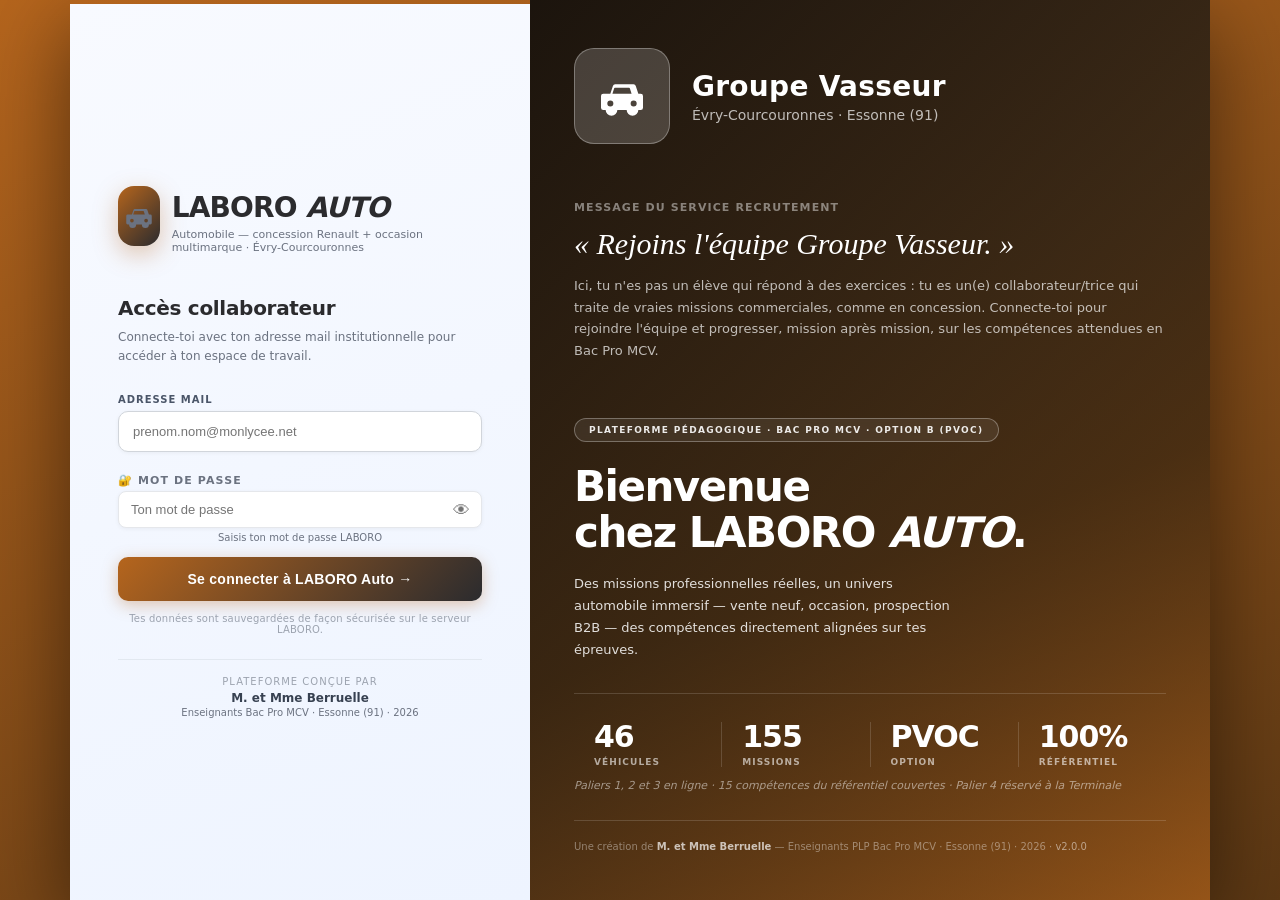
==== index.html @ 10ad429e "Add files via upload" ====
<!DOCTYPE html>
<html lang="fr">
<head>
<meta charset="UTF-8">
<meta name="viewport" content="width=device-width, initial-scale=1.0">
<title>Plateforme interne — Espace collaborateur</title>
<link rel="stylesheet" href="style.css?v=20260929">
<link rel="stylesheet" href="moteur.css?v=20260929">
<link rel="stylesheet" href="moteur-animations.css?v=20261014c">
<link rel="stylesheet" href="espace-prof.css?v=20261015">
<!-- Réglages de l'univers (moteur commun) : DOIT rester le premier script -->
<script src="data/univers.js?v=20261015codes"></script>
<script src="js/univers-config.js?v=20260927b"></script>





</head>
<body>
<!-- LOGIN -->
<div id="login" class="scr on">
<div class="lw">
  <div class="ll">
    <div class="lz">
      <div style="display:flex;align-items:center;gap:12px;margin-bottom:4px">
        <div class="lc"><svg viewBox="0 0 24 24" width="34" height="34" fill="currentColor"><path d="M7 11l1.1-3.3a1 1 0 0 1 .95-.7h7.9a1 1 0 0 1 .95.7L19 11h1a1 1 0 0 1 1 1v5a1 1 0 0 1-1 1h-1a2.5 2.5 0 0 1-5 0H10a2.5 2.5 0 0 1-5 0H4a1 1 0 0 1-1-1v-5a1 1 0 0 1 1-1h3zm1.65-2.3L7.9 11h8.2l-.75-2.3a.3.3 0 0 0-.3-.2H8.95a.3.3 0 0 0-.3.2zM7 16.5a1.3 1.3 0 1 0 0-2.6 1.3 1.3 0 0 0 0 2.6zm10 0a1.3 1.3 0 1 0 0-2.6 1.3 1.3 0 0 0 0 2.6z"/></svg></div>
        <div>
          <div class="ln" id="cfg-nom-plateforme">LABORO</div>
          <div class="lv cfg-pending" id="cfg-lv">—</div>
        </div>
      </div>
    </div>
    <div class="lt">Accès collaborateur</div>
    <div class="ls">Connecte-toi avec ton adresse mail institutionnelle pour accéder à ton espace de travail.</div>
    <div class="fg"><label>Adresse mail</label><input type="email" id="inp-mail" placeholder="prenom.nom@monlycee.net"/></div>
    <!-- Liste classe retirée : la classe est désormais fournie par le serveur au login.
         Champ caché conservé pour compatibilité avec d'anciennes fonctions (doLogin/ana de test). -->
    <input type="hidden" id="inp-classe" value="">
    <div class="fg" id="fg-poste" style="display:none">
      <label>Poste chez LABORO</label>
      <select id="inp-poste">
        <option value="Conseiller de vente — Showroom &amp; E-commerce">Conseiller de vente — Showroom</option>
        <option value="Commercial terrain — Prospection &amp; Vente B2B">Commercial terrain — B2B</option>
        <option value="Découverte de la famille des métiers MCV">Découverte de la famille des métiers MCV</option>
      </select>
      <div class="ph" id="poste-hint"></div>
    </div>
    <div class="fg" id="fg-mdp" style="display:block">
      <label>🔐 Mot de passe</label>
      <input type="password" id="inp-mdp" placeholder="Ton mot de passe" onkeydown="if(event.key==='Enter')doLoginServeur()"/>
      <div class="mdp-hint">Saisis ton mot de passe LABORO</div>
    </div>
    <button class="btn-li" onclick="doLoginServeur()">Se connecter à LABORO →</button>
    <p class="ln2">Tes données sont sauvegardées de façon sécurisée sur le serveur LABORO.</p>
    <div style="margin-top:24px;padding-top:16px;border-top:1px solid #E2E8F0;text-align:center">
      <div style="font-size:10px;color:#9CA3AF;text-transform:uppercase;letter-spacing:.1em;margin-bottom:4px">Plateforme conçue par</div>
      <div style="font-size:12px;font-weight:700;color:#374151">M. et Mme Berruelle</div>
      <div style="font-size:10px;color:#6B7280;margin-top:2px">Enseignants Bac Pro MCV · Essonne (91) · 2026</div>
    </div>
  </div>
  <div class="lr">
    <img src="https://images.unsplash.com/photo-1552519507-da3b142c6e3d?w=1200&q=80" alt="" onerror="this.style.display='none'"/>
    <div class="lr-ov"></div>
    <div class="lr-ct">
      <div class="lr-top">
        <div class="lr-logo-big"><svg viewBox="0 0 24 24" width="56" height="56" fill="currentColor"><path d="M7 11l1.1-3.3a1 1 0 0 1 .95-.7h7.9a1 1 0 0 1 .95.7L19 11h1a1 1 0 0 1 1 1v5a1 1 0 0 1-1 1h-1a2.5 2.5 0 0 1-5 0H10a2.5 2.5 0 0 1-5 0H4a1 1 0 0 1-1-1v-5a1 1 0 0 1 1-1h3zm1.65-2.3L7.9 11h8.2l-.75-2.3a.3.3 0 0 0-.3-.2H8.95a.3.3 0 0 0-.3.2zM7 16.5a1.3 1.3 0 1 0 0-2.6 1.3 1.3 0 0 0 0 2.6zm10 0a1.3 1.3 0 1 0 0-2.6 1.3 1.3 0 0 0 0 2.6z"/></svg></div>
        <div>
          <div class="lr-brand cfg-pending" id="cfg-brand">LABORO</div>
          <div class="lr-brand-sub" id="cfg-brand-sub">Évry-Courcouronnes · Essonne (91)</div>
        </div>
      </div>
      <div style="max-width:620px">
        <div style="font-size:11px;font-weight:700;text-transform:uppercase;letter-spacing:.1em;color:rgba(255,255,255,.45);margin-bottom:10px">Message du service recrutement</div>
        <div style="font-family:'Brush Script MT','Segoe Script',cursive;font-style:italic;font-size:30px;color:#fff;line-height:1.3;margin-bottom:12px">« Rejoins l'équipe Groupe Vasseur. »</div>
        <div style="font-size:13px;color:rgba(255,255,255,.7);line-height:1.65">Ici, tu n'es pas un élève qui répond à des exercices : tu es un(e) collaborateur/trice qui traite de vraies missions commerciales, comme en concession. Connecte-toi pour rejoindre l'équipe et progresser, mission après mission, sur les compétences attendues en Bac Pro MCV.</div>
      </div>
      <div>
        <div class="r-tag">Plateforme pédagogique · Bac Pro MCV · Option B (PVOC)</div>
        <div class="r-t">Bienvenue<br>chez LABORO <i style="font-style:italic;text-transform:uppercase">Auto</i>.</div>
        <div class="r-s">Des missions professionnelles réelles, un univers automobile immersif — vente neuf, occasion, prospection B2B — des compétences directement alignées sur tes épreuves.</div>
        <div class="r-st">
          <div class="r-st-item"><div class="r-st-n">46</div><div class="r-st-l">Véhicules</div></div>
          <div class="r-st-item"><div class="r-st-n">155</div><div class="r-st-l">Missions</div></div>
          <div class="r-st-item"><div class="r-st-n">PVOC</div><div class="r-st-l">Option</div></div>
          <div class="r-st-item"><div class="r-st-n">100%</div><div class="r-st-l">Référentiel</div></div>
        </div>
        <div style="font-size:11px;color:rgba(255,255,255,.5);margin-top:12px;font-style:italic">Paliers 1, 2 et 3 en ligne · 15 compétences du référentiel couvertes · Palier 4 réservé à la Terminale</div>
        <div style="margin-top:28px;padding-top:20px;border-top:.5px solid rgba(255,255,255,.15);font-size:10px;color:rgba(255,255,255,.4)">
          Une création de <strong style="color:rgba(255,255,255,.7)">M. et Mme Berruelle</strong> — Enseignants PLP Bac Pro MCV · Essonne (91) · 2026 · <span id="app-version" style="color:rgba(255,255,255,.5)">v1.0.0</span>
          <div style="margin-top:16px;display:none">
            <button onclick="showVitrine()" style="background:rgba(255,255,255,.1);border:1.5px solid rgba(255,255,255,.3);color:#fff;padding:10px 22px;border-radius:10px;font-size:11px;cursor:pointer;font-weight:700;letter-spacing:.05em;backdrop-filter:blur(4px);transition:all .2s">
              ✦ Découvrir LABORO — Espace prescripteurs
            </button>
          </div>
        </div>
      </div>
    </div>
  </div>
</div>
</div>

<!-- ÉCRAN DE BLOCAGE — restriction horaire d'accès élèves -->
<div id="blocage" class="scr">
  <div class="lw">
    <div class="ll" style="justify-content:center;align-items:center;text-align:center">
      <div class="lz" style="align-self:center">
        <div style="display:flex;align-items:center;gap:12px;margin-bottom:4px;justify-content:center">
          <div class="lc"><svg viewBox="0 0 24 24" width="34" height="34" fill="currentColor"><path d="M7 11l1.1-3.3a1 1 0 0 1 .95-.7h7.9a1 1 0 0 1 .95.7L19 11h1a1 1 0 0 1 1 1v5a1 1 0 0 1-1 1h-1a2.5 2.5 0 0 1-5 0H10a2.5 2.5 0 0 1-5 0H4a1 1 0 0 1-1-1v-5a1 1 0 0 1 1-1h3zm1.65-2.3L7.9 11h8.2l-.75-2.3a.3.3 0 0 0-.3-.2H8.95a.3.3 0 0 0-.3.2zM7 16.5a1.3 1.3 0 1 0 0-2.6 1.3 1.3 0 0 0 0 2.6zm10 0a1.3 1.3 0 1 0 0-2.6 1.3 1.3 0 0 0 0 2.6z"/></svg></div>
          <div>
            <div class="ln">LABORO <i style="font-style:italic;text-transform:uppercase">Auto</i></div>
            <div class="lv">Groupe Vasseur · Évry-Courcouronnes (91)</div>
          </div>
        </div>
      </div>
      <div style="font-size:40px;margin:20px 0 8px">🌙</div>
      <div class="lt">Accès hors horaires scolaires</div>
      <div class="ls" id="blocage-msg" style="margin-bottom:20px">La plateforme LABORO n'est pas accessible pour le moment.</div>
      <button class="btn-li" onclick="location.reload()" style="max-width:280px">Réessayer →</button>
    </div>
  </div>
</div>

<!-- VITRINE PRESCRIPTEURS -->
<div id="vitrine" class="scr" style="display:none;background:#F3F4F6;overflow-y:auto">
  <div style="max-width:900px;margin:0 auto;padding:40px 24px 80px">
    <div style="display:flex;justify-content:space-between;align-items:center;margin-bottom:48px">
      <div style="display:flex;align-items:center;gap:14px">
        <div style="width:44px;height:44px;background:linear-gradient(135deg,#7A4614,#B5651D);border-radius:10px;display:flex;align-items:center;justify-content:center;font-size:20px;font-weight:900;color:#fff">L</div>
        <div>
          <div style="font-size:20px;font-weight:900;color:#1F2937;letter-spacing:-.5px" id="cfg-nom-plateforme-2">LABORO</div>
          <div style="font-size:11px;color:#6B7280">Plateforme pédagogique · Bac Pro MCV</div>
        </div>
      </div>
      <div style="display:flex;gap:10px">
        <button onclick="startDemo()" style="background:#7A4614;color:#fff;border:none;padding:10px 20px;border-radius:8px;font-size:13px;font-weight:700;cursor:pointer">▶ Mode démo</button>
        <button onclick="hideVitrine()" style="background:#fff;color:#4B5563;border:1px solid #E5E7EB;padding:10px 20px;border-radius:8px;font-size:13px;cursor:pointer">← Connexion</button>
      </div>
    </div>
    <div style="display:flex;gap:8px;flex-wrap:wrap;margin-bottom:32px;padding:12px 16px;background:#fff;border-radius:12px;box-shadow:0 1px 3px rgba(0,0,0,.06)">
      <span style="font-size:11px;font-weight:700;color:#9CA3AF;text-transform:uppercase;letter-spacing:.08em;margin-right:4px;line-height:32px">Aller à :</span>
      <a href="#vitrine-concept" style="padding:6px 14px;background:#F3F4F6;color:#374151;border-radius:8px;font-size:12px;font-weight:600;text-decoration:none;transition:background .2s" onmouseover="this.style.background='#E5E7EB'" onmouseout="this.style.background='#F3F4F6'">🎯 Le concept</a>
      <a href="#vitrine-parcours" style="padding:6px 14px;background:#F3F4F6;color:#374151;border-radius:8px;font-size:12px;font-weight:600;text-decoration:none" onmouseover="this.style.background='#E5E7EB'" onmouseout="this.style.background='#F3F4F6'">📚 Parcours élève</a>
      <a href="#vitrine-ccf" style="padding:6px 14px;background:#F3F4F6;color:#374151;border-radius:8px;font-size:12px;font-weight:600;text-decoration:none" onmouseover="this.style.background='#E5E7EB'" onmouseout="this.style.background='#F3F4F6'">📋 Alignement CCF</a>
      <a href="#vitrine-revolution" style="padding:6px 14px;background:#F3F4F6;color:#374151;border-radius:8px;font-size:12px;font-weight:600;text-decoration:none" onmouseover="this.style.background='#E5E7EB'" onmouseout="this.style.background='#F3F4F6'">⚡ La révolution</a>
      <a href="#vitrine-demo" style="padding:6px 14px;background:#7A4614;color:#fff;border-radius:8px;font-size:12px;font-weight:700;text-decoration:none" onmouseover="this.style.background='#8A4E14'" onmouseout="this.style.background='#7A4614'">▶ Mode démo</a>
    </div>
    <div id="vitrine-concept" style="background:linear-gradient(135deg,#2B2B2E 0%,#7A4614 60%,#B5651D 100%);border-radius:20px;padding:48px 40px;margin-bottom:32px;color:#fff;position:relative;overflow:hidden">
      <div style="position:absolute;right:-30px;bottom:-50px;font-size:200px;font-weight:900;color:rgba(255,255,255,.04);line-height:1">L</div>
      <div style="position:relative;z-index:1">
        <div style="font-size:11px;font-weight:700;text-transform:uppercase;letter-spacing:.12em;color:rgba(255,255,255,.6);margin-bottom:12px">Plateforme pédagogique immersive</div>
        <div style="font-size:32px;font-weight:900;line-height:1.2;margin-bottom:16px;letter-spacing:-.5px">L'entreprise simulation<br>pour le Bac Pro MCV</div>
        <div style="font-size:15px;color:rgba(255,255,255,.8);line-height:1.7;max-width:560px;margin-bottom:28px">LABORO Auto plonge les élèves dans une entreprise fictive crédible — Groupe Vasseur, concession Renault et occasion multimarque basée à Évry-Courcouronnes. Chaque mission correspond à une situation professionnelle réelle, alignée sur le référentiel du Bac Pro MCV (option B) et ses épreuves professionnelles.</div>
        <div style="display:flex;gap:24px;flex-wrap:wrap">
          <div style="text-align:center"><div style="font-size:28px;font-weight:900">155</div><div style="font-size:10px;opacity:.6;text-transform:uppercase;letter-spacing:.08em">Missions</div></div>
          <div style="text-align:center"><div style="font-size:28px;font-weight:900">1ère</div><div style="font-size:10px;opacity:.6;text-transform:uppercase;letter-spacing:.08em">Niveau</div></div>
          <div style="text-align:center"><div style="font-size:28px;font-weight:900">B</div><div style="font-size:10px;opacity:.6;text-transform:uppercase;letter-spacing:.08em">Option (PVOC)</div></div>
          <div style="text-align:center"><div style="font-size:28px;font-weight:900">100%</div><div style="font-size:10px;opacity:.6;text-transform:uppercase;letter-spacing:.08em">Référentiel</div></div>
          <div style="text-align:center"><div style="font-size:28px;font-weight:900">E2 · E3</div><div style="font-size:10px;opacity:.6;text-transform:uppercase;letter-spacing:.08em">Épreuves préparées</div></div>
        </div>
      </div>
    </div>
    <div style="display:grid;grid-template-columns:repeat(3,1fr);gap:16px;margin-bottom:32px">
      <div style="background:#fff;border-radius:14px;padding:24px;box-shadow:0 1px 3px rgba(0,0,0,.06)">
        <div style="font-size:24px;margin-bottom:12px">🎯</div>
        <div style="font-size:15px;font-weight:700;color:#1F2937;margin-bottom:8px">Immersion totale</div>
        <div style="font-size:13px;color:#6B7280;line-height:1.6">Les élèves ne font pas des exercices — ils travaillent dans une entreprise. Ils ont un poste, des collègues, des clients, des objectifs.</div>
      </div>
      <div style="background:#fff;border-radius:14px;padding:24px;box-shadow:0 1px 3px rgba(0,0,0,.06)">
        <div style="font-size:24px;margin-bottom:12px">📋</div>
        <div style="font-size:15px;font-weight:700;color:#1F2937;margin-bottom:8px">Aligné référentiel</div>
        <div style="font-size:13px;color:#6B7280;line-height:1.6">Chaque mission est rattachée à une compétence du référentiel (C1.1 à C4B.5, intitulés officiels), à un palier de progression et à une épreuve (E31, E32, E33 ou E2). Avant chaque mission, une fiche méthode adaptée au palier.</div>
      </div>
      <div style="background:#fff;border-radius:14px;padding:24px;box-shadow:0 1px 3px rgba(0,0,0,.06)">
        <div style="font-size:24px;margin-bottom:12px">📊</div>
        <div style="font-size:15px;font-weight:700;color:#1F2937;margin-bottom:8px">Pilotage enseignant</div>
        <div style="font-size:13px;color:#6B7280;line-height:1.6">Correction immédiate proposée par l'IA, décision finale de l'enseignant sur chaque note. Tableau de bord par classe, demi-groupes, relevé de notes exportable, analyse de classe, portfolio en 1 clic, génération de nouvelles missions.</div>
      </div>
    </div>
    <div id="vitrine-parcours" style="background:#fff;border-radius:14px;padding:28px;box-shadow:0 1px 3px rgba(0,0,0,.06);margin-bottom:32px">
      <div style="font-size:13px;font-weight:700;text-transform:uppercase;letter-spacing:.08em;color:#B5651D;margin-bottom:16px">Parcours élève — 1ère MCV Option B (PVOC)</div>
      <div style="display:grid;grid-template-columns:repeat(3,1fr);gap:16px">
        <div style="border-left:3px solid #B5651D;padding-left:14px">
          <div style="font-size:14px;font-weight:700;color:#1F2937;margin-bottom:6px">Palier 1 — Découverte</div>
          <div style="font-size:12px;color:#6B7280;line-height:1.6">Questions guidées, dossiers cadrés. L'élève observe et identifie avant de produire. 54 missions, en ligne.</div>
        </div>
        <div style="border-left:3px solid #7A4614;padding-left:14px">
          <div style="font-size:14px;font-weight:700;color:#1F2937;margin-bottom:6px">Palier 2 — Approfondissement</div>
          <div style="font-size:12px;color:#6B7280;line-height:1.6">Production plus autonome, contextes B2B/B2C, négociation, suivi et réclamations. 54 missions, en ligne.</div>
        </div>
        <div style="border-left:3px solid #2B2B2E;padding-left:14px">
          <div style="font-size:14px;font-weight:700;color:#1F2937;margin-bottom:6px">Palier 3 — Professionnel compétent</div>
          <div style="font-size:12px;color:#6B7280;line-height:1.6">Situations complexes, données à arbitrer, réflexivité systématique. 47 missions, en ligne.</div>
        </div>
      </div>
      <div style="font-size:11px;color:#9CA3AF;margin-top:16px;font-style:italic">Palier 4 (expertise) réservé à la Terminale — non couvert cette première année de déploiement.</div>
    </div>
    <div id="vitrine-ccf" style="background:#F5E6D8;border-radius:14px;padding:28px;margin-bottom:32px">
      <div style="font-size:13px;font-weight:700;text-transform:uppercase;letter-spacing:.08em;color:#7A4614;margin-bottom:16px">Alignement sur les épreuves du Bac Pro MCV</div>
      <div style="display:grid;grid-template-columns:repeat(3,1fr);gap:12px">
        <div style="background:#fff;border-radius:10px;padding:16px">
          <div style="font-size:11px;font-weight:700;color:#7A4614;margin-bottom:6px">E31 — CCF · Coeff. 3</div>
          <div style="font-size:13px;font-weight:600;color:#1F2937;margin-bottom:8px">Conseiller et vendre</div>
          <div style="font-size:11px;color:#6B7280;line-height:1.5">C1.1 Veille commerciale<br>C1.2 Vente omnicanale<br>C1.3 Exécution de la vente<br>+ Communication</div>
        </div>
        <div style="background:#fff;border-radius:10px;padding:16px">
          <div style="font-size:11px;font-weight:700;color:#7A4614;margin-bottom:6px">E32 — CCF · Coeff. 2</div>
          <div style="font-size:13px;font-weight:600;color:#1F2937;margin-bottom:8px">Suivre les ventes</div>
          <div style="font-size:11px;color:#6B7280;line-height:1.5">C2.1 Suivi de la commande<br>C2.2 Services associés<br>C2.3 Réclamations client<br>C2.4 Satisfaction client</div>
        </div>
        <div style="background:#fff;border-radius:10px;padding:16px">
          <div style="font-size:11px;font-weight:700;color:#7A4614;margin-bottom:6px">E33 — CCF · Coeff. 3</div>
          <div style="font-size:13px;font-weight:600;color:#1F2937;margin-bottom:8px">Développer la relation client</div>
          <div style="font-size:11px;color:#6B7280;line-height:1.5">C3.1 Information et contact client<br>C3.2 Actions de fidélisation<br>C3.3 Évaluation de la fidélisation</div>
        </div>
      </div>
      <div style="margin-top:12px;background:#fff;border-radius:10px;padding:14px 16px;font-size:12px;color:#374151;line-height:1.6"><strong style="color:#7A4614">E2 — Épreuve écrite · Coeff. 4 :</strong> l'option B est évaluée à l'écrit — bloc 4B « Prospecter et valoriser l'offre commerciale » (C4B.1 à C4B.5). LABORO Auto propose des missions sur chacune de ces cinq compétences, à chaque palier.</div>
      <div style="margin-top:12px;font-size:11px;color:#B5651D;font-style:italic">Le portfolio LABORO présente la progression de l'élève compétence par compétence, épreuve par épreuve, à partir des missions validées.</div>
    </div>
    <div id="vitrine-revolution" style="background:#fff;border-radius:14px;padding:28px;box-shadow:0 1px 3px rgba(0,0,0,.06);margin-bottom:32px;border-left:4px solid #D97706">
      <div style="font-size:13px;font-weight:700;text-transform:uppercase;letter-spacing:.08em;color:#D97706;margin-bottom:14px">⚡ La révolution CCF — ce que LABORO change concrètement</div>
      <p style="font-size:13px;color:#374151;line-height:1.8;margin-bottom:16px">Aujourd'hui, le positionnement CCF en fin de Terminale est un exercice complexe : les enseignants ne sont pas toujours les mêmes de la Seconde à la Terminale, les traces de progression sont dispersées sur 3 ans, et reconstituer un parcours complet prend du temps. LABORO apporte la traçabilité qui manque.</p>
      <div style="display:grid;grid-template-columns:1fr 1fr;gap:14px;margin-bottom:16px">
        <div style="background:#FEF3C7;border-radius:10px;padding:16px">
          <div style="font-size:12px;font-weight:700;color:#92400E;margin-bottom:8px">😔 Sans LABORO</div>
          <ul style="font-size:12px;color:#78350F;line-height:1.8;padding-left:16px">
            <li>Suivi des compétences difficile à maintenir sur 3 ans</li>
            <li>Traces de progression dispersées et difficiles à centraliser</li>
            <li>Positionnement CCF complexe à étayer sans traces objectives</li>
            <li>Positionnement reconstitué en fin de parcours, faute de traçabilité continue</li>
          </ul>
        </div>
        <div style="background:#ECFDF5;border-radius:10px;padding:16px">
          <div style="font-size:12px;font-weight:700;color:#065F46;margin-bottom:8px">✅ Avec LABORO</div>
          <ul style="font-size:12px;color:#064E3B;line-height:1.8;padding-left:16px">
            <li>Chaque mission = trace objective datée et notée</li>
            <li>Portfolio auto-généré sur 3 ans de progression</li>
            <li>Positionnement 1-2-3-4 calculé automatiquement</li>
            <li>Appréciation motivée pré-rédigée en 1 clic</li>
          </ul>
        </div>
      </div>
      <div style="background:#F5E6D8;border-radius:8px;padding:12px 16px;font-size:12px;color:#7A4614;line-height:1.7">
        <strong>Résultat :</strong> L'enseignant ouvre le portfolio LABORO d'un élève, vérifie que le positionnement lui semble juste, copie l'appréciation dans son dossier académique. <strong>5 minutes au lieu de 30. Sur la base de 3 ans de preuves réelles.</strong>
      </div>

      <!-- ── Aperçu portfolio LABORO ── -->
      <div style="margin-top:20px">
        <div style="font-size:11px;font-weight:700;text-transform:uppercase;letter-spacing:.08em;color:#D97706;margin-bottom:12px">📄 Aperçu — Portfolio CCF généré par LABORO</div>
        <div style="border:1.5px solid #E5E7EB;border-radius:12px;overflow:hidden;box-shadow:0 2px 8px rgba(0,0,0,.06)">

          <!-- En-tête portfolio -->
          <div style="background:linear-gradient(135deg,#2B2B2E,#7A4614);padding:16px 20px;color:#fff;display:flex;justify-content:space-between;align-items:center">
            <div>
              <div style="font-size:10px;font-weight:700;color:rgba(255,255,255,.6);text-transform:uppercase;letter-spacing:.1em;margin-bottom:3px">Portfolio d'activités professionnelles</div>
              <div style="font-size:16px;font-weight:800">MARTIN Léa</div>
              <div style="font-size:11px;color:rgba(255,255,255,.75);margin-top:2px">1ère Bac Pro MCV · Option B (PVOC) · Groupe Vasseur</div>
            </div>
            <div style="text-align:right">
              <div style="font-size:10px;color:rgba(255,255,255,.5);margin-bottom:4px">Score LABORO</div>
              <div style="font-size:28px;font-weight:900;color:#E8C9A0">78<span style="font-size:13px;opacity:.6">/100</span></div>
            </div>
          </div>

          <!-- Grille compétences -->
          <div style="padding:16px 20px;background:#F9FAFB;border-bottom:1px solid #E5E7EB">
            <div style="font-size:10px;font-weight:700;color:#6B7280;text-transform:uppercase;letter-spacing:.08em;margin-bottom:10px">Positionnement par compétence</div>
            <div style="display:grid;grid-template-columns:repeat(3,1fr);gap:8px">
              <div style="background:#fff;border-radius:8px;padding:10px 12px;border:1px solid #E5E7EB">
                <div style="font-size:9px;font-weight:700;color:#B5651D;margin-bottom:3px">C1 — Conseiller &amp; vendre</div>
                <div style="display:flex;gap:3px;margin-bottom:4px">
                  <div style="width:18px;height:6px;border-radius:3px;background:#B5651D"></div>
                  <div style="width:18px;height:6px;border-radius:3px;background:#B5651D"></div>
                  <div style="width:18px;height:6px;border-radius:3px;background:#B5651D"></div>
                  <div style="width:18px;height:6px;border-radius:3px;background:#E5E7EB"></div>
                </div>
                <div style="font-size:9px;color:#B5651D;font-weight:700">Niveau 3 — Acquis</div>
              </div>
              <div style="background:#fff;border-radius:8px;padding:10px 12px;border:1px solid #E5E7EB">
                <div style="font-size:9px;font-weight:700;color:#E87722;margin-bottom:3px">C2 — Suivre la commande</div>
                <div style="display:flex;gap:3px;margin-bottom:4px">
                  <div style="width:18px;height:6px;border-radius:3px;background:#E87722"></div>
                  <div style="width:18px;height:6px;border-radius:3px;background:#E87722"></div>
                  <div style="width:18px;height:6px;border-radius:3px;background:#E5E7EB"></div>
                  <div style="width:18px;height:6px;border-radius:3px;background:#E5E7EB"></div>
                </div>
                <div style="font-size:9px;color:#E87722;font-weight:700">Niveau 2 — En progression</div>
              </div>
              <div style="background:#fff;border-radius:8px;padding:10px 12px;border:1px solid #E5E7EB">
                <div style="font-size:9px;font-weight:700;color:#0096C7;margin-bottom:3px">C3 — Fidéliser</div>
                <div style="display:flex;gap:3px;margin-bottom:4px">
                  <div style="width:18px;height:6px;border-radius:3px;background:#0096C7"></div>
                  <div style="width:18px;height:6px;border-radius:3px;background:#0096C7"></div>
                  <div style="width:18px;height:6px;border-radius:3px;background:#0096C7"></div>
                  <div style="width:18px;height:6px;border-radius:3px;background:#E5E7EB"></div>
                </div>
                <div style="font-size:9px;color:#0096C7;font-weight:700">Niveau 3 — Acquis</div>
              </div>
              <div style="background:#fff;border-radius:8px;padding:10px 12px;border:1px solid #E5E7EB">
                <div style="font-size:9px;font-weight:700;color:#7A4614;margin-bottom:3px">B4 — Prospecter et valoriser</div>
                <div style="display:flex;gap:3px;margin-bottom:4px">
                  <div style="width:18px;height:6px;border-radius:3px;background:#7A4614"></div>
                  <div style="width:18px;height:6px;border-radius:3px;background:#7A4614"></div>
                  <div style="width:18px;height:6px;border-radius:3px;background:#7A4614"></div>
                  <div style="width:18px;height:6px;border-radius:3px;background:#E5E7EB"></div>
                </div>
                <div style="font-size:9px;color:#7A4614;font-weight:700">Niveau 3 — Acquis</div>
              </div>
              <div style="background:#fff;border-radius:8px;padding:10px 12px;border:1px solid #E5E7EB;grid-column:span 2">
                <div style="font-size:9px;font-weight:700;color:#6B7280;margin-bottom:6px">Missions validées · 3 dernières</div>
                <div style="display:flex;flex-direction:column;gap:4px">
                  <div style="display:flex;justify-content:space-between;font-size:10px"><span style="color:#374151">Qualifier un prospect professionnel entrant</span><span style="font-weight:700;color:#B5651D">16/20</span></div>
                  <div style="display:flex;justify-content:space-between;font-size:10px"><span style="color:#374151">Traiter une réclamation sur un défaut de livraison</span><span style="font-weight:700;color:#B5651D">15/20</span></div>
                  <div style="display:flex;justify-content:space-between;font-size:10px"><span style="color:#374151">Analyser un résultat NPS et proposer une action</span><span style="font-weight:700;color:#B5651D">17/20</span></div>
                </div>
              </div>
            </div>
          </div>

          <!-- Appréciation pré-rédigée -->
          <div style="padding:14px 20px;background:#fff">
            <div style="font-size:10px;font-weight:700;color:#6B7280;text-transform:uppercase;letter-spacing:.08em;margin-bottom:8px">Appréciation motivée — générée automatiquement</div>
            <div style="background:#F0F4FF;border-left:3px solid #7A4614;border-radius:0 8px 8px 0;padding:10px 14px;font-size:11px;color:#2B2B2E;line-height:1.7;font-style:italic">
              "Léa MARTIN a acquis les bases de la prospection et de la valorisation de l'offre (B4, niveau 3) et du conseil client (C1, niveau 3). Elle sait qualifier un prospect professionnel et construire une argumentation adaptée. Le suivi des ventes (C2) est en cours d'acquisition : des progrès nets sont observés sur le traitement des réclamations. Positionnement global : Professionnel compétent."
            </div>
            <div style="display:flex;justify-content:flex-end;margin-top:10px">
              <div style="font-size:10px;color:#9CA3AF;font-style:italic">Généré par LABORO · 20 missions validées · 1re PVOC, paliers 1 et 2</div>
            </div>
          </div>

        </div>
        <div style="font-size:10px;color:#9CA3AF;text-align:center;margin-top:8px;font-style:italic">Exemple fictif à titre illustratif — le portfolio réel est généré depuis l'espace enseignant</div>
      </div>
    </div>
    <div style="background:linear-gradient(135deg,#2B2B2E,#7A4614);border-radius:14px;padding:28px;color:#fff;margin-bottom:32px">
      <div style="font-size:14px;line-height:1.8;color:rgba(255,255,255,.9);font-style:italic;margin-bottom:16px">"LABORO n'est pas un outil numérique de plus. C'est une salle de classe augmentée où l'élève est acteur d'une entreprise réelle — et où l'enseignant pilote la progression compétence par compétence, en lien direct avec les exigences des CCF."</div>
      <div style="font-size:12px;color:rgba(255,255,255,.6)">M. et Mme Berruelle — Enseignants PLP Bac Pro MCV, Essonne (91)</div>
    </div>
    <div id="vitrine-demo" style="text-align:center;padding:32px;background:#fff;border-radius:14px;box-shadow:0 1px 3px rgba(0,0,0,.06)">
      <div style="font-size:20px;font-weight:700;color:#1F2937;margin-bottom:8px">Prêt à explorer LABORO ?</div>
      <div style="font-size:13px;color:#6B7280;margin-bottom:24px">Lancez le mode démo pour voir la plateforme en action — aucune installation, aucun compte requis.</div>
      <div style="display:flex;gap:12px;justify-content:center;flex-wrap:wrap">
        <button onclick="startDemo()" style="background:#7A4614;color:#fff;border:none;padding:14px 32px;border-radius:10px;font-size:14px;font-weight:700;cursor:pointer;box-shadow:0 4px 12px rgba(122,70,20,.3)">▶ Lancer la démo — élève de 1re PVOC</button>
        <button onclick="hideVitrine()" style="background:#F3F4F6;color:#4B5563;border:1px solid #E5E7EB;padding:14px 32px;border-radius:10px;font-size:14px;cursor:pointer">Se connecter →</button>
      </div>
      <div style="margin-top:20px;font-size:11px;color:#9CA3AF">Contact : pascal.berruelle@ac-versailles.fr · Pour tout renseignement sur le déploiement de LABORO dans votre établissement</div>
    </div>
  </div>
</div>

<!-- ONBOARDING -->
<div id="onboarding" class="scr">
<div class="ob-w">
  <div class="ob-pg"><div class="obs cur" id="obs0"></div><div class="obs" id="obs1"></div><div class="obs" id="obs2"></div><div class="obs" id="obs3"></div><div class="obs" id="obs4"></div></div>
  <div class="obp on" id="ob0">
    <div class="lettre">
      <div class="lb-entete">
        <div>
          <div class="lb-entete-logo" id="cfg-nom-plateforme-3">LABORO</div>
          <div class="lb-entete-sub cfg-pending" id="cfg-entreprise-sub">—</div>
        </div>
        <div class="lb-entete-date">Évry-Courcouronnes, le 6 mai 2026<br><span style="font-size:10px;color:#F0DFC8;margin-top:2px;display:block">Lettre de bienvenue — Confidentiel</span></div>
      </div>
      <div class="lb-b">
        <p>Bonjour <strong id="ob-prenom"></strong>,</p>
        <p>C'est avec un réel plaisir que je vous accueille au sein du <strong>Groupe Vasseur</strong>. Notre entreprise, implantée à Évry-Courcouronnes depuis plusieurs années, est spécialisée dans la vente de véhicules neufs (Renault) et d'occasion multimarque en Essonne.</p>
        <p>Vous rejoignez une équipe engagée et professionnelle. Dès aujourd'hui, vous êtes un collaborateur à part entière — avec un poste, des responsabilités et des clients à accompagner. Chaque mission que vous réaliserez ici correspond à de vraies situations professionnelles que vous rencontrerez dans votre carrière.</p>
        <p>Lisez attentivement chaque ressource avant d'agir. Observez, posez des questions, progressez. C'est ainsi que l'on devient un professionnel du commerce.</p>
        <p>Bienvenue dans l'équipe Groupe Vasseur. Nous comptons sur vous.</p>
      </div>
      <div class="lb-s">
        <div class="lb-sig">Michel Vasseur</div>
        <div class="lb-sig-nom">Michel Vasseur — Fondateur et dirigeant du groupe</div>
        <div style="font-size:10px;color:#9CA3AF;margin-top:4px">Groupe Vasseur · Évry-Courcouronnes (91)</div>
      </div>
    </div>
    <div style="display:flex;justify-content:space-between;align-items:center;margin-top:20px;padding:0 2px">
      <button onclick="skipOb()" style="background:none;border:1px solid rgba(255,255,255,.3);color:rgba(255,255,255,.7);padding:8px 16px;border-radius:8px;font-size:12px;cursor:pointer">Passer l'introduction</button>
      <button class="ob-btn-next" onclick="obNext()" style="background:#fff;color:#2B2B2E;border:none;padding:10px 24px;border-radius:8px;font-size:13px;font-weight:800;cursor:pointer">Continuer →</button>
    </div>
  </div>
  <div class="obp" id="ob1">
  <div style="background:#fff;border-radius:16px;padding:28px 32px;max-width:560px;width:100%;box-shadow:0 8px 40px rgba(0,0,0,.15)">
    <div style="font-size:11px;font-weight:700;color:#B5651D;text-transform:uppercase;letter-spacing:1px;margin-bottom:12px">LABORO en chiffres</div>
    <div style="font-size:22px;font-weight:900;color:#2B2B2E;margin-bottom:6px">L'entreprise que tu vas représenter</div>
    <div style="font-size:13px;color:#6B7280;margin-bottom:20px">Basée à Évry-Courcouronnes (91) — concession Renault (neuf) et occasion multimarque, B2C et B2B</div>
    <div style="display:grid;grid-template-columns:1fr 1fr;gap:10px;margin-bottom:20px">
      <div style="background:#F0F4FF;border-radius:10px;padding:14px;text-align:center">
        <div style="font-size:28px;font-weight:900;color:#2B2B2E">8</div>
        <div style="font-size:11px;color:#6B7280;font-weight:600">Collaborateurs</div>
      </div>
      <div style="background:#F0FFF4;border-radius:10px;padding:14px;text-align:center">
        <div style="font-size:28px;font-weight:900;color:#276749">20</div>
        <div style="font-size:11px;color:#6B7280;font-weight:600">Clients actifs</div>
      </div>
      <div style="background:#FFF7ED;border-radius:10px;padding:14px;text-align:center">
        <div style="font-size:28px;font-weight:900;color:#D97706">46</div>
        <div style="font-size:11px;color:#6B7280;font-weight:600">Véhicules au catalogue</div>
      </div>
      <div style="background:#FEF2F2;border-radius:10px;padding:14px;text-align:center">
        <div style="font-size:28px;font-weight:900;color:#E63B2E">91</div>
        <div style="font-size:11px;color:#6B7280;font-weight:600">Essonne — Île-de-France</div>
      </div>
    </div>
    <div style="display:flex;justify-content:space-between;align-items:center">
      <button class="ob-btn-prev" onclick="obPrev()" style="display:none;background:#F3F4F6;border:none;color:#374151;padding:10px 20px;border-radius:8px;font-size:13px;font-weight:600;cursor:pointer">← Précédent</button>
      <div></div>
      <div style="display:flex;gap:10px">
        <button onclick="skipOb()" style="background:none;border:1px solid #E5E7EB;color:#6B7280;padding:10px 16px;border-radius:8px;font-size:12px;cursor:pointer">Passer</button>
        <button class="ob-btn-next" onclick="obNext()" style="background:#2B2B2E;border:none;color:#fff;padding:10px 24px;border-radius:8px;font-size:13px;font-weight:700;cursor:pointer">Suivant →</button>
      </div>
    </div>
  </div>
</div>
<div class="obp" id="ob2">
  <div style="background:#fff;border-radius:16px;padding:28px 32px;max-width:560px;width:100%;box-shadow:0 8px 40px rgba(0,0,0,.15)">
    <div style="font-size:11px;font-weight:700;color:#B5651D;text-transform:uppercase;letter-spacing:1px;margin-bottom:12px">Ton accréditation</div>
    <div style="font-size:22px;font-weight:900;color:#2B2B2E;margin-bottom:6px">Ton badge LABORO</div>
    <div style="font-size:13px;color:#6B7280;margin-bottom:20px">Tu fais officiellement partie de l'équipe. Voici ton accréditation.</div>
    <div style="background:linear-gradient(135deg,#2B2B2E,#7A4614);border-radius:14px;padding:20px 24px;color:#fff;margin-bottom:20px;display:flex;align-items:center;gap:20px">
      <div style="width:56px;height:56px;background:rgba(255,255,255,.15);border-radius:12px;display:flex;align-items:center;justify-content:center;font-size:22px;font-weight:900;flex-shrink:0" id="ob-badge-init">PB</div>
      <div>
        <div style="font-size:9px;font-weight:700;color:rgba(255,255,255,.6);letter-spacing:1.5px;text-transform:uppercase;margin-bottom:4px">Collaborateur(trice) LABORO</div>
        <div style="font-size:17px;font-weight:900;margin-bottom:2px" id="ob-badge-nom2">—</div>
        <div style="font-size:12px;color:rgba(255,255,255,.75)" id="ob-badge-poste2">—</div>
      </div>
    </div>
    <div style="background:#F0F4FF;border-radius:10px;padding:12px 16px;font-size:12px;color:#374151;margin-bottom:20px">
      💡 Ce badge sera visible dans ton espace à chaque connexion. Tes missions, ton score et ta progression sont sauvegardés automatiquement.
    </div>
    <div style="display:flex;justify-content:space-between;align-items:center">
      <button class="ob-btn-prev" onclick="obPrev()" style="background:#F3F4F6;border:none;color:#374151;padding:10px 20px;border-radius:8px;font-size:13px;font-weight:600;cursor:pointer">← Précédent</button>
      <div style="display:flex;gap:10px">
        <button onclick="skipOb()" style="background:none;border:1px solid #E5E7EB;color:#6B7280;padding:10px 16px;border-radius:8px;font-size:12px;cursor:pointer">Passer</button>
        <button class="ob-btn-next" onclick="obNext()" style="background:#2B2B2E;border:none;color:#fff;padding:10px 24px;border-radius:8px;font-size:13px;font-weight:700;cursor:pointer">Suivant →</button>
      </div>
    </div>
  </div>
</div>
<div class="obp" id="ob-equipe">
  <div style="background:#fff;border-radius:16px;padding:28px 32px;max-width:560px;width:100%;box-shadow:0 8px 40px rgba(0,0,0,.15)">
    <div style="font-size:11px;font-weight:700;color:#B5651D;text-transform:uppercase;letter-spacing:1px;margin-bottom:12px">Groupe Vasseur</div>
    <div style="font-size:22px;font-weight:900;color:#2B2B2E;margin-bottom:10px">L'équipe qui va t'accompagner</div>
    <div style="font-size:13px;color:#4B5563;line-height:1.6;margin-bottom:18px">Fondé il y a plus de 20 ans par Michel Vasseur, le Groupe Vasseur s'est développé autour de deux pôles complémentaires : la concession Renault Vasseur Évry pour le neuf, et Vasseur Sélection Occasion pour le multimarque. Aujourd'hui implanté à Évry-Courcouronnes (91), le groupe accompagne aussi bien des particuliers que des professionnels et collectivités du bassin essonnien.</div>
    <div style="display:flex;flex-direction:column;gap:10px;margin-bottom:20px">
      <div style="display:flex;align-items:center;gap:12px;background:#F7F6F2;border-radius:10px;padding:10px 14px">
        <div style="width:38px;height:38px;border-radius:50%;background:#2B2B2E;color:#fff;display:flex;align-items:center;justify-content:center;font-size:13px;font-weight:800;flex-shrink:0">MV</div>
        <div><div style="font-size:13px;font-weight:800;color:#2B2B2E">Michel Vasseur</div><div style="font-size:11px;color:#6B7280">Fondateur et dirigeant du groupe</div></div>
      </div>
      <div style="display:flex;align-items:center;gap:12px;background:#F7F6F2;border-radius:10px;padding:10px 14px">
        <div style="width:38px;height:38px;border-radius:50%;background:#B5651D;color:#fff;display:flex;align-items:center;justify-content:center;font-size:13px;font-weight:800;flex-shrink:0">KY</div>
        <div><div style="font-size:13px;font-weight:800;color:#2B2B2E">Karim Yildiz</div><div style="font-size:11px;color:#6B7280">Responsable des ventes VN — c'est lui qui te confiera la plupart de tes missions</div></div>
      </div>
      <div style="display:flex;align-items:center;gap:12px;background:#F7F6F2;border-radius:10px;padding:10px 14px">
        <div style="width:38px;height:38px;border-radius:50%;background:#7A4614;color:#fff;display:flex;align-items:center;justify-content:center;font-size:13px;font-weight:800;flex-shrink:0">IF</div>
        <div><div style="font-size:13px;font-weight:800;color:#2B2B2E">Isabelle Ferrand</div><div style="font-size:11px;color:#6B7280">Responsable du pôle occasion</div></div>
      </div>
      <div style="display:flex;align-items:center;gap:12px;background:#F7F6F2;border-radius:10px;padding:10px 14px">
        <div style="width:38px;height:38px;border-radius:50%;background:#6B7280;color:#fff;display:flex;align-items:center;justify-content:center;font-size:13px;font-weight:800;flex-shrink:0">BF</div>
        <div><div style="font-size:13px;font-weight:800;color:#2B2B2E">Bruno Faucher</div><div style="font-size:11px;color:#6B7280">Chef d'atelier</div></div>
      </div>
    </div>
    <div style="display:flex;justify-content:space-between;align-items:center">
      <button class="ob-btn-prev" onclick="obPrev()" style="background:#F3F4F6;border:none;color:#374151;padding:10px 20px;border-radius:8px;font-size:13px;font-weight:600;cursor:pointer">← Précédent</button>
      <div style="display:flex;gap:10px">
        <button onclick="skipOb()" style="background:none;border:1px solid #E5E7EB;color:#6B7280;padding:10px 16px;border-radius:8px;font-size:12px;cursor:pointer">Passer</button>
        <button class="ob-btn-next" onclick="obNext()" style="background:#2B2B2E;border:none;color:#fff;padding:10px 24px;border-radius:8px;font-size:13px;font-weight:700;cursor:pointer">Suivant →</button>
      </div>
    </div>
  </div>
</div>
<div class="obp" id="ob3">
    <div style="text-align:center;margin-bottom:20px">
      <div style="display:inline-flex;align-items:center;gap:8px;background:rgba(29,158,117,.2);border:.5px solid rgba(29,158,117,.4);border-radius:20px;padding:6px 16px;margin-bottom:16px">
        <div style="width:8px;height:8px;border-radius:50%;background:#E8C9A0;animation:pulse 1.5s infinite"></div>
        <span style="font-size:11px;font-weight:700;color:#E8C9A0;letter-spacing:.08em;text-transform:uppercase">Mission disponible</span>
      </div>
      <style>@keyframes pulse{0%,100%{opacity:1}50%{opacity:.4}}</style>
      <div class="ob-h1" style="text-align:center">Ta première mission t'attend.</div>
      <div class="ob-sub" style="text-align:center;max-width:460px;margin:8px auto 0">Lis d'abord la ressource pédagogique — elle contient tout ce qu'il faut savoir. Ensuite tu mets en pratique. C'est comme ça qu'on progresse chez LABORO.</div>
    </div>
    <div class="fm">
      <div class="fm-l">🎯 Ta première mission</div>
      <div class="fm-t" id="ob-fm-t">Accueillir un client et découvrir ses besoins</div>
      <div class="fm-m">Compétence C1.2 · Palier 1 — Découverte · ~55 minutes</div>
      <div style="font-size:13px;color:rgba(255,255,255,.75);line-height:1.7;margin-top:8px">Un client contacte Vasseur par mail pour un renseignement sur un véhicule. Karim Yildiz te demande de le prendre en charge.</div>
      <div style="display:flex;gap:8px;margin-top:14px">
        <div style="background:rgba(255,255,255,.1);border-radius:6px;padding:5px 10px;font-size:10px;color:rgba(255,255,255,.6)">📚 Ressource incluse</div>
        <div style="background:rgba(255,255,255,.1);border-radius:6px;padding:5px 10px;font-size:10px;color:rgba(255,255,255,.6)">⏱ ~55 min</div>
        <div style="background:rgba(29,158,117,.2);border-radius:6px;padding:5px 10px;font-size:10px;color:#E8C9A0;font-weight:700">Palier 1 — Découverte</div>
      </div>
    </div>
    <div style="display:flex;justify-content:space-between;align-items:center;margin-top:20px;width:100%;max-width:460px">
      <button class="ob-btn-prev" onclick="obPrev()" style="background:rgba(255,255,255,.1);border:1px solid rgba(255,255,255,.2);color:#fff;padding:10px 20px;border-radius:8px;font-size:13px;font-weight:600;cursor:pointer">← Précédent</button>
      <button class="ob-btn-next" onclick="obNext()" style="background:#fff;border:none;color:#2B2B2E;padding:10px 24px;border-radius:8px;font-size:13px;font-weight:800;cursor:pointer">Suivant →</button>
    </div>
  </div>
</div>

</div>

    <div class="mo-taskbar" id="mo-taskbar" onclick="moRestore()">
      <span style="font-size:16px">📋</span>
      <span class="mo-taskbar-title" id="mo-taskbar-title">Mission en cours</span>
      <button class="mo-taskbar-btn" onclick="event.stopPropagation();moRestore()">↑ Ouvrir</button>
      <button class="mo-taskbar-btn" onclick="event.stopPropagation();closeMo()" style="background:rgba(255,100,100,.3)">✕</button>
    </div>

<div class="cp-overlay" id="cp-overlay" onclick="if(event.target===this)closeCoupDePouce()">
  <div class="cp-modal">
    <div class="cp-modal-hd">
      <div>
        <div class="cp-modal-t">💡 Coup de pouce</div>
        <div class="cp-modal-sub">La ressource qui t'aide à débloquer — tu peux y revenir autant de fois que tu veux</div>
      </div>
      <button class="cp-modal-cl" onclick="closeCoupDePouce()">✕</button>
    </div>
    <div class="cp-modal-body" id="cp-content"></div>
    <div class="cp-footer">Cette aide est normale — les pros aussi consultent leurs ressources 💪</div>
  </div>
</div>

<div class="ana-overlay" id="grp-overlay" onclick="if(event.target===this)closeRepartition()">
  <div class="ana-modal" style="max-width:720px">
    <div class="ana-hd" style="background:linear-gradient(135deg,#6B4EA8,#4C3480)">
      <div>
        <div class="ana-hd-t">Répartir en demi-groupes</div>
        <div class="ana-hd-s" id="grp-sous">—</div>
      </div>
      <button class="ana-cl" onclick="closeRepartition()">✕</button>
    </div>
    <div class="ana-body" id="grp-body"></div>
  </div>
</div>

<div class="ana-overlay" id="rel-overlay" onclick="if(event.target===this)closeReleve()">
  <div class="ana-modal" style="max-width:1200px">
    <div class="ana-hd" style="background:linear-gradient(135deg,#1B7F3B,#0F5A28)">
      <div>
        <div class="ana-hd-t" id="rel-titre">Relevé de notes par mission</div>
        <div class="ana-hd-s" id="rel-sous">—</div>
      </div>
      <button class="ana-cl" onclick="closeReleve()">✕</button>
    </div>
    <div class="ana-body" id="rel-body"></div>
  </div>
</div>

<div class="ana-overlay" id="copie-overlay" style="z-index:3100" onclick="if(event.target===this)closeCopie()">
  <div class="ana-modal" style="max-width:900px">
    <div class="ana-hd" style="background:linear-gradient(135deg,var(--th-principal),var(--th-profond))">
      <div>
        <div class="ana-hd-t" id="copie-titre">Copie</div>
        <div class="ana-hd-s" id="copie-sous">—</div>
      </div>
      <button class="ana-cl" onclick="closeCopie()">✕</button>
    </div>
    <div class="ana-body" id="copie-body"></div>
  </div>
</div>


<div class="org-overlay" id="org-overlay" onclick="if(event.target===this)closeOrg()">
  <div class="org-modal">
    <div class="org-hd">
      <div>
        <div class="org-hd-t" id="org-titre">Mon poste chez LABORO</div>
        <div class="org-hd-s" id="org-sous">—</div>
      </div>
      <button class="org-cl" onclick="closeOrg()">✕</button>
    </div>
    <div class="org-body">
      <div class="org-tabs">
        <div class="org-tab on" onclick="orgTab(0,this)">🏢 Organigramme</div>
        <div class="org-tab" onclick="orgTab(1,this)">📋 Fiche de poste</div>
      </div>
      <div id="org-content"></div>
      <div id="org-fp" style="display:none"></div>
    </div>
  </div>
</div>

<div id="ob-ens" class="scr" style="display:none">
  <div class="ob-ens-w">
    <div class="ob-ens-pg">
      <div class="ob-ens-dot cur" id="obed0"></div>
      <div class="ob-ens-dot" id="obed1"></div>
      <div class="ob-ens-dot" id="obed2"></div>
      <div class="ob-ens-dot" id="obed3"></div>
    </div>
    <div class="ob-ens-p on" id="obe0">
      <div class="ob-ens-card">
        <div class="ob-ens-tag">Première connexion</div>
        <div class="ob-ens-titre">Bienvenue sur LABORO,<br><span id="ob-ens-prenom" style="color:var(--vt)">Enseignant</span>.</div>
        <div class="ob-ens-sub">LABORO Auto est votre plateforme pédagogique immersive pour le Bac Pro MCV. Vos élèves y travaillent comme de vrais collaborateurs d'une concession automobile (Groupe Vasseur). Vous, vous pilotez, observez et remédiez.</div>
        <div class="ob-ens-grid">
          <div class="ob-ens-feat"><div class="ob-ens-feat-ico">🎯</div><div class="ob-ens-feat-t">155 missions</div><div class="ob-ens-feat-d">Alignées sur le référentiel MCV — 1ère, Option B (PVOC)</div></div>
          <div class="ob-ens-feat"><div class="ob-ens-feat-ico">📊</div><div class="ob-ens-feat-t">Suivi en temps réel</div><div class="ob-ens-feat-d">Notes, progression, coups de pouce — tout visible depuis votre espace</div></div>
          <div class="ob-ens-feat"><div class="ob-ens-feat-ico">🛠</div><div class="ob-ens-feat-t">Analyse & remédiation</div><div class="ob-ens-feat-d">Identifiez les points faibles de la classe en un clic</div></div>
          <div class="ob-ens-feat"><div class="ob-ens-feat-ico">📄</div><div class="ob-ens-feat-t">Portfolio automatique</div><div class="ob-ens-feat-d">Document d'aide au positionnement généré en 2 clics</div></div>
        </div>
      </div>
      <div class="ob-ens-nav">
        <button style="background:rgba(255,255,255,.2);border:1.5px solid rgba(255,255,255,.6);color:#fff;border-radius:8px;padding:8px 16px;font-size:12px;font-weight:700;cursor:pointer" onclick="skipObEns()">Passer l'introduction →</button>
        <button class="ob-ens-next" onclick="nextObEns(1)">Suivant →</button>
      </div>
    </div>
    <div class="ob-ens-p" id="obe1">
      <div class="ob-ens-card">
        <div class="ob-ens-tag">Fonctionnalité clé · 1/3</div>
        <div class="ob-ens-titre">👥 Suivre vos élèves<br>en temps réel</div>
        <div class="ob-ens-sub">La vue classe vous donne une vision instantanée de chaque élève : missions validées, moyenne, coups de pouce utilisés, missions en attente de correction.</div>
        <div class="ob-ens-feat" style="margin-bottom:12px">
          <div class="ob-ens-feat-t">Comment y accéder ?</div>
          <div class="ob-ens-feat-d" style="margin-top:4px">Menu gauche → <strong style="color:#2B2B2E">Vue classe</strong> · Filtrez par classe avec les onglets colorés · Cliquez sur un élève pour sa fiche détaillée</div>
        </div>
        <div class="ob-ens-feat">
          <div class="ob-ens-feat-t">💡 Le coup de pouce</div>
          <div class="ob-ens-feat-d" style="margin-top:4px">Quand un élève de 1ère ou Terminale utilise l'aide intégrée, vous le voyez dans sa fiche — sans qu'il ait à lever la main.</div>
        </div>
      </div>
      <div class="ob-ens-nav">
        <button class="ob-ens-skip" onclick="prevObEns(0)">← Retour</button>
        <button class="ob-ens-next" onclick="nextObEns(2)">Suivant →</button>
      </div>
    </div>
    <div class="ob-ens-p" id="obe2">
      <div class="ob-ens-card">
        <div class="ob-ens-tag">Fonctionnalité clé · 2/3</div>
        <div class="ob-ens-titre">📈 Analyser et<br>préparer la remédiation</div>
        <div class="ob-ens-sub">La page « Indicateurs de la classe » calcule automatiquement les compétences et les missions les moins réussies, les élèves sans activité ou en difficulté de votre classe.</div>
        <div class="ob-ens-feat" style="margin-bottom:12px">
          <div class="ob-ens-feat-t">La fiche de remédiation</div>
          <div class="ob-ens-feat-d" style="margin-top:4px">En un clic, générez un document imprimable avec : élèves en difficulté · ressource pédagogique · zones à remplir pour votre cours de soutien.</div>
        </div>
        <div class="ob-ens-feat">
          <div class="ob-ens-feat-t">📄 Le portfolio</div>
          <div class="ob-ens-feat-d" style="margin-top:4px">Générez le Portfolio d'activités professionnelles de chaque élève depuis sa fiche. Structuré par épreuve E31/E32/E33/E2.</div>
        </div>
      </div>
      <div class="ob-ens-nav">
        <button class="ob-ens-skip" onclick="prevObEns(1)">← Retour</button>
        <button class="ob-ens-next" onclick="nextObEns(3)">Suivant →</button>
      </div>
    </div>
    <div class="ob-ens-p" id="obe3">
      <div class="ob-ens-card" style="text-align:center;padding:40px 32px">
        <div style="font-size:48px;margin-bottom:16px">🎓</div>
        <div class="ob-ens-titre" style="text-align:center">Vous êtes prêt(e) !</div>
        <div class="ob-ens-sub" style="text-align:center;max-width:440px;margin:0 auto 20px">Votre espace enseignant est configuré. Vos élèves se connectent avec leur adresse mail institutionnelle et leur mot de passe : leur classe et leur parcours sont reconnus automatiquement.</div>
        <div class="ob-ens-mdp"><span>🔐</span><span>Votre compte enseignant a été créé par l'administrateur LABORO. Connectez-vous avec votre <strong style="color:#2B2B2E">adresse mail</strong> et votre <strong style="color:#2B2B2E">mot de passe</strong> personnels.</span></div>
        <div class="ob-ens-mdp"><span>💡</span><span>Besoin d'aide ? Contactez <strong style="color:#2B2B2E">Pascal Berruelle</strong> — créateur de la plateforme avec Sandrine Berruelle</span></div>
      </div>
      <div class="ob-ens-nav" style="justify-content:space-between">
        <button style="background:none;border:1px solid #CBD5E0;color:#4A5568;border-radius:8px;padding:10px 16px;font-size:12px;cursor:pointer" onclick="goObEns(2)">← Retour</button>
        <button class="ob-ens-next" style="padding:14px 40px;font-size:14px" onclick="skipObEns()">Accéder à mon espace LABORO →</button>
      </div>
    </div>
  </div>
</div>

<!-- APP -->
<div id="app" class="scr">
<div class="sb">
  <div class="sb-lo"><div class="sb-li"><svg viewBox="0 0 24 24" width="20" height="20" fill="currentColor"><path d="M7 11l1.1-3.3a1 1 0 0 1 .95-.7h7.9a1 1 0 0 1 .95.7L19 11h1a1 1 0 0 1 1 1v5a1 1 0 0 1-1 1h-1a2.5 2.5 0 0 1-5 0H10a2.5 2.5 0 0 1-5 0H4a1 1 0 0 1-1-1v-5a1 1 0 0 1 1-1h3zm1.65-2.3L7.9 11h8.2l-.75-2.3a.3.3 0 0 0-.3-.2H8.95a.3.3 0 0 0-.3.2zM7 16.5a1.3 1.3 0 1 0 0-2.6 1.3 1.3 0 0 0 0 2.6zm10 0a1.3 1.3 0 1 0 0-2.6 1.3 1.3 0 0 0 0 2.6z"/></svg></div><div class="sb-lt"><div class="n" id="cfg-nom-plateforme-4">LABORO</div><div class="t">BAC PRO MCV</div></div></div>
  <div class="sb-u"><div class="avu" id="av-i">AL</div><div><div class="sb-un" id="sb-n">—</div><div class="sb-ur" id="sb-r">—</div></div></div>
  <div class="sb-nv">
    <div class="ns">Mon espace</div>
    <div class="ni on" onclick="goP('dashboard',this)"><div class="nd" style="background:var(--bl)"></div>Tableau de bord</div>
    <div class="ni" onclick="goP('missions',this)"><div class="nd" style="background:#534AB7"></div>Mes missions</div>
    <div class="ni" onclick="goP('competences',this)"><div class="nd" style="background:var(--vt)"></div>Mes compétences</div>
    <div class="ns">Groupe Vasseur</div>
    <div class="ni" onclick="goP('catalogue',this)"><div class="nd" style="background:var(--am)"></div>Catalogue produits</div>
    <div class="ni" onclick="goP('clients',this)"><div class="nd" style="background:#D85A30"></div>Fichier clients</div>
    <div class="ni" onclick="goP('indicateurs',this)"><div class="nd" style="background:var(--rg)"></div>Indicateurs</div>
    <div class="ns" id="ns-prepa" style="display:none">Préparation examen</div>
    <div class="ni" onclick="goP('e2agec',this)" style="display:none" id="ni-e2agec"><div class="nd" style="background:#B7410E"></div>Prép. E2 AGEC</div>
    <div class="ni" onclick="goP('e2pvoc',this)" style="display:none" id="ni-e2pvoc"><div class="nd" style="background:#B5651D"></div>Prép. E2 PVOC</div>
    <div class="ns" id="ns-ens" style="display:none">Enseignant</div>
    <div class="ni" id="ni-mdj" style="display:none" onclick="goP('missiondujour',this)"><div class="nd" style="background:var(--bl)"></div>Mission du jour</div>
    <div class="ni" id="ni-sm" style="display:none" onclick="goP('suivi',this)"><div class="nd" style="background:#1B7F3B"></div>Suivi des missions</div>
    <div class="ni" id="ni-rm" style="display:none" onclick="goP('recherche',this)"><div class="nd" style="background:var(--am)"></div>Trouver une mission</div>
    <div class="ni" id="ni-cl" style="display:none" onclick="goP('classe',this)"><div class="nd" style="background:#D4537E"></div>Vue classe</div>
    <div class="ni" id="ni-gn" style="display:none" onclick="goP('generation',this)"><div class="nd" style="background:var(--rg)"></div>Générer mission</div>
    <div class="ni" id="ni-classes-admin" style="display:none" onclick="goP('classesadmin',this)"><div class="nd" style="background:#6B4EA8"></div>Gestion des classes</div>
    <div class="ni" id="ni-acces-eleves" style="display:none" onclick="goP('acceseleves',this)"><div class="nd" style="background:#B45309"></div>Accès élèves</div>
  </div>
  <div class="sb-bt">
    <button class="btn-guide" id="btn-guide-ens" style="display:none;width:100%;padding:8px 12px;background:var(--gc);border:.5px solid var(--gb);border-radius:8px;color:var(--gr);font-size:11px;font-weight:600;cursor:pointer;margin-bottom:8px;text-align:left" onclick="revoirObEns()">📖 Guide de démarrage</button>
    <button class="btn-out" onclick="doLogout()">Se déconnecter</button>
  </div>
</div>
<div class="main">
  <div class="topbar"><div class="tb-t" id="tb-t">Tableau de bord</div><div class="tb-r"><span class="badge" id="tb-lvl" style="font-size:10px;padding:3px 9px;border-radius:10px;font-weight:700;margin-right:4px">—</span><span class="badge bb" id="tb-c" style="display:none">—</span><span style="font-size:11px;color:var(--gm)" id="tb-d"></span></div></div>
  <div class="content">
    <div id="panel-dashboard" class="panel on">
      <div id="dash-ens" style="display:none"></div>
      <div id="dash-eleve">
      <div class="wb">
        <div class="wb-l">
          <h2 id="wb-b">Bonjour !</h2>
          <p id="wb-p" style="margin-bottom:8px">—</p>
          <div id="wb-palier" style="display:inline-flex;align-items:center;gap:6px;background:rgba(255,255,255,.12);border:1px solid rgba(255,255,255,.2);border-radius:20px;padding:4px 12px;font-size:11px;color:rgba(255,255,255,.9);font-weight:700"></div>
          <div id="posture-score" style="margin-top:8px"></div>
        </div>
        <div class="wb-r">
          <div class="big" id="wb-s">0</div>
          <div class="sm">Score LABORO /100</div>
          <div id="wb-rank" style="margin-top:6px;font-size:10px;color:rgba(255,255,255,.6)"></div>
        </div>
      </div>
      <div id="emp-wrap"></div>
      <div id="poste-card-wrap"></div>
      <div id="mdj-wrap"></div>
      <div class="dg">
        <div>
          <div class="card"><div class="ct">Classement de la semaine</div><div id="clt-dash"></div></div>
          <div class="card"><div class="ct">Missions récentes</div><div id="dash-rec"></div></div>
        </div>
        <div>
          <div class="card"><div class="ct" id="msg-section-title">Message de ton responsable</div><div class="msg-box"><div class="msg-from" id="msg-f">Karim Yildiz — Resp. ventes VN</div><div id="msg-t">Bienvenue chez Vasseur ! Ta première mission t'attend. Lis bien la ressource avant de commencer.</div></div></div>
          <div class="card"><div class="ct">Ma progression</div><div id="dash-prog"></div></div>
        </div>
      </div>
      <div id="dash-ccf" class="card" style="margin-top:14px;display:none"></div>
      <div class="card" style="margin-top:14px">
        <div class="ct">📰 Actualités LABORO — aujourd'hui</div>
        <div id="dash-actus"></div>
      </div>
      <div class="card" style="margin-top:14px">
        <div class="ct">📊 Mes indicateurs</div>
        <div id="dash-indic"></div>
      </div>
      </div><!-- /dash-eleve -->
    </div>

    <div id="panel-missions" class="panel">
      <div class="fr" style="display:flex;gap:8px;flex-wrap:wrap;margin-bottom:4px">
        <select id="f-pal" onchange="renderMissions()" style="padding:7px 12px;border:1px solid var(--gb);border-radius:8px;font-size:12px;font-weight:600;cursor:pointer">
          <option value="">Tous les paliers</option>
          <option value="1">🟢 P1 — Débutant</option>
          <option value="2">🔵 P2 — Apprenti</option>
          <option value="3">🟡 P3 — Pro compétent</option>
          <option value="4">🟣 P4 — Pro performant</option>
        </select>
        <select id="f-comp" onchange="renderMissions()" style="padding:7px 12px;border:1px solid var(--gb);border-radius:8px;font-size:12px;font-weight:600;cursor:pointer">
          <option value="">Toutes compétences</option>
        </select>
      </div>
      <div id="missions-list"></div>
    </div>

    <div id="panel-competences" class="panel">
      <div style="display:flex;justify-content:space-between;align-items:center;margin-bottom:12px">
        <div style="font-size:13px;font-weight:700;color:var(--gr)">Mes compétences LABORO</div>
        <button id="btn-portfolio-eleve" onclick="genererPortfolio()" style="padding:8px 16px;background:var(--bl);color:#fff;border:none;border-radius:7px;cursor:pointer;font-size:12px;font-weight:700">📄 Générer mon portfolio</button>
      </div>
      <div class="comp-grid" id="comp-grid"></div>
      <div class="leg"><span>Niveau :</span><span><span class="dl" style="background:var(--gb)"></span> Non démarré</span><span><span class="dl" style="background:#DCAE78"></span> Découverte</span><span><span class="dl" style="background:var(--bl)"></span> En progression</span><span><span class="dl" style="background:var(--vt)"></span> Acquis</span><span><span class="dl" style="background:#27500A"></span> Maîtrisé</span></div>
    </div>

    <div id="panel-catalogue" class="panel"><div id="cat-list"></div><div id="fiche-produit" class="fp"></div></div>
    <div id="panel-clients" class="panel"><button class="add-cl" onclick="addClient()">+ Ajouter un prospect</button><div id="client-list"></div><div id="fiche-client" class="fc"></div></div>

    <div id="panel-indicateurs" class="panel">
      <div style="display:grid;grid-template-columns:repeat(4,1fr);gap:12px;margin-bottom:14px">
        <div class="card" style="margin-bottom:0"><div class="ct">CA mensuel</div><div style="font-size:24px;font-weight:800">214 000 €</div><div style="font-size:11px;color:var(--vt)">+9% vs N-1</div></div>
        <div class="card" style="margin-bottom:0"><div class="ct">Panier moyen</div><div style="font-size:24px;font-weight:800">26 500 €</div><div style="font-size:11px;color:var(--gm)">B2B: 32 000€ · B2C: 21 000€</div></div>
        <div class="card" style="margin-bottom:0"><div class="ct">Taux transformation</div><div style="font-size:24px;font-weight:800">19%</div><div style="font-size:11px;color:var(--vt)">+2 pts vs M-1</div></div>
        <div class="card" style="margin-bottom:0;cursor:pointer" onclick="voirAvisClients()"><div class="ct">Satisfaction client</div><div style="font-size:24px;font-weight:800">4,1/5</div><div style="font-size:11px;color:var(--gm)">118 avis · voir un échantillon</div></div>
      </div>
      <div style="display:grid;grid-template-columns:1fr 1fr;gap:12px">
        <div class="card"><div class="ct">CA mensuel (k€)</div><div class="bar-chart"><div class="bw"><div class="bv2">160</div><div class="bar" style="height:59%"></div><div class="bl2">Oct</div></div><div class="bw"><div class="bv2">190</div><div class="bar" style="height:70%"></div><div class="bl2">Nov</div></div><div class="bw"><div class="bv2">270</div><div class="bar" style="height:100%"></div><div class="bl2">Déc</div></div><div class="bw"><div class="bv2">140</div><div class="bar" style="height:52%"></div><div class="bl2">Jan</div></div><div class="bw"><div class="bv2">200</div><div class="bar" style="height:74%"></div><div class="bl2">Fév</div></div><div class="bw"><div class="bv2">214</div><div class="bar" style="height:79%"></div><div class="bl2">Mar</div></div></div></div>
        <div class="card"><div class="ct">Répartition CA</div><div style="font-size:12px;line-height:2.2"><div style="display:flex;justify-content:space-between;border-bottom:.5px solid var(--gc)"><span>Citadines (VN)</span><strong>28%</strong></div><div style="display:flex;justify-content:space-between;border-bottom:.5px solid var(--gc)"><span>SUV (VN)</span><strong>26%</strong></div><div style="display:flex;justify-content:space-between;border-bottom:.5px solid var(--gc)"><span>Occasion multimarque</span><strong>24%</strong></div><div style="display:flex;justify-content:space-between;border-bottom:.5px solid var(--gc)"><span>Utilitaires (B2B)</span><strong>15%</strong></div><div style="display:flex;justify-content:space-between"><span>Électriques (VN)</span><strong>7%</strong></div></div></div>
      </div>
      <div id="indic-pedago" style="margin-top:16px"></div>
    </div>

    <div id="panel-e2agec" class="panel"><div id="e2-home"></div></div>
    <div id="panel-e2pvoc" class="panel"><div id="e2pvoc-home"></div></div>

    <div id="panel-recherche" class="panel">
      <div class="card">
        <div class="ct">Trouver une mission</div>
        <div class="rm-bar">
          <input id="rm-q" type="search" placeholder="Un thème à faire travailler : objection, devis, réclamation, NPS…" oninput="lancerRechercheMissions()" aria-label="Mot-clé">
          <select id="rm-niv" onchange="lancerRechercheMissions()" aria-label="Niveau"></select>
          <select id="rm-pal" onchange="lancerRechercheMissions()" aria-label="Palier"></select>
          <select id="rm-comp" onchange="lancerRechercheMissions()" aria-label="Compétence"></select>
        </div>
        <div id="rm-exemples" class="rm-exemples"></div>
        <div id="rm-info" class="rm-info"></div>
        <div id="rm-res"></div>
      </div>
    </div>

    <div id="panel-missiondujour" class="panel">
      <div class="mdj-cfg"><div class="ct">Assigner une mission</div><div class="mdj-sel"><select id="mdj-cible" onchange="toggleMDJCible()"><option value="classe">À toute une classe</option><option value="groupe">À un demi-groupe (G1 / G2)</option><option value="eleve">À un élève précis</option></select><select id="mdj-cl"><option value="">— Classe —</option></select><select id="mdj-grp" style="display:none"><option value="G1">Groupe G1</option><option value="G2">Groupe G2</option></select><select id="mdj-el" style="display:none"><option value="">— Élève —</option></select><select id="mdj-ms"><option value="">— Mission —</option></select><button class="btn-mdj" onclick="assignerMDJ()">Assigner</button></div><div style="display:flex;align-items:center;gap:10px;flex-wrap:wrap;margin-top:8px;font-size:12.5px"><label style="display:flex;align-items:center;gap:6px;cursor:pointer"><input type="checkbox" id="mdj-maison" onchange="toggleMDJMaison()"> 🏠 À terminer à la maison jusqu'au</label><input type="datetime-local" id="mdj-maison-date" style="display:none;font-size:12.5px;padding:4px 8px;border:.5px solid var(--gb);border-radius:6px"><span style="color:var(--gm);font-size:11.5px">Hors des horaires d'ouverture, les élèves concernés pourront se connecter pour travailler sur cette mission seulement.</span></div><div id="mdj-apercu"></div><div id="mdj-st" style="font-size:12px;color:var(--gm);margin-top:8px"></div></div>
      <div class="card"><div class="ct">Missions en cours</div><div id="mdj-liste"></div></div>
      <div class="card" id="memo-zone"></div>
      <div class="card"><div class="ct" style="display:flex;justify-content:space-between;align-items:center;gap:8px;flex-wrap:wrap">Historique des missions assignées <select id="mdj-hist-filtre" onchange="renderMDJHistorique()" style="font-size:12px;padding:4px 8px;border:.5px solid var(--gb);border-radius:6px"><option value="">Toutes les classes</option></select></div><div id="mdj-historique"></div></div>
    </div>

    <div id="panel-suivi" class="panel">
      <div class="card"><div class="ct">Où en est chaque élève dans les missions assignées ?</div><div id="sm-contenu"></div></div>
    </div>

    <div id="panel-indicclasse" class="panel">
      <div id="ic-contenu"></div>
    </div>

    <div id="panel-classe" class="panel">
      <div class="card" style="margin-bottom:12px">
        <div class="ct">Gestion des élèves</div>
        <div style="display:grid;grid-template-columns:1fr 1fr;gap:16px">
          <div>
            <div style="font-size:11px;font-weight:700;color:var(--gm);margin-bottom:8px;text-transform:uppercase">Ajouter un élève</div>
            <input id="add-nom" placeholder="Nom Prénom" style="width:100%;padding:8px 10px;border:.5px solid var(--gb);border-radius:6px;font-size:13px;margin-bottom:6px;box-sizing:border-box"/>
            <input id="add-mail" placeholder="prenom.nom@monlycee.net" style="width:100%;padding:8px 10px;border:.5px solid var(--gb);border-radius:6px;font-size:13px;margin-bottom:6px;box-sizing:border-box"/>
            <select id="add-cls" style="width:100%;padding:8px 10px;border:.5px solid var(--gb);border-radius:6px;font-size:13px;margin-bottom:8px;box-sizing:border-box">
              <option value="">— Classe —</option>
            </select>
            <select id="add-grp" style="width:100%;padding:8px 10px;border:.5px solid var(--gb);border-radius:6px;font-size:13px;margin-bottom:8px;box-sizing:border-box">
              <option value="">— Demi-groupe : pas encore réparti —</option>
              <option value="G1">Groupe G1</option>
              <option value="G2">Groupe G2</option>
            </select>
            <button onclick="ajouterEleve()" style="width:100%;padding:8px;background:var(--bl);color:#fff;border:none;border-radius:6px;cursor:pointer;font-size:12px;font-weight:700">+ Ajouter cet élève</button>
            <div id="add-msg" style="font-size:11px;margin-top:6px;min-height:16px"></div>
          </div>
          <div>
            <div style="font-size:11px;font-weight:700;color:var(--gm);margin-bottom:8px;text-transform:uppercase">Actions sur un élève sélectionné</div>
            <div style="font-size:11px;color:var(--gm);padding:8px;background:var(--gc);border-radius:6px;margin-bottom:8px">💡 Cliquer sur un élève dans le tableau ci-dessous pour le sélectionner, puis utiliser les actions.</div>
            <div id="eleve-selectionne-nom" style="font-size:12px;font-weight:700;color:var(--bf);margin-bottom:8px;min-height:18px"></div>
            <div id="eleve-activite"></div>
            <div style="display:flex;flex-direction:column;gap:6px">
              <button onclick="changerClasseEleve()" style="padding:8px;background:none;border:.5px solid var(--gb);border-radius:6px;cursor:pointer;font-size:12px;color:var(--gm);font-weight:600;text-align:left">✏️ Changer de classe</button>
              <div id="chcl-panel" style="display:none;gap:6px;align-items:center;padding:6px;background:var(--gc);border-radius:6px">
                <select id="chcl-select" style="flex:1;padding:6px 8px;border:.5px solid var(--gb);border-radius:6px;font-size:12px">
                  <option value="">— Classe —</option>
                </select>
                <button onclick="validerChangementClasse()" style="padding:6px 10px;background:var(--bl);color:#fff;border:none;border-radius:6px;cursor:pointer;font-size:12px;font-weight:700">OK</button>
                <button onclick="document.getElementById('chcl-panel').style.display='none'" style="padding:6px 8px;background:none;border:.5px solid var(--gb);border-radius:6px;cursor:pointer;font-size:12px">✕</button>
              </div>
              <button onclick="openCopiesEleve()" style="padding:8px;background:#EBF4FF;border:.5px solid #B5D4F4;border-radius:6px;cursor:pointer;font-size:12px;color:#185FA5;font-weight:700;text-align:left">📂 Voir ses copies et ses notes</button>
              <button onclick="changerGroupeEleve()" style="padding:8px;background:none;border:.5px solid var(--gb);border-radius:6px;cursor:pointer;font-size:12px;color:var(--gm);font-weight:600;text-align:left">👥 Changer de demi-groupe</button>
              <div id="chgrp-panel" style="display:none;gap:6px;align-items:center;padding:6px;background:var(--gc);border-radius:6px;flex-wrap:wrap">
                <span id="chgrp-actuel" style="font-size:11px;color:var(--gm);flex:1;min-width:110px"></span>
                <button onclick="validerGroupeEleve('G1')" style="padding:6px 12px;background:#3730A3;color:#fff;border:none;border-radius:6px;cursor:pointer;font-size:12px;font-weight:800">G1</button>
                <button onclick="validerGroupeEleve('G2')" style="padding:6px 12px;background:#9D174D;color:#fff;border:none;border-radius:6px;cursor:pointer;font-size:12px;font-weight:800">G2</button>
                <button onclick="validerGroupeEleve(null)" title="Retirer du groupe" style="padding:6px 10px;background:#fff;border:.5px solid var(--gb);border-radius:6px;cursor:pointer;font-size:12px">Sans groupe</button>
                <button onclick="document.getElementById('chgrp-panel').style.display='none'" style="padding:6px 8px;background:none;border:.5px solid var(--gb);border-radius:6px;cursor:pointer;font-size:12px">✕</button>
              </div>
              <button onclick="modifierEleve()" style="padding:8px;background:none;border:.5px solid var(--gb);border-radius:6px;cursor:pointer;font-size:12px;color:var(--gm);font-weight:600;text-align:left">📝 Modifier nom / prénom / email</button>
              <div id="mod-panel" style="display:none;flex-direction:column;gap:6px;padding:6px;background:var(--gc);border-radius:6px">
                <input id="mod-nom" placeholder="Nom" style="width:100%;padding:6px 8px;border:.5px solid var(--gb);border-radius:6px;font-size:12px;box-sizing:border-box"/>
                <input id="mod-prenom" placeholder="Prénom" style="width:100%;padding:6px 8px;border:.5px solid var(--gb);border-radius:6px;font-size:12px;box-sizing:border-box"/>
                <input id="mod-email" placeholder="Email" style="width:100%;padding:6px 8px;border:.5px solid var(--gb);border-radius:6px;font-size:12px;box-sizing:border-box"/>
                <div style="display:flex;gap:6px">
                  <button onclick="validerModificationEleve()" style="flex:1;padding:6px 10px;background:var(--bl);color:#fff;border:none;border-radius:6px;cursor:pointer;font-size:12px;font-weight:700">Enregistrer</button>
                  <button onclick="document.getElementById('mod-panel').style.display='none'" style="padding:6px 8px;background:none;border:.5px solid var(--gb);border-radius:6px;cursor:pointer;font-size:12px">✕</button>
                </div>
                <div id="mod-msg" style="font-size:11px;min-height:14px"></div>
              </div>
              <button onclick="ouvrirObservations()" style="padding:8px;background:none;border:.5px solid var(--gb);border-radius:6px;cursor:pointer;font-size:12px;color:var(--gm);font-weight:600;text-align:left">🗒 Observations (visibles des enseignants)</button>
              <div id="obs-panel" style="display:none;flex-direction:column;gap:6px;padding:6px;background:var(--gc);border-radius:6px">
                <textarea id="obs-texte" rows="4" placeholder="Points forts, axes de progression, suivi…" style="width:100%;padding:6px 8px;border:.5px solid var(--gb);border-radius:6px;font-size:12px;box-sizing:border-box;font-family:inherit"></textarea>
                <div style="display:flex;gap:6px">
                  <button onclick="enregistrerObservations()" style="flex:1;padding:6px 10px;background:var(--bl);color:#fff;border:none;border-radius:6px;cursor:pointer;font-size:12px;font-weight:700">Enregistrer</button>
                  <button onclick="document.getElementById('obs-panel').style.display='none'" style="padding:6px 8px;background:none;border:.5px solid var(--gb);border-radius:6px;cursor:pointer;font-size:12px">✕</button>
                </div>
                <div id="obs-msg" style="font-size:11px;min-height:14px"></div>
              </div>
              <button onclick="ouvrirAnnulationCopies()" style="padding:8px;background:none;border:.5px solid var(--am);border-radius:6px;cursor:pointer;font-size:12px;color:var(--am);font-weight:600;text-align:left">🧹 Réinitialiser certaines missions</button>
              <button onclick="reinitialiserEleve()" style="padding:8px;background:none;border:.5px solid var(--am);border-radius:6px;cursor:pointer;font-size:12px;color:var(--am);font-weight:600;text-align:left">🔄 Réinitialiser toutes les missions</button>
              <button onclick="supprimerEleve()" style="padding:8px;background:none;border:.5px solid var(--rg);border-radius:6px;cursor:pointer;font-size:12px;color:var(--rg);font-weight:600;text-align:left">🗑 Supprimer cet élève</button>
            </div>
          </div>
        </div>
      </div>
      <div id="classe-tabs" style="display:flex;gap:6px;flex-wrap:wrap;margin-bottom:12px;align-items:center">
        <div style="font-size:11px;font-weight:700;color:var(--gm);margin-right:4px">Filtrer :</div>
        <div class="cls-tab on" onclick="filtrerClasse('',this)">Toutes les classes</div>
      </div>
      <div id="groupe-tabs" style="display:none;gap:6px;flex-wrap:wrap;margin:-4px 0 12px;align-items:center"></div>
      <div id="classe-stats" style="display:grid;grid-template-columns:repeat(4,1fr);gap:8px;margin-bottom:12px"></div>
      <div style="display:flex;gap:8px;margin-bottom:12px;flex-wrap:wrap">
        <button class="btn-val-all" onclick="openAExaminer()" style="margin-bottom:0">📋 À examiner</button>
        <button onclick="exporterClasse()" style="padding:8px 16px;background:none;border:.5px solid var(--gb);border-radius:7px;cursor:pointer;font-size:12px;color:var(--gm);font-weight:600">📊 Exporter la liste</button>
        <button class="ana-btn" onclick="ouvrirIndicateursClasse()">📈 Indicateurs de la classe</button>
        <button class="ana-btn" onclick="openReleve()" style="background:linear-gradient(135deg,#1B7F3B,#0F5A28)">📝 Relevé de notes (Pronote)</button>
        <button class="ana-btn" onclick="openRepartition()" style="background:linear-gradient(135deg,#6B4EA8,#4C3480)">👥 Répartir en groupes G1 / G2</button>
      </div>
      <div class="card" style="overflow-x:auto;margin-bottom:12px">
        <div class="ct" id="cl-titre">Vue classe — cliquer sur un élève pour le sélectionner</div>
        <table class="ctl"><thead><tr><th>Élève</th><th>Classe</th><th id="th-activite" onclick="if(typeof basculerTriActivite==='function')basculerTriActivite()" style="cursor:pointer" title="Cliquer pour trier : les plus anciennes en haut">Dernière activité</th><th>Bloc 1</th><th>Bloc 2</th><th>Bloc 3</th><th>Bloc 4</th><th>Score</th><th>Posture</th><th>Missions</th><th>Moy.</th><th>Actions</th></tr></thead><tbody id="cl-tbody"></tbody></table>
      </div>
      <div id="archives-wrap"></div>
    </div>

    <div id="panel-generation" class="panel">
      <div class="card"><div class="ct">Générer une nouvelle mission</div><div class="gen-grid"><select id="g-opt"><option value="PVOC">PVOC</option></select><select id="g-pal"><option value="1">Palier 1 — Débutant</option><option value="2">Palier 2 — Apprenti</option><option value="3">Palier 3 — Professionnel compétent</option><option value="4">Palier 4 — Expert</option></select><select id="g-comp"><option value="C1.1">C1.1 Veille commerciale</option><option value="C1.2">C1.2 Vente omnicanale</option><option value="C1.3">C1.3 Exécution de la vente</option><option value="C2.1">C2.1 Suivi de la commande</option><option value="C2.2">C2.2 Services associés</option><option value="C2.3">C2.3 Retours et réclamations</option><option value="C2.4">C2.4 Satisfaction client</option><option value="C3.1">C3.1 Contact client</option><option value="C3.2">C3.2 Fidélisation</option><option value="C3.3">C3.3 Évaluation des actions de fidélisation</option><option value="B4.1">C4B.1 Recherche et analyse d'informations</option><option value="B4.2">C4B.2 Conception de la prospection</option><option value="B4.3">C4B.3 Mise en œuvre de la prospection</option><option value="B4.4">C4B.4 Suivi et évaluation de la prospection</option><option value="B4.5">C4B.5 Valorisation de l'offre</option></select><select id="g-cli"><option value="B2C particulier VN">B2C — Particulier (neuf)</option><option value="B2C particulier VO">B2C — Particulier (occasion)</option><option value="B2B artisan">B2B — Artisan</option><option value="B2B PME">B2B — PME</option><option value="B2B collectivité">B2B — Collectivité</option></select></div><button class="btn-gen" onclick="genMission()">Générer la mission →</button><div class="gen-res" id="gen-res" style="color:var(--gm);font-style:italic">La mission générée apparaîtra ici…</div></div>
    </div>

    <div id="panel-classesadmin" class="panel">
      <div class="card" style="margin-bottom:12px">
        <div class="ct">Créer une classe</div>
        <div style="display:grid;grid-template-columns:1fr 1fr 1fr auto;gap:10px;align-items:end">
          <div>
            <div style="font-size:11px;font-weight:700;color:var(--gm);margin-bottom:6px;text-transform:uppercase">Parcours (niveau/option)</div>
            <select id="ca-parcours" style="width:100%;padding:8px 10px;border:.5px solid var(--gb);border-radius:6px;font-size:13px;box-sizing:border-box"><option value="">— Parcours —</option></select>
          </div>
          <div>
            <div style="font-size:11px;font-weight:700;color:var(--gm);margin-bottom:6px;text-transform:uppercase">Libellé de la classe</div>
            <input id="ca-libelle" placeholder="ex : 1ère MCVB" style="width:100%;padding:8px 10px;border:.5px solid var(--gb);border-radius:6px;font-size:13px;box-sizing:border-box"/>
          </div>
          <div>
            <div style="font-size:11px;font-weight:700;color:var(--gm);margin-bottom:6px;text-transform:uppercase">Année scolaire</div>
            <input id="ca-annee" value="2026-2027" style="width:100%;padding:8px 10px;border:.5px solid var(--gb);border-radius:6px;font-size:13px;box-sizing:border-box"/>
          </div>
          <button onclick="creerClasse()" style="padding:9px 16px;background:var(--bl);color:#fff;border:none;border-radius:6px;cursor:pointer;font-size:12px;font-weight:700;white-space:nowrap">+ Créer la classe</button>
        </div>
        <div id="ca-msg" style="font-size:11px;margin-top:8px;min-height:16px"></div>
      </div>
      <div class="card">
        <div class="ct">Classes existantes et attribution aux enseignants</div>
        <div id="ca-liste">Chargement…</div>
      </div>
    </div>

    <div id="panel-acceseleves" class="panel">
      <div class="card" style="margin-bottom:12px">
        <div class="ct">Restriction horaire d'accès élèves</div>
        <div style="font-size:12px;color:var(--gm);margin-bottom:14px">Empêche les élèves de se connecter (et coupe leur session en cours) en dehors des horaires scolaires — utile pour éviter qu'ils complètent leurs missions chez eux, sans supervision, notamment avec l'aide d'une IA externe.</div>
        <label style="display:flex;align-items:center;gap:8px;margin-bottom:14px;cursor:pointer">
          <input type="checkbox" id="acc-actif" style="width:16px;height:16px;cursor:pointer"/>
          <span style="font-size:13px;font-weight:700">Restreindre l'accès élèves en dehors des horaires scolaires</span>
        </label>
        <div style="display:grid;grid-template-columns:1fr 1fr 1fr auto;gap:10px;align-items:end;margin-bottom:6px">
          <div>
            <div style="font-size:11px;font-weight:700;color:var(--gm);margin-bottom:6px;text-transform:uppercase">Accès autorisé à partir de</div>
            <input type="time" id="acc-debut" value="08:00" style="width:100%;padding:8px 10px;border:.5px solid var(--gb);border-radius:6px;font-size:13px;box-sizing:border-box"/>
          </div>
          <div>
            <div style="font-size:11px;font-weight:700;color:var(--gm);margin-bottom:6px;text-transform:uppercase">Jusqu'à</div>
            <input type="time" id="acc-fin" value="18:00" style="width:100%;padding:8px 10px;border:.5px solid var(--gb);border-radius:6px;font-size:13px;box-sizing:border-box"/>
          </div>
          <div>
            <label style="display:flex;align-items:center;gap:6px;cursor:pointer;padding-bottom:8px">
              <input type="checkbox" id="acc-weekend" style="width:15px;height:15px;cursor:pointer"/>
              <span style="font-size:12px;font-weight:600">Bloquer aussi le week-end</span>
            </label>
          </div>
          <button onclick="sauvegarderReglagesAcces()" style="padding:9px 16px;background:var(--bl);color:#fff;border:none;border-radius:6px;cursor:pointer;font-size:12px;font-weight:700;white-space:nowrap">Enregistrer</button>
        </div>
        <div id="acc-msg" style="font-size:11px;min-height:16px"></div>
      </div>

      <div class="card">
        <div class="ct">Débloquer exceptionnellement</div>
        <div style="font-size:12px;color:var(--gm);margin-bottom:14px">Lève le blocage un jour précis pour une classe entière ou un élève donné (rattrapage, devoir maison exceptionnel…), sans toucher au réglage général ci-dessus.</div>
        <div style="display:grid;grid-template-columns:1fr 1fr 1fr auto;gap:10px;align-items:end;margin-bottom:6px">
          <div>
            <div style="font-size:11px;font-weight:700;color:var(--gm);margin-bottom:6px;text-transform:uppercase">Pour</div>
            <select id="acc-cible" onchange="toggleAccesCible()" style="width:100%;padding:8px 10px;border:.5px solid var(--gb);border-radius:6px;font-size:13px;box-sizing:border-box">
              <option value="classe">Toute une classe</option>
              <option value="eleve">Un élève précis</option>
            </select>
          </div>
          <div>
            <div style="font-size:11px;font-weight:700;color:var(--gm);margin-bottom:6px;text-transform:uppercase">Classe / élève</div>
            <select id="acc-cl" style="width:100%;padding:8px 10px;border:.5px solid var(--gb);border-radius:6px;font-size:13px;box-sizing:border-box"><option value="">— Classe —</option></select>
            <select id="acc-el" style="display:none;width:100%;padding:8px 10px;border:.5px solid var(--gb);border-radius:6px;font-size:13px;box-sizing:border-box"><option value="">— Élève —</option></select>
          </div>
          <div>
            <div style="font-size:11px;font-weight:700;color:var(--gm);margin-bottom:6px;text-transform:uppercase">Date</div>
            <input type="date" id="acc-date" style="width:100%;padding:8px 10px;border:.5px solid var(--gb);border-radius:6px;font-size:13px;box-sizing:border-box"/>
          </div>
          <button onclick="ajouterExceptionAcces()" style="padding:9px 16px;background:var(--bl);color:#fff;border:none;border-radius:6px;cursor:pointer;font-size:12px;font-weight:700;white-space:nowrap">+ Débloquer ce jour</button>
        </div>
        <div id="acc-exc-msg" style="font-size:11px;margin-bottom:10px;min-height:16px"></div>
        <div style="font-size:11px;font-weight:700;color:var(--gm);text-transform:uppercase;margin-bottom:8px">Déblocages en cours</div>
        <div id="acc-exc-liste">Chargement…</div>
      </div>
    </div>

    <div id="mo" class="mo">
      <div class="modal">
        <div class="mo-h"><div style="flex:1;min-width:0"><h2 id="mo-t" style="font-size:15px;font-weight:700;white-space:nowrap;overflow:hidden;text-overflow:ellipsis">—</h2><p id="mo-m" class="cfg-pending" style="font-size:11px;opacity:.75;margin-top:2px">—</p><div id="mo-palier-desc" style="display:none;margin-top:6px;padding:6px 12px;border-radius:6px;font-size:11.5px;line-height:1.5;border-left:3px solid var(--ac1)"></div></div><div id="mo-timer" style="font-size:12px;font-weight:700;color:rgba(255,255,255,.85);background:rgba(255,255,255,.12);border:1px solid rgba(255,255,255,.2);border-radius:8px;padding:4px 10px;margin-right:8px;display:none;align-items:center;gap:5px"><span>⏱</span><span id="mo-timer-val">55:00</span></div><div class="mo-controls"><button class="mo-ctrl-btn" onclick="moMinimize()" title="Minimiser">─</button><button class="mo-ctrl-btn" onclick="moFullscreen()" id="mo-fs-btn" title="Plein écran">⛶</button><button class="mo-ctrl-btn mo-ctrl-close" onclick="closeMo()" title="Fermer">✕</button></div></div>
        <div class="mo-tabs"><div class="mo-tab on" onclick="moTab(0,this)">Apprendre d'abord</div><div class="mo-tab" onclick="moTab(1,this)">La mission</div><div class="mo-tab" id="tab-fb" style="display:none" onclick="moTab(2,this)">Feedback IA</div></div>
        <div class="mo-body"><div class="mo-tp on" id="mo-learn"></div><div class="mo-tp" id="mo-mission"></div><div class="mo-tp" id="mo-fb"></div></div>
        <div class="mo-act">
          <button class="cp-btn" id="cp-btn" onclick="openCoupDePouce()">💡 Coup de pouce — je suis bloqué(e)</button>
          <button class="btn-p" id="btn-submit" onclick="soumettreReponses()">Soumettre mes réponses</button>
          <button class="btn-cont" id="btn-cont" onclick="sauvegarderEtFermer()">Continuer la prochaine fois</button>
          <button class="btn-s2" onclick="closeMo()">Fermer</button>
          <button class="btn-s2" id="btn-reset" style="color:var(--rg);border-color:var(--rg)" onclick="resetMission()" title="Efface tes réponses en cours (brouillon) pour repartir de zéro">↺ Effacer mes réponses</button>
        </div>
      </div>
    </div>

  </div>
</div>
</div>
<script src="data/competences.js?v=20261020p3"></script>
<script src="data/missions.js?v=20261020p3"></script>
<script src="data/produits.js?v=20261020p3"></script>
<script src="data/catalogue-visuels.js?v=20260927"></script>
<script src="js/app.js?v=20261015codes"></script>
<script src="js/auth.js?v=20261007b"></script>
<script src="js/dashboard.js?v=20261015paliers"></script>
<script src="js/missions.js?v=20261015codes"></script>
<script src="js/correction-serveur.js?v=20261014"></script>
<script src="js/catalogue.js?v=20260927"></script>
<script src="js/clients.js?v=20260927"></script>
<script src="js/teacher.js?v=20261015codes"></script>
<script src="js/classe-serveur.js?v=20261015codes"></script>
<script src="js/releve-notes.js?v=20261015codes"></script>
<script src="js/groupes.js?v=20260927"></script>
<script src="js/dashboard-enseignant.js?v=20261010b"></script>
<script src="js/copie.js?v=20261015codes"></script>
<script src="js/annulation.js?v=20261015codes"></script>
<script src="js/portfolio.js?v=20261015codes"></script>
<script src="js/admin-classes.js?v=20260927"></script>
<script src="js/admin-acces.js?v=20260927"></script>
<script src="js/generation-mission.js?v=20261015codes"></script>
<script src="js/recherche-missions.js?v=20261015codes"></script>
<script src="js/utils.js?v=20261015codes"></script>
<script src="js/mot-de-passe.js?v=20260927"></script>
<script src="js/brouillons-serveur.js?v=20260928b"></script>
<script src="js/sante-ia.js?v=20261015"></script>
<script src="js/maison.js?v=20261015codes"></script>
<script src="js/memos.js?v=20261002"></script>
<script src="js/suivi-missions.js?v=20261015codes"></script>
<script src="js/indicateurs-classe.js?v=20261015codes"></script>
<script src="js/menu-enseignant.js?v=20261007"></script>
<script src="js/activite-eleves.js?v=20261007"></script>
<!-- Animations (13/10/2026) : blocs de méthode, saynètes des missions, puis moteur, chargés en dernier -->
<script src="data/ressources-animees.js?v=20261013b"></script>
<script src="data/saynetes-missions.js?v=20261020p3"></script>
<script src="data/exercices-missions.js?v=20261020p3"></script>
<script src="js/moteur-animations.js?v=20261014b"></script>
<script src="js/parcours-eleve.js?v=20261014b"></script>
<script src="js/maitrise.js?v=20261014"></script>
<script src="js/acces-missions.js?v=20261015paliers"></script>
<script src="js/espace-prof.js?v=20261015codes"></script>

<div id="charte-laboro" style="display:none;position:fixed;inset:0;background:linear-gradient(135deg,#2B2B2E 0%,#7A4614 100%);z-index:9999;overflow-y:auto;padding:40px 20px">
  <div style="max-width:680px;margin:0 auto">
    <div style="text-align:center;margin-bottom:32px">
      <div style="width:64px;height:64px;background:#fff;border-radius:16px;display:flex;align-items:center;justify-content:center;margin:0 auto 16px;color:#2B2B2E"><svg viewBox="0 0 24 24" width="32" height="32" fill="currentColor"><path d="M7 11l1.1-3.3a1 1 0 0 1 .95-.7h7.9a1 1 0 0 1 .95.7L19 11h1a1 1 0 0 1 1 1v5a1 1 0 0 1-1 1h-1a2.5 2.5 0 0 1-5 0H10a2.5 2.5 0 0 1-5 0H4a1 1 0 0 1-1-1v-5a1 1 0 0 1 1-1h3zm1.65-2.3L7.9 11h8.2l-.75-2.3a.3.3 0 0 0-.3-.2H8.95a.3.3 0 0 0-.3.2zM7 16.5a1.3 1.3 0 1 0 0-2.6 1.3 1.3 0 0 0 0 2.6zm10 0a1.3 1.3 0 1 0 0-2.6 1.3 1.3 0 0 0 0 2.6z"/></svg></div>
      <div style="font-size:11px;font-weight:700;color:rgba(255,255,255,.6);letter-spacing:2px;text-transform:uppercase;margin-bottom:8px">Groupe Vasseur — Évry-Courcouronnes</div>
      <div style="font-size:26px;font-weight:900;color:#fff;margin-bottom:6px">Charte du Collaborateur</div>
      <div style="font-size:13px;color:rgba(255,255,255,.75)">En rejoignant Vasseur, vous intégrez une équipe professionnelle.<br>Ces engagements s'appliquent dès votre première mission.</div>
    </div>
    <div style="display:flex;flex-direction:column;gap:12px;margin-bottom:28px">
      <div style="background:#fff;border-radius:14px;padding:18px 20px;display:flex;gap:16px;align-items:flex-start"><div style="font-size:28px;flex-shrink:0">👔</div><div><div style="font-size:13px;font-weight:800;color:#2B2B2E;margin-bottom:4px">Tenue et présentation professionnelle</div><div style="font-size:12px;color:#374151;line-height:1.6">Chez Vasseur, la présentation reflète l'image de l'entreprise. Chaque collaborateur se présente en tenue soignée et adaptée à son poste.</div></div></div>
      <div style="background:#fff;border-radius:14px;padding:18px 20px;display:flex;gap:16px;align-items:flex-start"><div style="font-size:28px;flex-shrink:0">📱</div><div><div style="font-size:13px;font-weight:800;color:#2B2B2E;margin-bottom:4px">Téléphone et montre connectée rangés</div><div style="font-size:12px;color:#374151;line-height:1.6">Pendant les heures de travail, le téléphone et la montre connectée sont rangés dans le sac. LABORO Connect est notre outil de travail.</div></div></div>
      <div style="background:#fff;border-radius:14px;padding:18px 20px;display:flex;gap:16px;align-items:flex-start"><div style="font-size:28px;flex-shrink:0">🖊️</div><div><div style="font-size:13px;font-weight:800;color:#2B2B2E;margin-bottom:4px">Matériel de travail</div><div style="font-size:12px;color:#374151;line-height:1.6">Tout collaborateur Vasseur arrive équipé : stylo, carnet de notes, matériel nécessaire à sa mission.</div></div></div>
      <div style="background:#fff;border-radius:14px;padding:18px 20px;display:flex;gap:16px;align-items:flex-start"><div style="font-size:28px;flex-shrink:0">⏰</div><div><div style="font-size:13px;font-weight:800;color:#2B2B2E;margin-bottom:4px">Ponctualité et engagement</div><div style="font-size:12px;color:#374151;line-height:1.6">Les missions confiées chez Vasseur ont des délais. La ponctualité et le respect des engagements sont des valeurs fondamentales.</div></div></div>
      <div style="background:#fff;border-radius:14px;padding:18px 20px;display:flex;gap:16px;align-items:flex-start"><div style="font-size:28px;flex-shrink:0">🤝</div><div><div style="font-size:13px;font-weight:800;color:#2B2B2E;margin-bottom:4px">Respect et esprit d'équipe</div><div style="font-size:12px;color:#374151;line-height:1.6">Vasseur est une équipe. Chaque collaborateur traite ses collègues et sa hiérarchie avec respect.</div></div></div>
      <div style="background:#fff;border-radius:14px;padding:18px 20px;display:flex;gap:16px;align-items:flex-start"><div style="font-size:28px;flex-shrink:0">💼</div><div><div style="font-size:13px;font-weight:800;color:#2B2B2E;margin-bottom:4px">Posture professionnelle</div><div style="font-size:12px;color:#374151;line-height:1.6">Chez Vasseur on se tient droit, on regarde ses interlocuteurs, on parle clairement.</div></div></div>
      <div style="background:#fff;border-radius:14px;padding:18px 20px;display:flex;gap:16px;align-items:flex-start"><div style="font-size:28px;flex-shrink:0">✍️</div><div><div style="font-size:13px;font-weight:800;color:#2B2B2E;margin-bottom:4px">Un travail personnel, sans assistant IA</div><div style="font-size:12px;color:#374151;line-height:1.6">Chaque mission est ton travail : pas de ChatGPT ni d'autre assistant, pas de réponse recopiée. Ton professeur peut te demander d'expliquer une réponse à l'oral.</div></div></div>
    </div>
    <div style="background:rgba(255,255,255,.1);border-radius:14px;padding:20px;margin-bottom:24px;text-align:center">
      <div style="font-size:12px;color:rgba(255,255,255,.8);margin-bottom:12px">En cliquant sur "Je m'engage", vous confirmez avoir lu et accepté la Charte du Collaborateur Vasseur.</div>
      <div style="font-size:11px;color:rgba(255,255,255,.5);font-style:italic">Groupe Vasseur — Évry-Courcouronnes (91)</div>
    </div>
    <div style="text-align:center">
      <button onclick="accepterCharte()" style="background:#fff;color:#2B2B2E;border:none;padding:16px 48px;border-radius:12px;font-size:15px;font-weight:800;cursor:pointer;box-shadow:0 4px 20px rgba(0,0,0,.2)">✓ Je m'engage à respecter cette charte</button>
    </div>
  </div>
</div>

<div id="modal-changer-mdp" style="display:none;position:fixed;inset:0;background:rgba(43,43,46,.85);z-index:10001;align-items:center;justify-content:center">
  <div style="background:#fff;border-radius:16px;padding:32px;max-width:420px;width:92%;box-shadow:0 8px 40px rgba(0,0,0,.25)">
    <div style="font-size:11px;font-weight:700;color:var(--th-principal);text-transform:uppercase;letter-spacing:1px;margin-bottom:10px">Sécurité du compte</div>
    <div style="font-size:19px;font-weight:900;color:var(--th-fonce);margin-bottom:8px">Choisis ton nouveau mot de passe</div>
    <div style="font-size:13px;color:#6B7280;margin-bottom:20px">Pour la sécurité de ton compte, tu dois définir un nouveau mot de passe avant de continuer.</div>
    <input type="password" id="new-mdp-1" placeholder="Nouveau mot de passe" style="width:100%;padding:10px 12px;border:1px solid #E5E7EB;border-radius:8px;margin-bottom:10px;font-size:14px;box-sizing:border-box">
    <input type="password" id="new-mdp-2" placeholder="Confirme le mot de passe" style="width:100%;padding:10px 12px;border:1px solid #E5E7EB;border-radius:8px;margin-bottom:10px;font-size:14px;box-sizing:border-box">
    <div id="new-mdp-msg" style="font-size:12px;margin-bottom:10px;min-height:14px"></div>
    <button onclick="soumettreNouveauMdp()" style="width:100%;background:var(--th-fonce);border:none;color:#fff;padding:12px;border-radius:8px;font-size:14px;font-weight:700;cursor:pointer">Valider et continuer →</button>
  </div>
</div>

</body>
</html>
---- style.css ----
/* ================================================
   LABORO Auto — Couleurs et particularités de l'univers
   Le reste de la mise en page est dans moteur.css (commun à tous les univers).
================================================ */
/* Couleurs de l'univers utilisées par le moteur commun (js/*.js et moteur.css) */
:root{--th-fonce:#2B2B2E;--th-accent:#7A4614;--th-principal:#B5651D;--th-second:#B5651D;--th-fond:#F5E6D8;--th-nuit:#2B2B2E;--th-pastel:#E8C9A0;--th-ciel:#F5E6D8;--th-bordure:#E8CBA8;--th-voile:#F5E6D8;--th-vif:#E0A868;--th-profond:#5C3814;--th-doux:#DCAE78;--th-e2:#B5651D;--th-fond2:#F5E6D8;--th-bordure2:#E8CBA8;--th-fond3:#F5E6D8;--th-vif2:#D98A4A;--th-profond2:#5C3814;--th-pale:#F3C6C6;--th-fonce2:#7A4614;--th-pale2:#F0DFC8}
:root{--bl:#B5651D;--bf:#7A4614;--bc:#F5E6D8;--bm:#F3C6C6;--ac1:#B5651D;--ac1f:#7A4614;--ac1m:#F3C6C6;--gr:#1F2937;--gm:#6B7280;--gc:#F3F4F6;--gb:#E5E7EB;--vt:#1D9E75;--vc:#E1F5EE;--am:#D97706;--ac:#FEF3C7;--rg:#DC2626;--rc:#FEE2E2;--wh:#fff;--sidebar-bg:#fff;--card-bg:#fff;--body-bg:#F3F4F6;--border:#E5E7EB}
/* Nuances de l'univers utilisées par moteur.css */
:root{
  --u-c01:#3d2812;
  --u-c02:rgba(26,18,10,.92);
  --u-c03:rgba(61,40,18,.75);
  --u-c04:rgba(122,70,20,.55);
  --u-c05:rgba(181,101,29,.35);
  --u-c06:#d1d5db;
  --u-c07:rgba(181,101,29,.12);
  --u-c08:#8a4e14;
  --u-c09:#1a120a;
  --u-c10:rgba(181,101,29,.45);
  --u-c11:rgba(43,43,46,.12);
  --u-c12:rgba(43,43,46,.2);
  --u-c13:#5c3814;
  --u-c14:rgba(43,43,46,.3);
  --u-c15:rgba(43,43,46,.1);
  --u-c16:#f5e6d8;
  --u-c17:#e8cba8;
  --u-c18:rgba(43,43,46,.4);
  --u-c19:#2b2b2e;
  --u-c20:#3d2812;
  --u-c21:#b5651d;
  --u-c22:#7a4614
}
/* Écran de connexion : dimensions propres à l'univers */
:root{
  --u-lw-flex:1;
  --u-lw-hmin:0;
  --u-lrtop-gap:22px;
  --u-logo-taille:96px;
  --u-logo-fond:rgba(255,255,255,.18);
  --u-logo-rayon:20px;
  --u-logo-bord:1px solid rgba(255,255,255,.3);
  --u-marque-taille:28px;
  --u-marque-graisse:800;
  --u-marque-couleur:#fff;
  --u-marque-espace:.01em;
  --u-sous-taille:14px;
  --u-sous-couleur:rgba(255,255,255,.7);
  --u-sous-marge:4px;
  --u-ll-bandeau-contenu:none;
  --u-ll-bandeau:none
}
---- moteur.css ----
/* ================================================
   LABORO — Feuille de styles COMMUNE aux univers (moteur)
   Identique dans laboro-auto et mcv-91 : une modification ici vaut pour tous.
   Les couleurs et les quelques différences propres à un univers sont des
   variables (--th-…, --bl…, --u-…) définies dans style.css de chaque univers.
================================================ */
*{box-sizing:border-box;margin:0;padding:0}
body{font-family:system-ui,-apple-system,sans-serif;font-size:14px;color:var(--gr);background:#F3F4F6;min-height:100vh}
.scr{display:none;min-height:100vh}
.scr.on{display:flex;flex-direction:column}
#login{align-items:stretch;justify-content:center;min-height:100vh;background:linear-gradient(160deg,var(--th-principal) 0%,var(--th-profond) 100%)}
.scr{background:linear-gradient(135deg,var(--th-nuit) 0%,var(--u-c01) 100%)}
#app{background:#F0F4F8}
.lw{display:flex;width:100%;max-width:1140px;margin:auto;flex:var(--u-lw-flex);min-height:var(--u-lw-hmin);box-shadow:0 25px 80px rgba(0,0,0,.5);border-radius:0}
.ll{width:460px;min-width:460px;background:linear-gradient(160deg,#F8FAFF 0%,#EEF4FF 100%);padding:56px 48px;display:flex;flex-direction:column;justify-content:center;position:relative}
.ll::before{content:var(--u-ll-bandeau-contenu);position:absolute;top:0;left:0;right:0;height:5px;background:var(--u-ll-bandeau)}
.lr{flex:1;overflow:hidden;position:relative;background:linear-gradient(160deg,var(--th-nuit) 0%,var(--u-c01) 60%,var(--th-principal) 100%)}
.lr img{width:100%;height:100%;object-fit:cover;opacity:.3;display:block}
.lr-ov{position:absolute;inset:0;background:linear-gradient(135deg,var(--u-c02) 0%,var(--u-c03) 50%,var(--u-c04) 100%)}
.lr-ct{position:absolute;inset:0;display:flex;flex-direction:column;justify-content:space-between;padding:48px 44px}
.lr-top{display:flex;align-items:center;gap:var(--u-lrtop-gap)}
.lr-logo-big{width:var(--u-logo-taille);height:var(--u-logo-taille);background:var(--u-logo-fond);border-radius:var(--u-logo-rayon);display:flex;align-items:center;justify-content:center;font-size:22px;font-weight:900;color:#fff;font-family:system-ui,sans-serif;border:var(--u-logo-bord)}
.lr-brand{font-size:var(--u-marque-taille);font-weight:var(--u-marque-graisse);color:var(--u-marque-couleur);letter-spacing:var(--u-marque-espace)}
.lr-brand-sub{font-size:var(--u-sous-taille);color:var(--u-sous-couleur);margin-top:var(--u-sous-marge)}
.r-tag{display:inline-block;font-size:9px;font-weight:700;color:rgba(255,255,255,.9);text-transform:uppercase;letter-spacing:.15em;border:1px solid rgba(255,255,255,.3);padding:6px 14px;border-radius:20px;margin-bottom:22px;background:rgba(255,255,255,.08);backdrop-filter:blur(4px)}
.r-t{font-size:42px;font-weight:900;color:#fff;line-height:1.1;margin-bottom:16px;letter-spacing:-1.5px}
.r-s{font-size:13px;color:rgba(255,255,255,.85);line-height:1.7;margin-bottom:32px;max-width:380px}
.r-st{display:flex;gap:0;border-top:1px solid rgba(255,255,255,.15);padding-top:28px;margin-top:8px}
.st{border-left:2px solid rgba(255,255,255,.3);padding-left:14px}
.st-v{font-size:20px;font-weight:800;color:#fff}
.st-l{font-size:10px;color:rgba(255,255,255,.6);text-transform:uppercase;letter-spacing:.06em}
.lz{margin-bottom:32px}
.lc{width:60px;height:60px;border-radius:16px;background:linear-gradient(135deg,var(--th-principal),var(--th-nuit));display:flex;align-items:center;justify-content:center;margin-bottom:14px;box-shadow:0 8px 24px var(--u-c05)}
.lc span{font-size:30px;font-weight:900;color:#fff;font-style:italic;letter-spacing:-1px}
.ln{font-size:28px;font-weight:900;color:var(--th-nuit);letter-spacing:-0.8px}
.lv{font-size:11px;color:#6B7280;margin-top:4px;font-weight:500}
.lt{font-size:20px;font-weight:800;margin-bottom:8px;color:var(--th-nuit);letter-spacing:-.3px}
.ls{font-size:12px;color:#6B7280;margin-bottom:28px;line-height:1.6}
.fg{margin-bottom:14px}
.fg label{display:block;font-size:10px;font-weight:800;color:#4A5568;text-transform:uppercase;letter-spacing:.1em;margin-bottom:6px}
.fg input,.fg select{width:100%;padding:12px 14px;border:1.5px solid var(--u-c06);border-radius:10px;font-size:13px;color:#1F2937;background:#fff;outline:none;transition:all .2s;box-shadow:0 1px 4px rgba(0,0,0,.05)}
.fg input:focus,.fg select:focus{border-color:var(--th-principal);box-shadow:0 0 0 3px var(--u-c07)}
.ph{font-size:11px;color:var(--bl);margin-top:5px;padding:6px 10px;background:var(--bc);border-radius:6px;display:none}
.btn-li{width:100%;padding:14px;background:linear-gradient(135deg,var(--th-principal),var(--th-nuit));color:#fff;border:none;border-radius:10px;font-size:14px;font-weight:700;cursor:pointer;letter-spacing:.02em;box-shadow:0 4px 16px var(--u-c05);transition:all .2s}
.btn-li:hover{background:linear-gradient(135deg,var(--u-c08),var(--u-c09));transform:translateY(-1px);box-shadow:0 6px 20px var(--u-c10)}
.ln2{font-size:10px;color:#9CA3AF;text-align:center;margin-top:12px;letter-spacing:.02em}
#onboarding{background:linear-gradient(135deg,var(--th-fonce) 0%,var(--th-accent) 60%,var(--th-second) 100%);align-items:center;justify-content:center;padding:2rem;position:relative;overflow:hidden}
#onboarding::before{content:'L';position:absolute;right:-40px;bottom:-60px;font-size:320px;font-weight:900;color:rgba(255,255,255,.06);font-family:system-ui,sans-serif;line-height:1;pointer-events:none}
.ob-w{width:100%;max-width:720px;position:relative;z-index:1}
.ob-pg{display:flex;gap:8px;margin-bottom:28px;justify-content:center}
.obs{height:4px;border-radius:2px;background:rgba(255,255,255,.2);transition:all .3s;flex:1;max-width:80px}
.obs.done{background:rgba(255,255,255,.6)}
.obs.cur{background:#fff}
.obp{display:none}
.obp.on{display:block;animation:obFadeIn .4s ease}
@keyframes obFadeIn{from{opacity:0;transform:translateY(20px)}to{opacity:1;transform:translateY(0)}}
.ob-nav{display:flex;justify-content:space-between;align-items:center;margin-top:24px}
.btn-on{padding:12px 28px;background:#fff;color:var(--u-c01);border:none;border-radius:10px;font-size:14px;font-weight:800;cursor:pointer;transition:all .15s;box-shadow:0 4px 16px rgba(0,0,0,.2)}
.btn-on:hover{background:var(--bc);transform:translateY(-1px)}
.btn-os{font-size:11px;color:rgba(255,255,255,.9);background:rgba(255,255,255,.15);border:1px solid rgba(255,255,255,.4);border-radius:7px;cursor:pointer;padding:7px 13px;font-weight:600}
.btn-os:hover{color:rgba(255,255,255,.8)}
.lettre{background:#FAFAF8;border:1px solid #E8E4DC;border-radius:4px;padding:2.5rem;box-shadow:0 4px 24px rgba(0,0,0,.15),0 1px 3px rgba(0,0,0,.1)}
.lh{display:flex;align-items:center;gap:14px;margin-bottom:1.5rem;padding-bottom:1rem;border-bottom:1px solid #E8E4DC}
.av-ob{width:52px;height:52px;border-radius:50%;display:flex;align-items:center;justify-content:center;font-size:18px;font-weight:700;flex-shrink:0}
.lb-f{font-size:14px;font-weight:700;color:#1F2937}
.lb-r{font-size:12px;color:#6B7280}
.lb-b{font-size:14px;line-height:1.9;color:#374151}
.lb-b p{margin-bottom:12px}
.lb-s{margin-top:2rem;font-style:italic;color:#374151;font-size:13px;padding-top:1.5rem;border-top:1px solid #E8E4DC}
.ob-h1{font-size:24px;font-weight:900;margin-bottom:8px;color:var(--th-fonce);letter-spacing:-0.3px}
.ob-sub{font-size:13px;color:#6B7280;margin-bottom:1.5rem;line-height:1.6}
.ob-steps{display:flex;flex-direction:column;gap:12px;margin-bottom:8px}
.ob-step{display:flex;align-items:flex-start;gap:14px;padding:14px 16px;background:#F8FAFF;border-radius:12px;border:1px solid var(--th-ciel)}
.ob-step-n{width:34px;height:34px;border-radius:10px;display:flex;align-items:center;justify-content:center;font-size:14px;font-weight:900;flex-shrink:0}
.ob-step-t{font-size:13px;font-weight:800;color:var(--th-fonce);margin-bottom:3px}
.ob-step-d{font-size:12px;color:#6B7280;line-height:1.5}
.kpi-r{display:grid;grid-template-columns:repeat(4,1fr);gap:8px;margin-bottom:1.5rem}
.km{background:#fff;border-radius:10px;padding:14px;text-align:center;border:1px solid #E5E7EB}
.km-v{font-size:30px;font-weight:900;color:var(--th-accent);letter-spacing:-1px}
.km-l{font-size:10px;color:#6B7280;text-transform:uppercase;letter-spacing:.06em}
.tg{display:grid;grid-template-columns:repeat(3,1fr);gap:10px}
.tc{background:rgba(255,255,255,.15);border-radius:12px;padding:14px;text-align:center;border:.5px solid rgba(255,255,255,.25)}
.tav{width:48px;height:48px;border-radius:50%;margin:0 auto 8px;display:flex;align-items:center;justify-content:center;font-size:15px;font-weight:700;color:#fff}
.tn{font-size:13px;font-weight:700;margin-bottom:2px;color:#fff}
.tr2{font-size:11px;color:rgba(255,255,255,.5);line-height:1.4}
.cg2{display:grid;grid-template-columns:repeat(3,1fr);gap:10px}
.cac{border-radius:12px;overflow:hidden;border:.5px solid rgba(255,255,255,.15);background:rgba(255,255,255,.08) var(--wh)}
.cat-tabs{display:flex;gap:6px;flex-wrap:wrap;margin-bottom:16px}
.cat-tab{padding:6px 14px;border-radius:20px;border:.5px solid var(--gb);background:var(--wh);cursor:pointer;font-size:12px;font-weight:600;color:#4B5563;transition:all .15s}
.cat-tab.on{background:var(--bl);color:#fff;border-color:var(--bl)}
.cat-section{margin-bottom:20px}
.cat-section-title{font-size:11px;font-weight:700;color:var(--gm);text-transform:uppercase;letter-spacing:.08em;margin-bottom:10px;padding-bottom:6px;border-bottom:.5px solid var(--gb)}
.pc{background:#fff;border:1px solid #E8EDF5;border-radius:12px;overflow:hidden;cursor:pointer;transition:all .25s;box-shadow:0 1px 4px rgba(0,0,0,.05);display:flex;flex-direction:column}
.pc:hover{box-shadow:0 8px 24px var(--u-c11);border-color:var(--th-principal);transform:translateY(-3px)}
.pi{width:100%;height:130px;object-fit:cover;background:var(--gc)}
.pin{padding:12px}
.pcat{font-size:10px;color:var(--gm);text-transform:uppercase;letter-spacing:.06em;margin-bottom:3px}
.pnom{font-size:13px;font-weight:700;color:var(--gr);margin-bottom:4px;line-height:1.3}
.pprix{font-size:14px;font-weight:800;color:var(--bl)}
.pmarge{font-size:10px;color:var(--gm);margin-top:3px}
.cai{width:100%;height:110px;object-fit:cover;background:var(--gc)}
.cain{padding:10px}
.cain-n{font-size:12px;font-weight:700;margin-bottom:2px;color:#fff}
.cain-p{font-size:13px;font-weight:800;color:var(--th-pastel)}
.cain-t{font-size:10px;color:rgba(255,255,255,.5)}
.fm{background:rgba(255,255,255,.1);border-radius:12px;padding:18px 20px;border-left:4px solid var(--bl)}
.fm-l{font-size:10px;font-weight:700;text-transform:uppercase;color:var(--th-pastel);letter-spacing:.08em;color:var(--bl);margin-bottom:5px}
.fm-t{font-size:16px;font-weight:700;margin-bottom:4px;color:#fff}
.fm-m{font-size:12px;color:rgba(255,255,255,.55);margin-bottom:10px}
#app{flex-direction:row}
#app.on{display:flex;flex-direction:row;height:100vh;overflow:hidden}
.sb{width:230px;min-width:230px;background:#fff;border-right:1px solid #E5E7EB;display:flex;flex-direction:column;min-height:100vh;height:100vh}
.sb-lo{padding:14px 16px;background:#fff;border-bottom:1px solid #E5E7EB;display:flex;align-items:center;gap:10px;transition:background .4s}
.ens-mode .sb-lo{background:#EFF6FF;border-bottom:1px solid var(--th-pale2)}
.ens-mode .sb-lo .sb-li{background:var(--bl);color:#fff}
.ens-mode .sb-lo .n{color:var(--bf)!important}
.ens-mode .sb-lo .t{color:var(--gm)!important}
.ens-mode .topbar{border-top-color:#EEF3FA}
.wb::before{content:"";position:absolute;top:-40px;right:-40px;width:200px;height:200px;background:radial-gradient(circle,rgba(255,255,255,.06) 0%,transparent 70%);pointer-events:none}
.ens-mode .wb{background:linear-gradient(135deg,#1A2540 0%,#2D3748 50%,#4A5568 100%)}
.sb-li{width:36px;height:36px;border-radius:50%;background:linear-gradient(135deg,var(--th-nuit),var(--th-principal));display:flex;align-items:center;justify-content:center;font-size:15px;font-weight:900;color:#fff;font-style:italic;flex-shrink:0;box-shadow:0 2px 8px var(--u-c12)}
.sb-lt .n{font-size:17px;font-weight:900;color:var(--th-nuit);font-style:italic;letter-spacing:-.3px}
.sb-lt .t{font-size:9px;color:#9CA3AF;letter-spacing:.15em;text-transform:uppercase}
.sb-u{padding:11px 14px;border-bottom:.5px solid rgba(255,255,255,.1);display:flex;align-items:center;gap:9px}
.avu{width:30px;height:30px;border-radius:50%;background:var(--th-second);color:#fff;display:flex;align-items:center;justify-content:center;font-size:12px;font-weight:700;flex-shrink:0}
.sb-un{font-size:13px;font-weight:800;color:var(--th-nuit)}
.sb-ur{font-size:10px;color:#6B7280;margin-top:1px}
.sb-nv{flex:1;padding:5px 0;overflow-y:auto;min-height:0}
.ns{font-size:9px;font-weight:700;color:#CBD5E1;text-transform:uppercase;letter-spacing:.15em;padding:12px 18px 4px}
.ni{display:flex;align-items:center;gap:10px;padding:9px 16px 9px 18px;cursor:pointer;font-size:13px;color:#4B5563;transition:all .15s;border-left:3px solid transparent;border-radius:0 8px 8px 0;margin:1px 8px 1px 0}
.ni:hover{background:#F1F5FB;color:#1F2937}
.ni.on{background:linear-gradient(135deg,var(--th-fond),var(--th-ciel));color:var(--th-nuit);font-weight:700;border-left:3px solid var(--th-principal);padding-left:15px;border-radius:0 8px 8px 0}
.nd{width:7px;height:7px;border-radius:50%;flex-shrink:0}
.sb-bt{padding:10px 14px;border-top:.5px solid var(--gb)}
.btn-out{background:#F9FAFB;color:#6B7280;border:.5px solid #E5E7EB;width:100%;padding:7px;border:.5px solid var(--gb);border-radius:6px;background:none;cursor:pointer;font-size:12px;color:var(--gm)}
.btn-out:hover{background:var(--gc)}
.main{flex:1;display:flex;flex-direction:column;overflow:hidden}
.topbar{background:#fff;border-bottom:1px solid #E5E7EB;box-shadow:none;padding:11px 20px;display:flex;align-items:center;justify-content:space-between;flex-shrink:0;border-top:3px solid var(--ac1);transition:border-color .4s}
.tb-t{font-size:15px;font-weight:700}
.tb-r{display:flex;align-items:center;gap:8px}
.badge{font-size:11px;padding:3px 9px;border-radius:10px;font-weight:600}
.bb{background:var(--bc);color:var(--bl)}
.content{padding:20px;flex:1;overflow-y:auto;position:relative;background:#F0F4F8}
.panel{display:none}
.panel.on{display:block}
.wb{background:linear-gradient(135deg,var(--th-nuit) 0%,var(--u-c13) 50%,var(--th-principal) 100%);border-radius:14px;padding:24px 28px;margin-bottom:20px;display:flex;align-items:center;justify-content:space-between;position:relative;overflow:hidden;box-shadow:0 8px 32px var(--u-c14)}
.wb-l h2{font-size:22px;font-weight:900;color:#fff;margin-bottom:6px;letter-spacing:-.3px}
.wb-l p{font-size:12px;color:rgba(255,255,255,.75);font-weight:500}
.wb-r{background:rgba(255,255,255,.12);border:1px solid rgba(255,255,255,.2);border-radius:12px;padding:14px 22px;text-align:center;backdrop-filter:blur(4px)}
.wb-r .big{font-size:36px;font-weight:900;color:#fff;line-height:1;letter-spacing:-1px}
.wb-r .sm{font-size:9px;color:rgba(255,255,255,.7);text-transform:uppercase;letter-spacing:.12em;margin-top:4px}
.mdj{background:var(--wh);border:2px solid var(--bl);border-radius:12px;padding:15px 20px;margin-bottom:14px;cursor:pointer;transition:border-color .15s}
.mdj:hover{border-color:var(--bf)}
.mdj-l{font-size:10px;font-weight:700;text-transform:uppercase;letter-spacing:.08em;color:var(--bl);margin-bottom:5px;display:flex;align-items:center;gap:6px}
.mdj-b{background:var(--bl);color:#fff;font-size:9px;padding:2px 7px;border-radius:4px}
.nm-t{font-size:15px;font-weight:700;margin-bottom:4px}
.nm-m{font-size:12px;color:var(--gm);display:flex;gap:10px;margin-bottom:10px}
.nm-btn{padding:10px 22px;background:linear-gradient(135deg,var(--th-nuit),var(--th-principal));color:#fff;border:none;border-radius:8px;font-size:13px;font-weight:700;cursor:pointer;box-shadow:0 2px 8px var(--u-c14)}
.nm-btn:hover{background:linear-gradient(135deg,var(--u-c09),var(--u-c08))}
.dg{display:grid;grid-template-columns:1fr 1fr;gap:12px}
.card{background:#fff;border:none;border-radius:12px;padding:16px 18px;margin-bottom:14px;box-shadow:0 1px 3px rgba(0,0,0,.06),0 4px 12px rgba(0,0,0,.04)}
.ct{font-size:11px;font-weight:700;text-transform:uppercase;letter-spacing:.06em;color:var(--gm);margin-bottom:10px}
.msg-box{background:var(--bc);border-left:3px solid var(--bl);border-radius:0 8px 8px 0;padding:12px 14px;font-size:12px;line-height:1.7}
.msg-from{font-weight:700;color:var(--bf);margin-bottom:3px}
.clt-wrap{background:var(--wh);border:.5px solid var(--gb);border-radius:10px;overflow:hidden;margin-bottom:12px}
.clt-hd{background:var(--bl);color:#fff;padding:12px 16px;display:flex;align-items:center;justify-content:space-between}
.clt-hd h3{font-size:13px;font-weight:700}
.clt-hd span{font-size:11px;opacity:1;color:rgba(255,255,255,.9)}
.podium{display:flex;gap:8px;padding:14px 16px;border-bottom:.5px solid var(--gb)}
.pod{flex:1;text-align:center;padding:10px 8px;border-radius:8px}
.pod-1{background:linear-gradient(135deg,#FFF4CC,#FFE566);border:.5px solid #F0C040}
.pod-2{background:linear-gradient(135deg,#F5F5F5,#E8E8E8);border:.5px solid #C0C0C0}
.pod-3{background:linear-gradient(135deg,#FFF0E8,#FFDCC8);border:.5px solid #CD7F32}
.pod-rank{font-size:20px;margin-bottom:4px}
.pod-nom{font-size:12px;font-weight:700;margin-bottom:2px}
.pod-score{font-size:16px;font-weight:800;color:var(--bl)}
.pod-label{font-size:10px;color:var(--gm)}
.clt-row{display:flex;align-items:center;gap:10px;padding:8px 16px;border-bottom:.5px solid var(--gc);font-size:12px}
.clt-row:last-child{border-bottom:none}
.clt-rk{font-size:13px;font-weight:700;width:24px;text-align:center;flex-shrink:0;color:var(--gm)}
.clt-me{background:var(--bc)!important}
.clt-nom{flex:1;font-weight:600}
.clt-sc{font-weight:800;color:var(--bf)}
.clt-det{font-size:10px;color:var(--gm)}
.emp-mois{background:linear-gradient(135deg,var(--bl),var(--bf));border-radius:10px;padding:14px 18px;margin-bottom:12px;display:flex;align-items:center;gap:14px}
.emp-ico{font-size:28px}
.emp-t{font-size:11px;color:var(--gm);font-weight:700;text-transform:uppercase;letter-spacing:.08em}
.emp-n{font-size:17px;font-weight:800;color:#fff;margin-top:2px}
.emp-s{font-size:11px;color:var(--gm);margin-top:1px}
.mc{background:#fff;border:1px solid #E8EDF5;border-radius:12px;padding:16px 18px;margin-bottom:10px;cursor:pointer;transition:all .2s;position:relative;box-shadow:0 1px 4px rgba(0,0,0,.04)}
.mc:hover{border-color:var(--th-principal);transform:translateY(-2px);box-shadow:0 6px 20px var(--u-c15)}
.mc.locked{opacity:.45;cursor:not-allowed;filter:grayscale(.3)}
.mc.locked:hover{transform:none;border-color:var(--gb)}
.mh{display:flex;align-items:center;gap:8px;margin-bottom:5px}
.mt{font-size:14px;font-weight:800;color:var(--th-nuit);flex:1;line-height:1.4;letter-spacing:-.1px}
.sp{font-size:10px;padding:3px 10px;border-radius:20px;font-weight:700;flex-shrink:0}
.s-todo{background:#F1F5F9;color:#64748B;font-weight:600}
.s-wip{background:#FEF3C7;color:#B45309;font-weight:600}
.s-done{background:var(--th-fond);color:var(--th-principal);font-weight:600}
.s-att{background:var(--th-fond);color:var(--th-principal);font-weight:600}
.s-lock{background:#EEEEEE;color:#999}
.mm{font-size:10px;color:var(--gm);display:flex;gap:8px;flex-wrap:wrap;align-items:center}
.pb{height:5px;background:#E2E8F0;border-radius:4px;margin-top:8px;overflow:hidden}
.pf{height:100%;border-radius:4px;background:var(--bl);transition:width .4s}
.fr{display:flex;gap:8px;margin-bottom:14px;flex-wrap:wrap}
.fr select{padding:6px 10px;border:.5px solid var(--gb);border-radius:6px;font-size:12px;background:var(--wh);color:var(--gr)}
.mo{display:none}
.mo.open{display:block}
.modal{background:var(--wh);border-radius:14px;width:740px;min-width:380px;min-height:300px;height:88vh;overflow:hidden;position:fixed;top:50%;left:50%;transform:translate(-50%,-50%);z-index:1001;box-shadow:0 20px 60px rgba(0,0,0,.25),0 4px 16px rgba(0,0,0,.15);display:none;flex-direction:column;pointer-events:all;resize:both}
.mo.on .modal{display:flex}
.mo-h{background:linear-gradient(135deg,var(--th-nuit) 0%,var(--th-principal) 100%);color:#fff;padding:15px 22px;border-radius:14px 14px 0 0;display:flex;justify-content:space-between;align-items:flex-start}
.mo-h h2{font-size:15px;font-weight:700}
.mo-h p{font-size:11px;opacity:1;color:rgba(255,255,255,.9);margin-top:2px}
#mo-palier-desc{color:#1a1a1a!important;font-weight:500}
.mo-cl{background:none;border:none;color:#fff;font-size:20px;cursor:pointer;line-height:1;padding:0}
.mo-tabs{display:flex;border-bottom:.5px solid var(--gb);padding:0 22px;background:var(--wh)}
.mo-tab{padding:10px 14px;font-size:12px;font-weight:700;cursor:pointer;color:var(--gm);border-bottom:2px solid transparent}
.mo-tab.on{color:var(--th-principal);border-bottom-color:var(--th-principal);font-weight:800}
.mo-body{padding:18px 22px;overflow-y:auto;overflow-x:hidden;flex:1}
.mo-tp{display:none}
.mo-tp.on{display:block}
.ph1{margin-bottom:14px;padding:12px 14px;border-radius:8px;border:.5px solid var(--gb);border-left:3px solid var(--bl)}
.ph2{margin-bottom:14px;padding:12px 14px;border-radius:8px;border:.5px solid var(--gb);border-left:3px solid var(--vt)}
.ph3{margin-bottom:14px;padding:12px 14px;border-radius:8px;border:.5px solid var(--gb);border-left:3px solid var(--gm)}
.ph-l{font-size:10px;font-weight:700;text-transform:uppercase;letter-spacing:.08em;margin-bottom:3px}
.ph-c{font-size:12px;color:var(--gr);line-height:1.6}
.qi{padding:5px 0;border-bottom:.5px solid var(--gc);font-size:12px;line-height:1.5}
.qi:last-child{border-bottom:none}
.qn{font-weight:700;color:var(--bl);margin-right:5px}
.zone-rep{width:100%;min-height:70px;padding:8px 10px;border:.5px solid var(--gb);border-radius:7px;font-size:12px;resize:vertical;font-family:inherit;margin-top:4px;background:var(--wh);transition:border-color .15s}
.zone-rep:focus{outline:none;border-color:var(--bl)}
.zone-rep.saved{border-color:var(--vt)}
.res-block{background:var(--u-c16);border:.5px solid var(--u-c17);border-radius:10px;padding:15px;margin-bottom:12px}
.res-lbl{font-size:10px;font-weight:700;text-transform:uppercase;letter-spacing:.08em;color:var(--th-principal);margin-bottom:6px}
.res-t{font-size:14px;font-weight:700;color:var(--th-nuit);margin-bottom:8px}
.res-b{font-size:13px;line-height:1.7;color:var(--gr)}
.res-b ul{margin:8px 0 8px 18px}
.res-b li{margin-bottom:4px}
.res-ex{background:#F0F7FF;border-radius:8px;padding:12px 14px;margin-top:10px;font-size:12px;line-height:1.6;border-left:3px solid var(--th-principal)}
.res-ex-l{font-size:10px;font-weight:700;color:var(--th-principal);text-transform:uppercase;margin-bottom:6px;letter-spacing:.05em}
.doc-block{background:var(--gc);border-radius:8px;padding:12px 14px;margin:10px 0;border-left:3px solid var(--am)}
.doc-lbl{font-size:10px;font-weight:700;text-transform:uppercase;letter-spacing:.07em;color:var(--am);margin-bottom:6px}
.doc-t{width:100%;border-collapse:collapse;font-size:11px;margin-top:4px}
.doc-t th{text-align:left;font-weight:700;padding:4px 8px;background:rgba(0,0,0,.05);border-bottom:.5px solid var(--gb)}
.doc-t td{padding:4px 8px;border-bottom:.5px solid var(--gc)}
.doc-t tr:last-child td{border-bottom:none}
.livrable{background:var(--vc);border-radius:8px;padding:10px 12px;margin-top:10px;font-size:12px;border-left:3px solid var(--vt)}
.livrable-l{font-size:10px;font-weight:700;color:var(--vt);text-transform:uppercase;margin-bottom:4px}
.reflexiv{background:var(--ac);border-radius:8px;padding:12px 14px;margin-top:12px;border-left:3px solid var(--am)}
.reflexiv-l{font-size:10px;font-weight:700;color:var(--am);text-transform:uppercase;margin-bottom:6px}
.reflexiv-desc{font-size:12px;color:var(--gr);margin-bottom:6px;line-height:1.5}
.imprevu{background:var(--rc);border:.5px solid var(--rg);border-radius:10px;padding:14px;margin-top:12px}
.imprevu-l{font-size:10px;font-weight:700;color:var(--rg);text-transform:uppercase;margin-bottom:6px;display:flex;align-items:center;gap:6px}
.imprevu-dot{width:8px;height:8px;border-radius:50%;background:var(--rg);animation:pulse 1s infinite}
@keyframes pulse{0%,100%{opacity:1}50%{opacity:.4}}
.imprevu-txt{font-size:12px;color:var(--gr);line-height:1.5;margin-bottom:8px}
.fb-box{background:var(--gc);border-radius:8px;padding:12px 14px;margin-top:10px;font-size:12px;line-height:1.7;white-space:pre-wrap;border-left:3px solid var(--bl)}
.fb-l{font-size:10px;font-weight:700;color:var(--bl);text-transform:uppercase;margin-bottom:6px}
.note-ia{display:inline-block;padding:3px 10px;border-radius:6px;font-weight:700;font-size:13px;margin-left:8px}
.ni-h{background:var(--vc);color:var(--vt)}
.ni-m{background:var(--ac);color:var(--am)}
.ni-l{background:var(--rc);color:var(--rg)}
.mo-act{padding:0 22px 18px;display:flex;gap:8px;flex-wrap:wrap}
.btn-p{padding:10px 20px;background:linear-gradient(135deg,var(--th-nuit),var(--th-principal));color:#fff;border:none;border-radius:8px;cursor:pointer;font-size:13px;font-weight:700;box-shadow:0 2px 8px var(--u-c14)}
.btn-p:hover{background:linear-gradient(135deg,var(--u-c09),var(--u-c08));box-shadow:0 4px 12px var(--u-c18)}
.btn-s2{padding:9px 18px;background:none;border:.5px solid var(--gb);border-radius:7px;cursor:pointer;font-size:13px;color:var(--gm)}
.btn-s2:hover{background:var(--gc)}
.btn-cont{padding:9px 18px;background:var(--gc);border:.5px solid var(--gb);border-radius:7px;cursor:pointer;font-size:13px;color:var(--gr);font-weight:600}
.btn-cont:hover{background:var(--gb)}
.comp-grid{display:grid;grid-template-columns:repeat(3,1fr);gap:10px}
.cc{background:var(--wh);border:1px solid var(--gb);border-radius:12px;padding:16px;transition:transform .15s,box-shadow .15s}
.cc:hover{transform:translateY(-2px);box-shadow:0 4px 16px rgba(0,0,0,.08)}
.cc-code{font-size:10px;font-weight:700;color:var(--gm);text-transform:uppercase;letter-spacing:.06em;margin-bottom:2px}
.cc-n{font-size:12px;font-weight:700;margin-bottom:8px;line-height:1.3}
.lb{height:10px;background:#E2E8F0;border-radius:8px;overflow:hidden}
.lf{height:100%;border-radius:3px;transition:width .4s}
.ll{font-size:10px;color:var(--gm);margin-top:4px}
.leg{display:flex;gap:10px;flex-wrap:wrap;font-size:11px;color:var(--gm);margin-top:12px;align-items:center}
.pg{display:grid;grid-template-columns:repeat(3,1fr);gap:16px;padding:4px 0}
.pc:hover img{transform:scale(1.05)}
.pc:hover{border-color:var(--bl)}
.pi{width:100%;height:120px;object-fit:cover;background:var(--gc)}
.pin{padding:0}
.pcat{font-size:10px;color:var(--gm);text-transform:uppercase;letter-spacing:.06em;margin-bottom:2px}
.pnom{font-size:13px;font-weight:700;margin-bottom:3px}
.pprix{font-size:15px;font-weight:800;color:var(--bf)}
.pmarge{font-size:10px;color:var(--gm);margin-top:1px}
.fp{background:var(--wh);border:.5px solid var(--gb);border-radius:10px;padding:16px;margin-top:10px;display:none}
.fp.on{display:block}
.fp-grid{display:grid;grid-template-columns:1fr 1fr;gap:16px}
.fp-img{width:100%;height:200px;object-fit:cover;border-radius:8px;background:var(--gc)}
.fp-row{display:flex;justify-content:space-between;padding:5px 0;border-bottom:.5px solid var(--gc);font-size:12px}
.fp-row:last-child{border-bottom:none}
.fp-k{color:var(--gm)}
.fp-v{font-weight:700}
.arg-b{background:var(--bc);border-radius:7px;padding:10px 12px;margin-top:10px;font-size:12px;line-height:1.6}
.arg-l{font-size:10px;font-weight:700;color:var(--bf);text-transform:uppercase;margin-bottom:4px}
.btn-back{padding:7px 14px;background:none;border:.5px solid var(--gb);border-radius:6px;cursor:pointer;font-size:12px;color:var(--gm);margin-bottom:12px}
.btn-back:hover{background:var(--gc)}
.cl-list{display:flex;flex-direction:column;gap:8px}
.cl-card{background:var(--wh);border:.5px solid var(--gb);border-radius:10px;padding:13px 15px;cursor:pointer;transition:border-color .15s}
.cl-card:hover{border-color:var(--bl)}
.cl-h{display:flex;align-items:center;gap:10px;margin-bottom:4px}
.cl-av{width:34px;height:34px;border-radius:50%;display:flex;align-items:center;justify-content:center;font-size:12px;font-weight:700;flex-shrink:0;color:#fff}
.cl-nom{font-size:13px;font-weight:700}
.cl-meta{font-size:11px;color:var(--gm);display:flex;gap:10px}
.fc{background:var(--wh);border:.5px solid var(--gb);border-radius:10px;padding:16px;display:none}
.fc.on{display:block}
.fc-h{display:flex;align-items:center;gap:12px;margin-bottom:14px;padding-bottom:12px;border-bottom:.5px solid var(--gc)}
.fc-av{width:50px;height:50px;border-radius:50%;display:flex;align-items:center;justify-content:center;font-size:18px;font-weight:700;flex-shrink:0;color:#fff}
.fc-rows{display:grid;grid-template-columns:1fr 1fr;gap:8px;margin-bottom:12px}
.fc-row{font-size:12px;padding:5px 0;border-bottom:.5px solid var(--gc)}
.fc-k{color:var(--gm);font-size:11px}
.fc-v{font-weight:600;margin-top:1px}
.hist-it{padding:8px 0;border-bottom:.5px solid var(--gc);font-size:12px}
.hist-it:last-child{border-bottom:none}
.note-area{width:100%;padding:8px 10px;border:.5px solid var(--gb);border-radius:7px;font-size:12px;resize:vertical;min-height:60px;font-family:inherit}
.btn-note{padding:7px 14px;background:var(--bl);color:#fff;border:none;border-radius:6px;cursor:pointer;font-size:12px;font-weight:700;margin-top:6px}
.add-cl{padding:8px 16px;background:var(--bl);color:#fff;border:none;border-radius:7px;cursor:pointer;font-size:12px;font-weight:700;margin-bottom:12px}
.bar-chart{display:flex;align-items:flex-end;gap:8px;height:120px;margin-top:10px}
.bw{flex:1;display:flex;flex-direction:column;align-items:center;gap:3px;height:100%;justify-content:flex-end}
.bar{width:100%;border-radius:4px 4px 0 0;background:var(--bl);opacity:.8}
.bar:hover{opacity:1}
.bl2{font-size:10px;color:var(--gm)}
.bv2{font-size:10px;font-weight:700}
.fe{background:var(--wh);border:.5px solid var(--gb);border-radius:12px;overflow:hidden;margin-bottom:12px}
.fe-hd{background:var(--bl);color:#fff;padding:16px 20px;display:flex;align-items:center;justify-content:space-between}
.fe-kpis{display:grid;grid-template-columns:repeat(4,1fr);border-bottom:.5px solid var(--gb)}
.fe-kpi{padding:12px 16px;border-right:.5px solid var(--gb);text-align:center}
.fe-kpi:last-child{border-right:none}
.fe-kv{font-size:22px;font-weight:700}
.fe-kl{font-size:10px;color:var(--gm);text-transform:uppercase;letter-spacing:.06em;margin-top:2px}
.fe-sec{padding:14px 16px;border-bottom:.5px solid var(--gb)}
.fe-sec:last-child{border-bottom:none}
.fe-st{font-size:10px;font-weight:700;color:var(--gm);text-transform:uppercase;letter-spacing:.08em;margin-bottom:10px}
.al-row{display:flex;align-items:center;gap:8px;padding:7px 10px;border-radius:7px;font-size:12px;margin-bottom:5px}
.al-warn{background:var(--ac);color:var(--am)}
.al-ok{background:var(--vc);color:var(--vt)}
.al-dot{width:8px;height:8px;border-radius:50%;flex-shrink:0}
.cr{display:flex;align-items:center;gap:10px;margin-bottom:7px}
.cr-code{font-size:11px;font-weight:600;width:44px;flex-shrink:0;color:var(--gm)}
.cr-label{font-size:12px;flex:1}
.cr-bar{width:120px;height:5px;background:var(--gc);border-radius:3px;overflow:hidden;flex-shrink:0}
.cr-fill{height:100%;border-radius:3px}
.cr-txt{font-size:10px;font-weight:600;width:80px;text-align:right;flex-shrink:0}
.mr{display:grid;grid-template-columns:1fr 80px 60px 70px 80px;gap:8px;align-items:center;padding:5px 0;border-bottom:.5px solid var(--gc);font-size:12px}
.mr:last-child{border-bottom:none}
.mr.hdr{font-size:10px;font-weight:700;color:var(--gm);text-transform:uppercase;letter-spacing:.06em;padding-bottom:5px;border-bottom:.5px solid var(--gb)}
.nb2{text-align:center;padding:2px 6px;border-radius:5px;font-weight:700;font-size:12px}
.nb-h{background:var(--vc);color:var(--vt)}
.nb-m{background:var(--ac);color:var(--am)}
.nb-l{background:var(--rc);color:var(--rg)}
.obs-area{width:100%;padding:8px 10px;border:.5px solid var(--gb);border-radius:7px;font-size:12px;resize:vertical;min-height:50px;font-family:inherit}
.btn-obs-s{padding:6px 12px;background:var(--bl);color:#fff;border:none;border-radius:6px;cursor:pointer;font-size:11px;font-weight:700;margin-top:6px}
.ctl{width:100%;border-collapse:collapse;font-size:12px}
.ctl th{text-align:left;font-size:10px;font-weight:700;color:var(--gm);text-transform:uppercase;letter-spacing:.07em;padding:6px 10px;border-bottom:.5px solid var(--gb)}
.ctl td{padding:7px 10px;border-bottom:.5px solid var(--gc);cursor:pointer}
.ctl tr:hover td{background:var(--gc)}
.dl{width:11px;height:11px;border-radius:50%;display:inline-block}
.btn-val-all{padding:8px 16px;background:var(--vt);color:#fff;border:none;border-radius:7px;cursor:pointer;font-size:12px;font-weight:700;margin-bottom:12px}
.cls-tab{padding:6px 14px;border-radius:20px;font-size:11px;font-weight:700;cursor:pointer;border:.5px solid var(--gb);background:var(--wh);color:var(--gm);transition:all .15s}
.cls-tab:hover{border-color:var(--bl);color:var(--bl)}
.cls-tab.on{background:var(--bl);color:#fff;border-color:var(--bl)}
.cls-count{font-size:9px;background:rgba(255,255,255,.3);padding:1px 5px;border-radius:8px;margin-left:4px}
.cls-count-off{font-size:9px;background:var(--bc);color:var(--bl);padding:1px 5px;border-radius:8px;margin-left:4px}
.mdj-cfg{background:var(--wh);border:.5px solid var(--gb);border-radius:10px;padding:14px;margin-bottom:12px}
.mdj-sel{display:flex;gap:8px;align-items:center;flex-wrap:wrap}
.mdj-sel select{flex:1;padding:8px 10px;border:.5px solid var(--gb);border-radius:7px;font-size:13px;background:var(--wh);color:var(--gr);min-width:200px}
.btn-mdj{padding:8px 16px;background:var(--bl);color:#fff;border:none;border-radius:7px;cursor:pointer;font-size:13px;font-weight:700}
.gen-grid{display:grid;grid-template-columns:1fr 1fr;gap:10px;margin-bottom:12px}
.gen-grid select{padding:8px 10px;border:.5px solid var(--gb);border-radius:7px;font-size:13px;background:var(--wh);color:var(--gr);width:100%}
.btn-gen{padding:10px 22px;background:var(--bl);color:#fff;border:none;border-radius:8px;cursor:pointer;font-size:13px;font-weight:700}
.btn-gen:hover{background:var(--bf)}
.gen-res{background:var(--gc);border-radius:8px;padding:14px;margin-top:12px;font-size:12px;line-height:1.7;white-space:pre-wrap;min-height:80px}
.btn-sm{padding:8px 14px;background:var(--bl);color:#fff;border:none;border-radius:7px;cursor:pointer;font-size:13px;font-weight:700}
.cp-btn{display:none;align-items:center;gap:6px;padding:7px 14px;background:#FFFBEA;border:1.5px solid #F0C040;border-radius:8px;cursor:pointer;font-size:12px;font-weight:700;color:#8A6500;transition:all .15s;margin-top:10px}
.cp-btn:hover{background:#FFF3C0;border-color:#D4A800}
.cp-btn.visible{display:inline-flex}
.cp-overlay{display:none;position:fixed;inset:0;background:rgba(0,0,0,.55);z-index:3000;align-items:center;justify-content:center}
.cp-overlay.open{display:flex}
.cp-modal{background:#fff;border-radius:14px;max-width:680px;width:92%;max-height:85vh;overflow-y:auto;box-shadow:0 8px 40px rgba(0,0,0,.2)}
.cp-modal-hd{background:#FFFBEA;border-bottom:1.5px solid #F0C040;padding:16px 20px;display:flex;justify-content:space-between;align-items:center;border-radius:14px 14px 0 0;position:sticky;top:0}
.cp-modal-t{font-size:14px;font-weight:800;color:#8A6500}
.cp-modal-sub{font-size:11px;color:#A07800;margin-top:2px}
.cp-modal-cl{background:none;border:none;cursor:pointer;font-size:18px;color:#8A6500;padding:4px}
.cp-modal-body{padding:20px}
.cp-footer{padding:12px 20px;background:#FFFBEA;border-top:1px solid #F0C040;border-radius:0 0 14px 14px;font-size:11px;color:#A07800;text-align:center}
.ana-btn{padding:8px 16px;background:linear-gradient(135deg,var(--th-principal),var(--th-profond));color:#fff;border:none;border-radius:7px;cursor:pointer;font-size:12px;font-weight:700;display:flex;align-items:center;gap:6px}
.ana-btn:hover{opacity:.9}
.ana-overlay{display:none;position:fixed;inset:0;background:rgba(0,0,0,.6);z-index:3000;align-items:flex-start;justify-content:center;padding:20px;overflow-y:auto}
.ana-overlay.open{display:flex}
.ana-modal{background:#fff;border-radius:14px;width:100%;max-width:860px;box-shadow:0 8px 40px rgba(0,0,0,.2);margin:auto}
.ana-hd{background:linear-gradient(135deg,var(--th-principal),var(--th-profond));padding:20px 24px;border-radius:14px 14px 0 0;display:flex;justify-content:space-between;align-items:center}
.ana-hd-t{font-family:system-ui,sans-serif;font-size:17px;font-weight:800;color:#fff}
.ana-hd-s{font-size:11px;color:rgba(255,255,255,.65);margin-top:3px}
.ana-cl{background:none;border:none;cursor:pointer;color:#fff;font-size:20px;padding:4px}
.ana-body{padding:24px}
.ana-section{margin-bottom:24px}
.ana-section-t{font-size:11px;font-weight:800;letter-spacing:.12em;text-transform:uppercase;color:var(--gm);margin-bottom:12px;padding-bottom:6px;border-bottom:1px solid var(--gb)}
.ana-table{width:100%;border-collapse:collapse;font-size:12px}
.ana-table th{background:var(--gc);padding:8px 10px;text-align:left;font-weight:700;font-size:10px;text-transform:uppercase;letter-spacing:.06em;color:var(--gm)}
.ana-table td{padding:8px 10px;border-bottom:.5px solid var(--gb);vertical-align:middle}
.ana-table tr:last-child td{border-bottom:none}
.ana-bar{height:6px;border-radius:3px;background:#eee;margin-top:3px}
.ana-bar-fill{height:100%;border-radius:3px;transition:width .3s}
.ana-badge{display:inline-block;padding:2px 8px;border-radius:10px;font-size:10px;font-weight:700}
.ana-bdg-r{background:var(--rc);color:var(--rg)}
.ana-bdg-o{background:var(--ac);color:var(--am)}
.ana-bdg-g{background:var(--th-fond);color:var(--th-accent)}
.ana-rem-btn{padding:12px 20px;background:#fff;border:2px solid var(--bl);border-radius:8px;cursor:pointer;font-size:13px;font-weight:700;color:var(--bl);width:100%;margin-top:8px;transition:all .15s}
.ana-rem-btn:hover{background:var(--bl);color:#fff}
.poste-card{background:linear-gradient(135deg,var(--u-c01),var(--th-principal));border-radius:12px;padding:16px 20px;color:#fff;display:flex;justify-content:space-between;align-items:center;margin-bottom:12px;cursor:pointer;transition:opacity .15s}
.poste-card:hover{opacity:.92}
.poste-card-l{}
.poste-card-tag{font-size:9px;font-weight:700;letter-spacing:.12em;text-transform:uppercase;color:rgba(255,255,255,.55);margin-bottom:4px}
.poste-card-titre{font-size:15px;font-weight:800;color:#fff;margin-bottom:2px}
.poste-card-sub{font-size:11px;color:rgba(255,255,255,.7)}
.poste-card-r{text-align:right}
.poste-card-ico{font-size:28px;margin-bottom:4px}
.poste-card-cta{font-size:10px;color:rgba(255,255,255,.6);display:flex;align-items:center;gap:4px}
.org-overlay{display:none;position:fixed;inset:0;background:rgba(0,0,0,.6);z-index:3000;align-items:center;justify-content:center;padding:20px}
.org-overlay.open{display:flex}
.org-modal{background:#fff;border-radius:14px;width:100%;max-width:780px;max-height:90vh;overflow-y:auto;box-shadow:0 8px 40px rgba(0,0,0,.25)}
.org-hd{background:linear-gradient(135deg,var(--u-c01),var(--th-principal));padding:20px 24px;border-radius:14px 14px 0 0;display:flex;justify-content:space-between;align-items:center}
.org-hd-t{font-size:16px;font-weight:800;color:#fff}
.org-hd-s{font-size:11px;color:rgba(255,255,255,.6);margin-top:2px}
.org-cl{background:none;border:none;cursor:pointer;color:#fff;font-size:20px}
.org-body{padding:24px}
.org-tabs{display:flex;gap:6px;margin-bottom:20px}
.org-tab{padding:7px 16px;border-radius:8px;font-size:12px;font-weight:600;cursor:pointer;border:.5px solid var(--gb);color:var(--gm);background:#fff}
.org-tab.on{background:var(--bl);color:#fff;border-color:var(--bl)}
.org-tree{display:flex;flex-direction:column;align-items:center;gap:0}
.org-level{display:flex;justify-content:center;gap:16px;flex-wrap:wrap;position:relative;margin-bottom:0}
.org-connector{width:1px;height:24px;background:#D3D1C7;margin:0 auto}
.org-h-line{height:1px;background:#D3D1C7;position:absolute;top:0}
.org-node{background:#fff;border:.5px solid var(--gb);border-radius:10px;padding:10px 14px;text-align:center;min-width:130px;max-width:160px;position:relative;transition:all .2s}
.org-node.top{border-color:var(--bl);background:var(--bc)}
.org-node.me{border:2.5px solid var(--vt);background:var(--th-fond);box-shadow:0 0 0 4px rgba(29,158,117,.15)}
.org-node.manager{border-color:#6B4FA0;background:#F0EAFA}
.org-node.peer{border-color:var(--gb);background:#FAFAF8;opacity:.7}
.org-node-ava{width:36px;height:36px;border-radius:50%;margin:0 auto 6px;display:flex;align-items:center;justify-content:center;font-size:14px;font-weight:800;color:#fff}
.org-node-nom{font-size:11px;font-weight:700;color:var(--gr);line-height:1.3}
.org-node-role{font-size:9px;color:var(--gm);margin-top:2px;line-height:1.3}
.org-node-badge{display:inline-block;margin-top:5px;padding:2px 8px;border-radius:8px;font-size:9px;font-weight:700;background:var(--vt);color:#fff}
.fp-section{margin-bottom:18px}
.fp-section-t{font-size:10px;font-weight:800;letter-spacing:.12em;text-transform:uppercase;color:var(--gm);margin-bottom:8px;padding-bottom:5px;border-bottom:1px solid var(--gb)}
.fp-liste{list-style:none;display:flex;flex-direction:column;gap:6px}
.fp-liste li{display:flex;align-items:flex-start;gap:8px;font-size:12px;color:var(--gr);line-height:1.5}
.fp-liste li::before{content:'→';color:var(--bl);font-weight:700;flex-shrink:0}
.fp-manager{display:flex;align-items:center;gap:12px;background:var(--gc);border-radius:10px;padding:12px 16px}
.fp-manager-ava{width:44px;height:44px;border-radius:50%;display:flex;align-items:center;justify-content:center;font-size:18px;font-weight:800;color:#fff;flex-shrink:0}
.fp-manager-nom{font-size:13px;font-weight:700;color:var(--gr)}
.fp-manager-role{font-size:11px;color:var(--gm)}
#fg-mdp{display:none;margin-top:8px}
#fg-mdp label{font-size:11px;font-weight:700;color:var(--gm);display:block;margin-bottom:4px}
#inp-mdp{width:100%;padding:10px 12px;border:.5px solid var(--gb);border-radius:8px;font-size:13px;background:#fff;outline:none}
#inp-mdp:focus{border-color:var(--bl);box-shadow:0 0 0 3px var(--bc)}
.mdp-hint{font-size:10px;color:var(--gm);margin-top:4px;text-align:center}
.tb2b{background:var(--bc);color:var(--bl);padding:2px 8px;border-radius:6px;font-size:10px;font-weight:800;letter-spacing:.04em}
.tb2c{background:#F3E8FF;color:#8E44AD;padding:2px 8px;border-radius:6px;font-size:10px;font-weight:800;letter-spacing:.04em}
.tpros{background:var(--ac);color:var(--am);padding:2px 8px;border-radius:6px;font-size:10px;font-weight:800;letter-spacing:.04em}
.cl-pot-bar{height:5px;border-radius:3px;background:var(--gc);margin-top:4px;overflow:hidden}
.cl-pot-fill{height:100%;border-radius:3px;background:linear-gradient(90deg,var(--th-second),var(--th-accent));transition:width .4s}
.cl-stats-row{display:flex;gap:8px;margin-top:8px}
.cl-stat-chip{flex:1;background:var(--gc);border-radius:7px;padding:7px 10px;text-align:center}
.cl-stat-chip .sv{font-size:14px;font-weight:800;color:var(--gr)}
.cl-stat-chip .sl{font-size:9px;color:var(--gm);text-transform:uppercase;letter-spacing:.06em;margin-top:1px}
#ob-ens{background:linear-gradient(135deg,var(--u-c19),var(--th-accent));align-items:center;justify-content:center;padding:2rem}
.ob-ens-w{width:100%;max-width:760px}
.ob-ens-pg{display:flex;gap:8px;justify-content:center;margin-bottom:32px}
.ob-ens-dot{width:10px;height:10px;border-radius:50%;background:rgba(255,255,255,.25);transition:all .3s;cursor:pointer}
.ob-ens-dot.cur{background:#fff;width:28px;border-radius:5px}
.ob-ens-p{display:none;animation:fadeInUp .35s ease}
.ob-ens-p.on{display:block}
@keyframes fadeInUp{from{opacity:0;transform:translateY(16px)}to{opacity:1;transform:translateY(0)}}
.ob-ens-card{background:#ffffff;border:1px solid #E5E7EB;border-radius:16px;padding:32px;margin-bottom:20px}
.ob-ens-tag{font-size:10px;font-weight:700;letter-spacing:.15em;text-transform:uppercase;color:var(--th-second);margin-bottom:12px}
.ob-ens-titre{font-size:26px;font-weight:800;color:var(--th-fonce);line-height:1.2;margin-bottom:12px}
.ob-ens-sub{font-size:14px;color:#1F2937;line-height:1.6;margin-bottom:20px}
.ob-ens-grid{display:grid;grid-template-columns:1fr 1fr;gap:12px;margin-bottom:4px}
.ob-ens-feat{background:var(--th-fond);border-radius:10px;border:1px solid var(--th-pale2);padding:14px 16px;border-left:3px solid var(--vt)}
.ob-ens-feat-ico{font-size:20px;margin-bottom:6px}
.ob-ens-feat-t{font-size:12px;font-weight:700;color:var(--th-fonce);margin-bottom:3px}
.ob-ens-feat-d{font-size:11px;color:#374151;line-height:1.4}
.ob-ens-nav{display:flex;justify-content:space-between;align-items:center}
.ob-ens-skip{font-size:11px;color:#6B7280;cursor:pointer;padding:8px;background:none;border:none}
.ob-ens-skip:hover{color:rgba(255,255,255,.7)}
.ob-ens-next{padding:12px 28px;background:#fff;color:var(--u-c01);border:none;border-radius:10px;font-size:13px;font-weight:800;cursor:pointer;transition:all .15s}
.ob-ens-next:hover{background:var(--bc)}
.ob-ens-mdp{background:var(--th-fond);border:1px solid var(--th-pale2);border-radius:8px;padding:10px 16px;font-size:11px;color:#1F2937;display:flex;align-items:center;gap:8px;margin-bottom:12px}
.lb-sig{font-family:'Brush Script MT','Segoe Script',cursive;font-size:28px;color:var(--u-c20);margin-top:8px;margin-bottom:4px;letter-spacing:1px}
.lb-sig-nom{font-size:11px;color:#6B7280;text-transform:uppercase;letter-spacing:.12em;font-style:normal}
.lb-entete{display:flex;justify-content:space-between;align-items:flex-start;margin-bottom:1.5rem;padding-bottom:1rem;border-bottom:1px solid #E8E4DC}
.lb-entete-logo{font-size:18px;font-weight:900;color:var(--u-c21);letter-spacing:-.5px}
.lb-entete-sub{font-size:10px;color:#9CA3AF;margin-top:2px}
.lb-entete-date{font-size:11px;color:#9CA3AF;text-align:right}
.u-label{font-size:9px; color:#6B7280;}
.u-label-up{font-size:10px; color:var(--gm); text-transform:uppercase; letter-spacing:.5px;}
.u-label-sm{font-size:10px; color:var(--gm);}
.u-label-muted{font-size:11px; color:#9CA3AF;}
.u-title{font-size:18px; font-weight:900; color:var(--th-fonce);}
.u-subtitle{font-weight:700; color:var(--th-fonce);}
.u-success{color:#276749; font-weight:700;}
.u-primary{color:var(--th-fonce);}
.u-muted{color:var(--gm);}
.u-flex{display:flex;}
.u-flex-col{display:flex; flex-direction:column; gap:8px;}
.u-flex-between{display:flex; justify-content:space-between; align-items:center;}
.u-flex-between-sm{display:flex; justify-content:space-between; font-size:11px; margin-bottom:6px;}
.u-flex-gap{display:flex; align-items:center; gap:6px;}
.u-flex-1{flex:1; min-width:0;}
.u-grid-2{display:grid; grid-template-columns:1fr 1fr; gap:8px;}
.u-mb4{margin-bottom:4px;}
.u-mb8{margin-bottom:8px;}
.u-mb12{margin-bottom:12px;}
.u-mt4{margin-top:4px;}
.u-mt8{margin-top:8px;}
.u-badge{display:inline-block; font-size:9px; font-weight:700; padding:2px 8px; border-radius:10px;}
.u-badge-green{background:#D1FAE5; color:#166534;}
.u-badge-blue{background:var(--th-ciel); color:var(--u-c22);}
.u-badge-orange{background:#FEF3C7; color:#B45309;}
.u-badge-gray{background:#F3F4F6; color:#6B7280;}
.mo-taskbar{position:fixed;bottom:16px;left:50%;transform:translateX(-50%);background:var(--bl);color:#fff;border-radius:12px;padding:10px 20px;z-index:9998;cursor:pointer;min-width:280px;max-width:480px;box-shadow:0 4px 20px rgba(0,0,0,.3);display:none;align-items:center;gap:12px}
.mo-taskbar.visible{display:flex}
.mo-taskbar-title{font-size:12px;font-weight:700;flex:1;white-space:nowrap;overflow:hidden;text-overflow:ellipsis}
.mo-taskbar-btn{background:rgba(255,255,255,.2);border:none;color:#fff;padding:4px 10px;border-radius:6px;cursor:pointer;font-size:11px;font-weight:700}
.r-st-item{flex:1;padding:0 20px;border-right:.5px solid rgba(255,255,255,.15)}
.r-st-item:last-child{border-right:none}
.r-st-n{font-size:30px;font-weight:900;color:#fff;line-height:1;letter-spacing:-1px}
.r-st-l{font-size:9px;color:rgba(255,255,255,.6);text-transform:uppercase;letter-spacing:.12em;margin-top:5px;font-weight:600}
.res-retenir{background:#F0F7FF;border-radius:8px;padding:12px 14px;margin-top:10px;font-size:12px;line-height:1.6;border-left:3px solid var(--th-principal)}
.res-retenir-l{font-size:10px;font-weight:700;color:var(--th-principal);text-transform:uppercase;margin-bottom:6px;letter-spacing:.05em}
.res-section{margin-bottom:12px}
.res-section-label{font-size:11px;font-weight:700;color:var(--th-principal);margin-bottom:10px;display:flex;align-items:center;gap:6px}
html, body{max-width: 100%; overflow-x: hidden;}
*{box-sizing: border-box;}
img{max-width: 100%; height: auto;}
@media (max-width: 1024px){
  .lw{max-width: 100%; box-shadow: none;}
}
@media (max-width: 680px){
  .lw{flex-direction: column; min-height: auto;}
  .ll{width: 100%; min-width: 0; padding: 32px 22px;}
  .lr{display: none;}
  #login{min-height: auto; align-items: center;}
  .modal{width: 96vw; min-width: 0; height: auto; max-height: 92vh;}
  .cp-modal, .ana-modal, .org-modal{width: 94vw; min-width: 0;}
  .ob-w, .ob-ens-w{max-width: 100%;}
  #charte-laboro{overflow-y: auto !important; -webkit-overflow-scrolling: touch;}
  .cp-overlay, .ana-overlay, .org-overlay{overflow-y: auto; -webkit-overflow-scrolling: touch; align-items: flex-start;}
  .mo.open{overflow-y: auto; -webkit-overflow-scrolling: touch; padding: 12px 0;}
  .modal{position: relative; top: auto; left: auto; transform: none; margin: 0 auto; max-height: none; height: auto; overflow: visible;}
  #app.on{height: auto; min-height: 100vh; overflow: visible; flex-direction: column;}
  .sb{width: 100%; min-width: 0; min-height: auto; flex-direction: row; flex-wrap: wrap;
        border-right: none; border-bottom: 1px solid #E5E7EB;}
  .sb{height: auto;}
  .sb-nv{display: flex; flex-direction: row; flex-wrap: wrap; overflow: visible;}
  .main{overflow: visible;}
  .content{overflow-y: visible; height: auto;}
  body{font-size: 14px;}
}
.cfg-pending{visibility: hidden;}
.rm-bar{display:grid;grid-template-columns:minmax(0,2fr) repeat(3,minmax(0,1fr));gap:8px;margin-bottom:10px}
.rm-bar input,.rm-bar select{padding:9px 11px;border:.5px solid var(--gb);border-radius:8px;font-size:13px;background:var(--wh,#fff);color:var(--gr);width:100%;box-sizing:border-box;min-width:0}
.rm-bar input:focus,.rm-bar select:focus{outline:2px solid var(--th-principal);outline-offset:1px}
.rm-exemples{font-size:11px;color:var(--gm);margin-bottom:8px;display:flex;flex-wrap:wrap;gap:6px;align-items:center}
.rm-chip{background:var(--th-fond);border:.5px solid var(--th-bordure);color:var(--th-fonce);border-radius:999px;padding:3px 10px;font-size:11px;cursor:pointer}
.rm-chip:hover{background:var(--th-bordure)}
.rm-info{font-size:12px;color:var(--gm);margin:4px 0 10px}
.rm-item{border:.5px solid var(--gb);border-radius:10px;padding:12px 14px;margin-bottom:8px;background:var(--wh,#fff)}
.rm-btn{padding:6px 12px;border-radius:7px;border:.5px solid var(--gb);background:#fff;color:var(--gr);font-size:12px;font-weight:600;cursor:pointer}
.rm-btn-p{background:var(--th-principal);border-color:var(--th-principal);color:#fff}
@media (max-width:720px){
  .rm-bar{grid-template-columns:1fr}
}
.mo-apercu #btn-submit,.mo-apercu #btn-cont,.mo-apercu #btn-reset,.mo-apercu #cp-btn,.mo-apercu #mo-timer{display:none!important}
.api-row{display:flex;gap:8px;margin-bottom:6px}
.api-row input{flex:1;padding:8px 12px;border:.5px solid var(--gb);border-radius:7px;font-size:13px}
---- moteur-animations.css ----
/* ================================================
   LABORO — Styles du moteur d'animations (js/moteur-animations.js)
   Utilise les couleurs de thème existantes (--th-*) : la couleur
   d'accent suit donc le niveau de l'élève comme le reste de LABORO.
   Créé le 12/10/2026 ; complété le 12/10/2026 pour les fiches simples
   (LABORO Auto) et les nouvelles calculatrices ; 13/10/2026 : saynète de mission.
   ================================================ */

/* Zone « Découvrir en action » en tête de la ressource */
.ma-zone{display:flex;flex-direction:column;gap:12px;margin-bottom:16px}
.ma-zone-tete{display:flex;flex-direction:column;gap:2px;padding:2px 2px 0}
.ma-zone-tete span{font-size:10px;font-weight:700;text-transform:uppercase;letter-spacing:.08em;color:var(--th-principal,#185FA5)}
.ma-zone-tete small{font-size:12px;color:var(--gm,#6B7280)}

.ma-carte{background:#fff;border:.5px solid var(--th-bordure,#B5D4F4);border-radius:10px;padding:14px}
.ma-titre{font-size:13px;font-weight:700;color:var(--th-nuit,#0A2540);margin-bottom:4px}
.ma-intro{font-size:12px;color:var(--gm,#6B7280);margin:0 0 10px;line-height:1.5}
.ma-ligne{display:flex;flex-wrap:wrap;gap:8px;align-items:center;margin-top:10px}
.ma-btn{font:600 12px inherit;font-family:inherit;background:var(--th-principal,#185FA5);color:#fff;border:0;border-radius:8px;padding:8px 14px;cursor:pointer}
.ma-btn:hover{filter:brightness(1.08)}
.ma-btn:disabled{opacity:.45;cursor:default;filter:none}
.ma-btn.ma-sec{background:#fff;color:var(--th-principal,#185FA5);border:1px solid var(--th-bordure,#B5D4F4)}
.ma-btn.ma-petit{padding:4px 10px;font-size:11px;margin-top:8px}
.ma-btn:focus-visible,.ma-flip:focus-visible,.ma-ecoute:focus-visible,.ma-notion summary:focus-visible{outline:2px solid var(--th-principal,#185FA5);outline-offset:2px}

/* Bouton Écouter */
.ma-ecoute{font:600 11px inherit;font-family:inherit;border:1px solid var(--th-bordure,#B5D4F4);background:#fff;color:var(--th-principal,#185FA5);border-radius:99px;padding:2px 10px;cursor:pointer;margin-left:auto;white-space:nowrap}
.ma-ecoute.on{background:var(--th-principal,#185FA5);color:#fff}
.res-section-label .ma-ecoute{margin-left:auto}
.ma-ecoute-q{display:table;margin:6px 0 2px;border-color:#F2C27A;color:#8A4B00;background:#FFF8EC}
.ma-ecoute-q.on{background:#D97706;color:#fff;border-color:#D97706}

/* Saynète */
.ma-film{background:var(--th-nuit,#0A2540);border-radius:12px;color:#fff;overflow:hidden}
.ma-film-tete{display:flex;flex-wrap:wrap;justify-content:space-between;gap:6px;padding:10px 12px;font-size:13px}
.ma-prise{font-size:11px;background:rgba(255,255,255,.14);padding:2px 9px;border-radius:99px}
.ma-prise:empty{display:none}
.ma-scene{display:block;width:100%;height:auto;max-width:100%;max-height:250px;margin:0 auto;background:#E9F0F8}
.ma-perso{transition:transform .3s}
.ma-perso.ma-parle{animation:ma-parle .5s ease-in-out infinite alternate}
.ma-perso.ma-detourne{transform:translateX(-16px);opacity:.75}
.ma-carton,.ma-verdict{transition:opacity .3s}
@keyframes ma-parle{to{transform:translateY(-3px)}}
.ma-sous-titre{background:rgba(0,0,0,.3);padding:10px 12px;font-size:13.5px;line-height:1.45;min-height:3.1em}
.ma-sous-titre b{color:var(--th-pastel,#93C5FD)}
.ma-sous-titre.ma-fin{background:#1D9E75;color:#fff}
.ma-sous-titre.ma-fin strong{font-weight:700}
.ma-film-mission{margin-bottom:14px}
.ma-film-pied{display:flex;flex-wrap:wrap;gap:10px;align-items:center;padding:10px 12px 12px}
.ma-film .ma-btn{background:#fff;color:var(--th-nuit,#0A2540)}
.ma-voix{font-size:12px;color:#B9CBE3;display:flex;gap:5px;align-items:center;cursor:pointer}
.ma-avance{font-size:11px;color:#B9CBE3;margin-left:auto}

/* Étapes */
.ma-etapes{display:grid;grid-template-columns:repeat(auto-fit,minmax(118px,1fr));gap:8px}
.ma-etape{border:1px solid var(--gb,#E5E7EB);border-radius:10px;padding:10px;text-align:center;background:#fff;opacity:.35;transition:all .35s}
.ma-etape.on{opacity:1;border-color:var(--th-principal,#185FA5);background:var(--th-fond,#EBF4FF);transform:translateY(-2px)}
.ma-etape.vu{opacity:.8}
.ma-etape-ico{font-size:22px;line-height:1.2;margin-bottom:4px}
.ma-etape-k{font-size:11px;font-weight:800;color:var(--th-principal,#185FA5);text-transform:uppercase;letter-spacing:.04em}
.ma-etape-s{font-size:11.5px;margin-top:3px;color:var(--gr,#1F2937);line-height:1.4}
.ma-barre{height:4px;background:var(--gc,#F3F4F6);border-radius:4px;margin-top:10px;overflow:hidden}
.ma-barre i{display:block;height:100%;width:0;background:var(--th-principal,#185FA5);transition:width .3s}

/* Tri */
.ma-tri-q{font-size:13px;font-weight:600;padding:10px 12px;background:var(--th-fond,#EBF4FF);border-radius:8px;min-height:1.6em;line-height:1.5}
.ma-score{font-size:11px;color:var(--gm,#6B7280)}
.ma-retour{font-size:12px;margin-top:8px;min-height:1.4em;line-height:1.5}
.ma-retour.ok{color:#0B7A55}
.ma-retour.ko{color:#B4331F}

/* Chaîne */
.ma-chaine-tete{display:flex;gap:10px;align-items:center}
.ma-chaine-tete img{width:56px;height:56px;object-fit:contain;border-radius:8px;background:#fff;border:1px solid var(--gb,#E5E7EB);flex:none}
.ma-chaine{display:flex;flex-wrap:wrap;gap:6px;align-items:stretch;margin:10px 0 0}
.ma-maillon{flex:1 1 150px;border:1px solid var(--gb,#E5E7EB);border-radius:9px;padding:9px;font-size:12px;background:#fff;opacity:.25;transition:all .4s;line-height:1.45}
.ma-maillon.on{opacity:1;border-color:var(--th-principal,#185FA5);box-shadow:0 2px 0 var(--th-bordure,#B5D4F4)}
.ma-maillon small{display:block;font-size:10px;text-transform:uppercase;letter-spacing:.05em;color:var(--th-principal,#185FA5);font-weight:700;margin-bottom:3px}
.ma-fleche{align-self:center;color:var(--th-principal,#185FA5);font-weight:800;opacity:.2;transition:opacity .4s}
.ma-fleche.on{opacity:1}

/* Calcul */
.ma-champs{display:flex;flex-wrap:wrap;gap:8px 14px}
.ma-champ{display:flex;flex-direction:column;gap:3px;font-size:11px;font-weight:600;color:var(--gr,#1F2937)}
.ma-champ input,.ma-champ select{width:130px;padding:6px 8px;border:1px solid var(--gb,#E5E7EB);border-radius:7px;font:13px inherit;font-family:inherit;font-variant-numeric:tabular-nums}
.ma-resultat{margin-top:10px;padding:10px 12px;background:var(--th-fond,#EBF4FF);border-radius:8px;font-size:12.5px;line-height:1.7;font-variant-numeric:tabular-nums}
.ma-gros{font-size:16px;color:var(--th-nuit,#0A2540)}
.ma-piege{color:#B4331F;font-size:11.5px}
.ma-trou{display:inline-block;min-width:26px;text-align:center;font-weight:800;color:var(--th-principal,#185FA5);background:#fff;border:1.5px dashed var(--th-principal,#185FA5);border-radius:6px;padding:0 6px}
.ma-aide-calc{margin:10px 0 0}
.ma-ent{position:relative;height:20px;background:#fff;border-radius:5px;margin-bottom:4px;overflow:hidden}
.ma-ent i{position:absolute;left:0;top:0;bottom:0;background:var(--th-pastel,#93C5FD);border-radius:5px;transition:width .4s}
.ma-ent span{position:relative;font-size:11px;padding-left:8px;line-height:20px;font-weight:600}

/* Cartes à retourner */
.ma-cartes{display:grid;grid-template-columns:repeat(auto-fit,minmax(150px,1fr));gap:8px;margin:6px 0}
.ma-flip{position:relative;border:1px solid var(--th-bordure,#B5D4F4);border-radius:9px;padding:10px 10px 22px;background:#fff;cursor:pointer;font:12px inherit;font-family:inherit;color:var(--gr,#1F2937);text-align:left;min-height:70px;line-height:1.45;transition:background .2s}
.ma-flip .ma-recto{font-weight:700;color:var(--th-nuit,#0A2540)}
.ma-flip .ma-verso{display:none}
.ma-flip .ma-indice{position:absolute;right:8px;bottom:5px;font-size:10px;color:var(--gm,#6B7280)}
.ma-flip.ouverte{background:var(--th-fond,#EBF4FF)}
.ma-flip.ouverte .ma-recto{display:block;font-size:11px;color:var(--th-principal,#185FA5);margin-bottom:4px}
.ma-flip.ouverte .ma-verso{display:block}

/* Fiche : notions repliables */
.ma-li-notion{list-style:none;margin-left:-18px!important}
.ma-notion{border-bottom:.5px solid var(--gc,#F3F4F6);padding:4px 0}
.ma-notion summary{cursor:pointer;font-weight:700;color:var(--th-nuit,#0A2540);font-size:12.5px}
.ma-notion summary::marker{color:var(--th-principal,#185FA5)}
.ma-notion > div{font-size:12.5px;padding:4px 0 4px 14px;line-height:1.6}
.res-section-label{flex-wrap:wrap}

/* Mission : mise en situation présentée comme un message */
.ma-situation{border-left-width:3px}
.ma-sit-tete{display:flex;align-items:center;gap:10px;margin-bottom:8px}
.ma-avatar{flex:none;width:34px;height:34px;border-radius:50%;color:#fff;font-size:12px;font-weight:800;display:flex;align-items:center;justify-content:center}
.ma-sit-qui{display:flex;flex-direction:column;line-height:1.25}
.ma-sit-qui strong{font-size:12.5px;color:var(--th-nuit,#0A2540)}
.ma-sit-qui small{font-size:11px;color:var(--gm,#6B7280)}
.ma-bulle{background:var(--th-fond,#EBF4FF);border-radius:3px 12px 12px 12px;padding:10px 12px;animation:ma-arrive .45s both}
@keyframes ma-arrive{from{transform:translateY(6px);opacity:.4}to{transform:none;opacity:1}}

/* Mission : vignettes produits dans le dossier */
.doc-t th.ma-th-img{vertical-align:middle}
.ma-vignette{width:42px;height:42px;object-fit:contain;background:#fff;border:1px solid var(--gb,#E5E7EB);border-radius:6px;vertical-align:middle;margin-right:8px;float:left}

/* Calculatrice « jours ouvrés » */
.ma-jours{display:flex;flex-wrap:wrap;gap:4px;margin-bottom:8px}
.ma-jour{display:flex;flex-direction:column;align-items:center;min-width:38px;padding:4px 2px;border-radius:7px;background:#fff;border:1px solid var(--gb,#E5E7EB);font-size:11px;font-weight:700;text-transform:capitalize;animation:ma-arrive .3s both}
.ma-jour small{font-size:9.5px;font-weight:600;color:var(--gm,#6B7280);text-transform:none}
.ma-jour.off{opacity:.45;background:var(--gc,#F3F4F6)}
.ma-jour.dep{border-style:dashed}
.ma-jour.ok{border-color:var(--th-bordure,#B5D4F4)}
.ma-jour.fin{background:var(--th-principal,#185FA5);border-color:var(--th-principal,#185FA5);color:#fff}
.ma-jour.fin small{color:#fff}

/* Fiche simple : titres de parties, éviter / privilégier, erreur fréquente, liste à cocher */
.ma-fiche-titre{display:flex;flex-wrap:wrap;align-items:center;gap:6px}
.ma-ecoute-fiche{margin-left:8px;vertical-align:middle}
.ma-fiche-barre{display:flex;justify-content:flex-end;margin:0 0 6px}
.ma-fiche-titre .ma-ecoute-fiche{margin-left:auto}
.res-b li.ma-eviter,.res-b li.ma-privilegier{list-style:none;margin:5px 0 5px -18px;padding:7px 10px;border-radius:8px;line-height:1.5}
.res-b li.ma-eviter{background:#FDECEA;border-left:3px solid #DC2626}
.res-b li.ma-privilegier{background:#E8F6EF;border-left:3px solid #1D9E75}
.res-b p.ma-alerte{background:#FFF8EC;border:1px solid #F2C27A;border-radius:8px;padding:8px 10px}
.res-b p.ma-cas{border-top:.5px solid var(--th-bordure,#B5D4F4);padding-top:10px;margin-top:14px}
.ma-coche-liste{list-style:none;padding-left:0!important;margin-left:0!important}
.ma-coche-liste > li{margin:4px 0}
.ma-coche{display:flex;gap:8px;align-items:flex-start;cursor:pointer;padding:6px 8px;border-radius:8px;background:#fff;border:1px solid var(--gb,#E5E7EB);line-height:1.45}
.ma-coche input{margin-top:3px;accent-color:var(--th-principal,#185FA5);flex:none}
.ma-coche:has(input:checked){background:var(--th-fond,#EBF4FF);border-color:var(--th-bordure,#B5D4F4)}
.ma-coche-etat{font-size:12px;font-weight:600;color:var(--th-principal,#185FA5);margin:6px 0 4px}
.ma-coche-etat.ok{color:#0B7A55}

@media (max-width:560px){
  .ma-etapes{grid-template-columns:1fr 1fr}
  .ma-champ input,.ma-champ select{width:110px}
}
@media (prefers-reduced-motion:reduce){
  .ma-perso,.ma-etape,.ma-maillon,.ma-fleche,.ma-bulle,.ma-barre i,.ma-ent i,.ma-jour{animation:none!important;transition:none!important}
}

/* Parcours élève (js/parcours-eleve.js, 14/10/2026) : case « J'ai lu la fiche » */
.pe-case{margin:16px auto 4px;max-width:560px;border:1.5px dashed var(--th-bordure,#B5D4F4);border-radius:12px;padding:12px 16px;background:#fff;text-align:left}
.pe-case.pe-pret{border-style:solid;border-color:var(--th-principal,#185FA5);background:var(--th-fond,#EBF4FF)}
.pe-label{display:flex;gap:10px;align-items:center;font-size:13px;font-weight:700;color:var(--th-nuit,#0A2540);cursor:pointer}
.pe-label input{width:20px;height:20px;flex:none;accent-color:var(--th-principal,#185FA5);cursor:pointer}
.pe-label input:disabled{cursor:not-allowed}
.pe-label input:disabled + span{opacity:.55}
.pe-aide{font-size:11.5px;color:var(--gm,#6B7280);margin:6px 0 0 30px;min-height:1em}

/* Vérification de maîtrise (js/maitrise.js, 14/10/2026) */
.mt-bloc{border:1.5px solid var(--th-principal,#185FA5);border-radius:12px;padding:14px 16px;margin-bottom:14px;background:var(--th-fond,#EBF4FF);font-size:13px;line-height:1.55;color:var(--th-nuit,#0A2540)}
.mt-bloc.mt-fini{border-color:#86EFAC;background:#F0FDF4;padding:10px 14px}
.mt-bloc p{margin:4px 0 8px}.mt-bloc ul{margin:0 0 10px;padding-left:20px}
.mt-titre{font-size:15px;font-weight:800;margin-bottom:4px}
.mt-btn{padding:9px 18px;background:var(--th-principal,#185FA5);color:#fff;border:none;border-radius:8px;font-weight:700;font-size:13px;cursor:pointer}
.mt-btn:disabled{opacity:.5;cursor:default}
.mt-entete{display:flex;justify-content:space-between;align-items:center;font-weight:800;font-size:12px;text-transform:uppercase;letter-spacing:.05em;color:var(--th-principal,#185FA5)}
.mt-chrono{font-size:16px;font-variant-numeric:tabular-nums;color:var(--th-nuit,#0A2540)}
.mt-chrono.mt-urgent{color:#B91C1C}
.mt-barre{height:6px;background:#fff;border-radius:4px;overflow:hidden;margin:6px 0 10px}
.mt-barre-in{height:100%;width:100%;background:var(--th-principal,#185FA5);transition:width .25s linear}
.mt-question{font-size:14px;font-weight:700;margin-bottom:8px}
.mt-rep{width:100%;box-sizing:border-box;border:1px solid var(--th-bordure,#B5D4F4);border-radius:8px;padding:8px 10px;font:inherit;font-size:13px;margin-bottom:8px;resize:vertical;background:#fff}
.mt-err{color:#B91C1C}

/* Accès aux missions (js/acces-missions.js, 14/10/2026) */
.am-bandeau{background:#F3F4F6;border:1px solid #E5E7EB;border-radius:10px;padding:10px 14px;font-size:12.5px;color:#374151;margin-bottom:12px}
.am-aide{font-size:12px;color:var(--gm,#6B7280);margin-bottom:10px;line-height:1.5}
.am-ligne{display:flex;flex-wrap:wrap;align-items:center;gap:8px 12px;padding:8px 0;border-top:1px solid #EEF2F7}
.am-classe{font-weight:700;font-size:13px;min-width:120px}
.am-choix{display:inline-flex;border:1px solid var(--gb,#E2E8F0);border-radius:8px;overflow:hidden}
.am-choix button{border:none;background:#fff;padding:6px 12px;font-size:12px;cursor:pointer;color:#374151}
.am-choix button + button{border-left:1px solid var(--gb,#E2E8F0)}
.am-choix button.am-on{background:var(--th-principal,#185FA5);color:#fff;font-weight:700;cursor:default}
.am-etat{font-size:11.5px;color:#166534}
---- espace-prof.css ----
/* ================================================
   LABORO — Nouvel espace professeur (js/espace-prof.js, 15/10/2026)
   Fichier COMMUN MCV / Auto. Ne s'applique qu'au compte enseignant (body.ep).
   ================================================ */

/* Ce que le nouvel espace remplace ou range ailleurs */
body.ep #dash-ens > .wb,
body.ep #btn-guide-ens,
body.ep #panel-missiondujour .mdj-cfg,
body.ep #panel-missiondujour #am-carte,
body.ep .sm-classes,
body.ep .ic-classes,
body.ep #classe-tabs,
body.ep #classe-stats,
body.ep #panel-classe .btn-val-all,
body.ep #panel-classe .ana-btn:not([onclick^="openRepartition"]),
body.ep #tb-lvl { display: none !important; }

/* Liste des élèves : sans les colonnes Classe, G4 et Posture */
body.ep #panel-classe table.ctl th:nth-child(2), body.ep #panel-classe table.ctl td:nth-child(2),
body.ep #panel-classe table.ctl th:nth-child(7), body.ep #panel-classe table.ctl td:nth-child(7),
body.ep #panel-classe table.ctl th:nth-child(9), body.ep #panel-classe table.ctl td:nth-child(9) { display: none; }
body.ep #panel-classe table.ctl tbody tr { cursor: pointer; }
body.ep #panel-classe table.ctl tbody tr:hover td { background: #F3F7FC; }

/* Menu */
.ep-ni { font-size: 14px !important; padding-top: 11px !important; padding-bottom: 11px !important; }
.ep-ni-lib { flex: 1; }
.ep-badge { background: #F59E0B; color: #1A1200; font-size: 11px; font-weight: 800; border-radius: 10px; padding: 1px 8px; margin-right: 6px; }
.ep-btn-vue-eleve { width: 100%; margin-bottom: 8px; padding: 10px 12px; min-height: 40px; border: none; border-radius: 8px; background: var(--th-principal, #1F5FAE); color: #fff; font: inherit; font-size: 12.5px; font-weight: 700; cursor: pointer; }
.ep-btn-vue-eleve:hover { filter: brightness(1.08); }

/* Classe choisie, en haut */
.ep-classe-wrap { display: flex; align-items: center; gap: 8px; margin: 0 auto 0 18px; font-size: 12.5px; font-weight: 700; color: #4B5563; }
.ep-classe-wrap select { font: inherit; font-size: 13px; font-weight: 700; padding: 6px 10px; border: 1px solid #CBD5E1; border-radius: 8px; background: #fff; color: #111827; min-height: 34px; }

/* Onglets */
.ep-onglets { display: flex; flex-wrap: wrap; align-items: center; gap: 4px 22px; border-bottom: 1px solid #E2E8F0; margin: -4px 0 16px; }
.ep-onglet { font: inherit; font-size: 14px; font-weight: 600; color: #64748B; background: none; border: none; border-bottom: 3px solid transparent; padding: 10px 2px; min-height: 42px; cursor: pointer; }
.ep-onglet.on { color: #0F172A; font-weight: 800; border-bottom-color: var(--th-principal, #1F5FAE); }
.ep-retour { font: inherit; font-size: 13px; font-weight: 700; color: var(--th-principal, #1F5FAE); background: none; border: none; padding: 10px 0; cursor: pointer; }
.ep-sous-titre { font-size: 14px; font-weight: 800; color: #0F172A; }

/* Briques communes */
.ep-carte { margin-bottom: 14px; }
.ep-lab { font-size: 11.5px; font-weight: 800; letter-spacing: .06em; text-transform: uppercase; color: #64748B; margin-bottom: 10px; }
.ep-btn { font: inherit; font-size: 13px; font-weight: 700; border: none; border-radius: 8px; padding: 9px 14px; min-height: 38px; cursor: pointer; background: var(--th-principal, #1F5FAE); color: #fff; white-space: nowrap; }
.ep-btn:hover { filter: brightness(1.08); }
.ep-btn:disabled { opacity: .5; cursor: default; }
.ep-btn2 { font: inherit; font-size: 13px; font-weight: 600; border: 1px solid #CBD5E1; border-radius: 8px; padding: 8px 12px; min-height: 38px; cursor: pointer; background: #fff; color: #1E293B; white-space: nowrap; }
.ep-btn2:hover { border-color: var(--th-principal, #1F5FAE); color: var(--th-principal, #1F5FAE); }
.ep-lien { font: inherit; font-size: 12px; color: #64748B; background: none; border: none; cursor: pointer; text-decoration: underline; }
.ep-puce { display: inline-block; font-size: 11.5px; font-weight: 800; border-radius: 6px; padding: 1px 8px; }
.ep-resume { margin: 0 0 12px; font-size: 13px; color: #64748B; }
.ep-vide { margin: 4px 0; font-size: 15px; font-weight: 700; color: #166534; }
.ep-todo-t { font-size: 14px; font-weight: 700; color: #0F172A; }
.ep-todo-d { font-size: 12.5px; color: #64748B; margin-top: 2px; line-height: 1.45; }

/* Aujourd'hui */
.ep-todo { display: flex; flex-wrap: wrap; align-items: center; gap: 10px 14px; padding: 12px 0; border-top: 1px solid #EEF2F6; }
.ep-todo:first-of-type { border-top: none; }
.ep-tag { font-size: 11.5px; font-weight: 800; border-radius: 6px; padding: 4px 8px; min-width: 86px; text-align: center; }
.ep-tag-rouge { background: #FEE2E2; color: #B91C1C; }
.ep-tag-orange { background: #FEF3C7; color: #7A3E00; }
.ep-tag-ambre { background: #FFEDD5; color: #9A3412; }
.ep-tag-bleu { background: #E0ECFA; color: #163F75; }
.ep-tag-violet { background: #EDE9FE; color: #5B21B6; }
.ep-todo-txt { flex: 1 1 300px; min-width: 0; }
.ep-todo-b { display: flex; gap: 8px; flex-wrap: wrap; }
.ep-mission { display: flex; flex-wrap: wrap; align-items: center; gap: 8px 14px; padding: 10px 0; border-top: 1px solid #EEF2F6; }
.ep-mission:first-of-type { border-top: none; }
.ep-mission-t { flex: 1 1 300px; min-width: 0; }
.ep-barre { flex: 0 1 160px; height: 8px; background: #E2E8F0; border-radius: 4px; overflow: hidden; }
.ep-barre > div { height: 100%; background: var(--th-principal, #1F5FAE); }
.ep-barre-n { font-size: 13px; font-weight: 800; min-width: 48px; }

/* Ma classe → Élèves */
.ep-barre-eleves { align-items: center; }
#ep-ajout > div { max-width: 420px; }
.ep-fiche-voile { position: fixed; inset: 0; z-index: 800; background: rgba(15, 23, 42, .42); display: none; justify-content: flex-end; }
.ep-fiche-voile.open { display: flex; }
.ep-fiche { width: 560px; max-width: 100%; height: 100%; overflow-y: auto; background: #fff; padding: 22px 24px 30px; box-sizing: border-box; box-shadow: -10px 0 40px rgba(0,0,0,.15); }
.ep-fiche-tete { display: flex; align-items: flex-start; gap: 12px; margin-bottom: 14px; }
.ep-fiche-tete > div { flex: 1; min-width: 0; }
.ep-fiche-nom { font-size: 21px; font-weight: 800; color: #0F172A; }
.ep-chiffres { display: grid; grid-template-columns: repeat(3, minmax(0, 1fr)); gap: 8px; margin-bottom: 16px; }
.ep-chiffres > div { background: #F1F5F9; border-radius: 10px; padding: 10px 12px; }
.ep-chiffres b { display: block; font-size: 20px; color: #0F172A; }
.ep-chiffres span { font-size: 12px; color: #64748B; }
.ep-copie { display: flex; align-items: center; gap: 10px; padding: 8px 0; border-top: 1px solid #EEF2F6; }
.ep-copie-t { flex: 1; min-width: 0; }
.ep-case { font-size: 12.5px; font-weight: 800; border-radius: 7px; padding: 6px 9px; min-width: 70px; text-align: center; white-space: nowrap; }
.ep-case-ok { background: #DCFCE7; color: #166534; }
.ep-case-ko { background: #FEE2E2; color: #B91C1C; }
.ep-case-att { background: #FEF3C7; color: #92400E; }
.ep-case-neutre { background: #F1F5F9; color: #475569; }
.ep-maitrise { font-size: 11px; font-weight: 800; border-radius: 6px; padding: 0 6px; margin-left: 4px; }
.ep-maitrise.ok { background: #DCFCE7; color: #166534; }
.ep-maitrise.ko { background: #FEF3C7; color: #92400E; }
.ep-ligne-comp { display: flex; justify-content: space-between; align-items: center; font-size: 13px; padding: 4px 0; }
.ep-fiche-btns { display: flex; flex-wrap: wrap; gap: 8px; margin-top: 16px; }
#ep-fiche-actions .ep-actions > div:nth-child(1),
#ep-fiche-actions .ep-actions > div:nth-child(2),
#ep-fiche-actions #eleve-selectionne-nom { display: none; }

/* Ma classe → Notes → Pronote */
.ep-pronote { display: flex; flex-wrap: wrap; gap: 14px; align-items: flex-start; }
.ep-pronote-g { flex: 1 1 260px; max-width: 100%; }
.ep-pronote-d { flex: 2 1 420px; min-width: 0; }
.ep-devoir { display: flex; flex-direction: column; gap: 3px; width: 100%; text-align: left; font: inherit; cursor: pointer; background: #fff; border: 1px solid #E2E8F0; border-radius: 10px; padding: 10px 12px; margin-bottom: 8px; min-height: 44px; }
.ep-devoir.on { border: 2px solid var(--th-principal, #1F5FAE); background: #F3F7FC; }
.ep-devoir-etat { font-size: 12px; font-weight: 700; }
.ep-etat-ok { color: #166534; } .ep-etat-ko { color: #9A3412; } .ep-etat-neutre { color: #64748B; }
.ep-choix { display: inline-flex; border: 1px solid #CBD5E1; border-radius: 8px; overflow: hidden; }
.ep-choix button { font: inherit; font-size: 13px; border: none; padding: 8px 12px; min-height: 38px; cursor: pointer; background: #fff; color: #1E293B; }
.ep-choix button + button { border-left: 1px solid #CBD5E1; }
.ep-choix button.on { background: var(--th-principal, #1F5FAE); color: #fff; font-weight: 700; }
.ep-pronote-tete { display: flex; flex-wrap: wrap; align-items: flex-start; gap: 10px; margin-bottom: 8px; }
.ep-pronote-tete > div { flex: 1 1 240px; min-width: 0; }
.ep-pronote-titre { font-size: 16px; font-weight: 800; color: #0F172A; }
.ep-pn-ligne { display: flex; align-items: center; gap: 12px; padding: 6px 0; border-bottom: 1px solid #F1F5F9; }
.ep-pn-nom { flex: 1; font-size: 15px; min-width: 0; }
.ep-pn-val { font: inherit; min-width: 112px; text-align: center; border-radius: 8px; padding: 7px 10px; font-size: 17px; font-weight: 800; border: none; cursor: pointer; }
.ep-pn-note { background: #F1F5F9; color: #0F172A; }
.ep-pn-code { background: #FEE2E2; color: #B91C1C; }
.ep-pn-att { background: #FEF3C7; color: #7A3E00; font-size: 14px; }
.ep-pn-neutre { background: #F8FAFC; color: #64748B; font-size: 14px; }
.ep-pronote-pied { display: flex; flex-wrap: wrap; gap: 10px; margin-top: 14px; padding-top: 12px; border-top: 1px solid #E2E8F0; }

/* Donner une mission : assignation sur place */
.ep-assign { margin-top: 10px; background: #F3F7FC; border: 1px solid #D5E2F2; border-radius: 10px; padding: 12px 14px; }
.ep-assign-ligne { display: flex; flex-wrap: wrap; gap: 10px; align-items: center; }
.ep-assign select, .ep-assign input[type=datetime-local] { font: inherit; font-size: 13px; padding: 7px 10px; border: 1px solid #CBD5E1; border-radius: 8px; background: #fff; min-height: 38px; }
.ep-assign-maison { display: flex; align-items: center; gap: 6px; font-size: 13px; cursor: pointer; }
.ep-assign-fait { font-size: 13.5px; font-weight: 700; color: #166534; }
.ep-avert { font-size: 13px; font-weight: 600; color: #9D174D; background: #FCE7F3; border-radius: 8px; padding: 8px 12px; margin-bottom: 10px; }
.ep-avert-moi { color: #075985; background: #E0F2FE; }

/* Réglages */
.ep-reglages { display: grid; grid-template-columns: repeat(auto-fit, minmax(300px, 1fr)); gap: 14px; align-items: start; }
.ep-reglages .ep-carte { margin-bottom: 0; }
.ep-reglages #ep-reglages-acces .card { border: none; padding: 0; margin: 0; box-shadow: none; background: none; }
.ep-reglages #ep-reglages-acces .ct { display: none; }
.ep-credit { font-size: 24px; font-weight: 800; color: #0F172A; }
.ep-reglages input[type=text] { font: inherit; font-size: 13px; padding: 6px 8px; border: 1px solid #CBD5E1; border-radius: 8px; }
.ep-liens { display: flex; flex-wrap: wrap; gap: 8px; }

/* Vue élève : bandeau permanent */
#ep-bandeau-eleve { position: fixed; left: 0; right: 0; bottom: 0; z-index: 10000; display: flex; flex-wrap: wrap; align-items: center; gap: 10px 16px; padding: 10px 18px; background: #7C2D12; color: #fff; font-size: 13.5px; box-shadow: 0 -4px 18px rgba(0,0,0,.2); }
#ep-bandeau-eleve span { flex: 1 1 320px; }
#ep-bandeau-eleve button { font: inherit; font-size: 13px; font-weight: 800; border: none; border-radius: 8px; padding: 9px 16px; min-height: 40px; background: #fff; color: #7C2D12; cursor: pointer; }
body.ep-vue-eleve { padding-bottom: 64px; }

@media (max-width: 700px){
  .ep-classe-wrap { margin: 6px 0 0; width: 100%; }
  .ep-fiche { padding: 18px 16px; }
  .ep-chiffres { grid-template-columns: 1fr 1fr 1fr; }
}
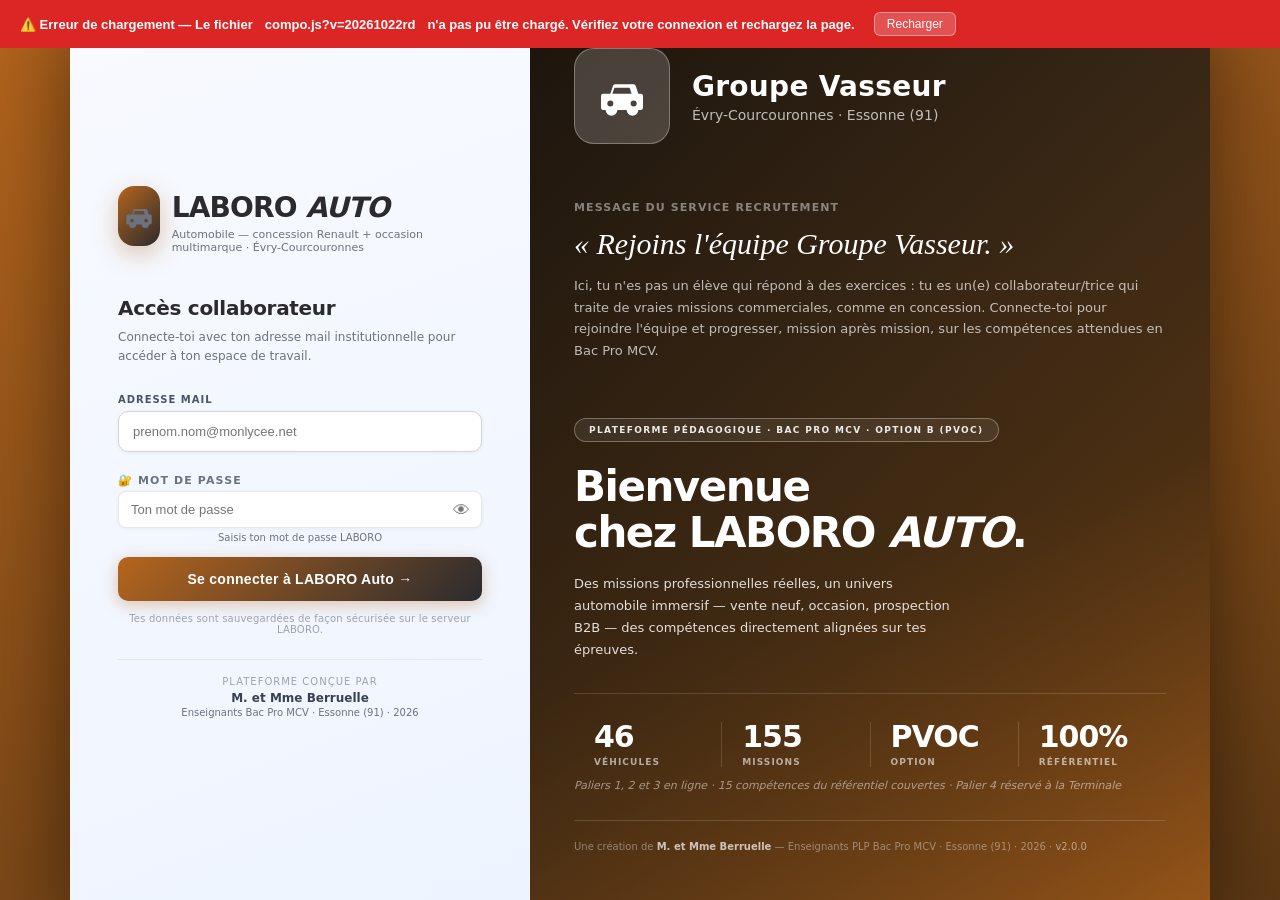
==== commit 9df813f4: "Add files via upload" ====
--- a/index.html
+++ b/index.html
@@ -9,7 +9,7 @@
 <link rel="stylesheet" href="moteur-animations.css?v=20261014c">
 <link rel="stylesheet" href="espace-prof.css?v=20261015">
 <!-- Réglages de l'univers (moteur commun) : DOIT rester le premier script -->
-<script src="data/univers.js?v=20261015codes"></script>
+<script src="data/univers.js?v=20261021ref"></script>
 <script src="js/univers-config.js?v=20260927b"></script>
 
 
@@ -1002,16 +1002,17 @@
   </div>
 </div>
 </div>
-<script src="data/competences.js?v=20261020p3"></script>
-<script src="data/missions.js?v=20261020p3"></script>
-<script src="data/produits.js?v=20261020p3"></script>
+<script src="data/competences.js?v=20261021ref"></script>
+<script src="data/missions.js?v=20261021ref"></script>
+<script src="data/produits.js?v=20261021ref"></script>
 <script src="data/catalogue-visuels.js?v=20260927"></script>
 <script src="js/app.js?v=20261015codes"></script>
 <script src="js/auth.js?v=20261007b"></script>
 <script src="js/dashboard.js?v=20261015paliers"></script>
-<script src="js/missions.js?v=20261015codes"></script>
+<script src="js/compo.js?v=20261022rd"></script>
+<script src="js/missions.js?v=20261022rd"></script>
 <script src="js/correction-serveur.js?v=20261014"></script>
-<script src="js/catalogue.js?v=20260927"></script>
+<script src="js/catalogue.js?v=20261022rd"></script>
 <script src="js/clients.js?v=20260927"></script>
 <script src="js/teacher.js?v=20261015codes"></script>
 <script src="js/classe-serveur.js?v=20261015codes"></script>
@@ -1037,8 +1038,8 @@
 <script src="js/activite-eleves.js?v=20261007"></script>
 <!-- Animations (13/10/2026) : blocs de méthode, saynètes des missions, puis moteur, chargés en dernier -->
 <script src="data/ressources-animees.js?v=20261013b"></script>
-<script src="data/saynetes-missions.js?v=20261020p3"></script>
-<script src="data/exercices-missions.js?v=20261020p3"></script>
+<script src="data/saynetes-missions.js?v=20261021ref"></script>
+<script src="data/exercices-missions.js?v=20261021ref"></script>
 <script src="js/moteur-animations.js?v=20261014b"></script>
 <script src="js/parcours-eleve.js?v=20261014b"></script>
 <script src="js/maitrise.js?v=20261014"></script>
@@ -1055,7 +1056,7 @@
     </div>
     <div style="display:flex;flex-direction:column;gap:12px;margin-bottom:28px">
       <div style="background:#fff;border-radius:14px;padding:18px 20px;display:flex;gap:16px;align-items:flex-start"><div style="font-size:28px;flex-shrink:0">👔</div><div><div style="font-size:13px;font-weight:800;color:#2B2B2E;margin-bottom:4px">Tenue et présentation professionnelle</div><div style="font-size:12px;color:#374151;line-height:1.6">Chez Vasseur, la présentation reflète l'image de l'entreprise. Chaque collaborateur se présente en tenue soignée et adaptée à son poste.</div></div></div>
-      <div style="background:#fff;border-radius:14px;padding:18px 20px;display:flex;gap:16px;align-items:flex-start"><div style="font-size:28px;flex-shrink:0">📱</div><div><div style="font-size:13px;font-weight:800;color:#2B2B2E;margin-bottom:4px">Téléphone et montre connectée rangés</div><div style="font-size:12px;color:#374151;line-height:1.6">Pendant les heures de travail, le téléphone et la montre connectée sont rangés dans le sac. LABORO Connect est notre outil de travail.</div></div></div>
+      <div style="background:#fff;border-radius:14px;padding:18px 20px;display:flex;gap:16px;align-items:flex-start"><div style="font-size:28px;flex-shrink:0">📱</div><div><div style="font-size:13px;font-weight:800;color:#2B2B2E;margin-bottom:4px">Téléphone et montre connectée rangés</div><div style="font-size:12px;color:#374151;line-height:1.6">Pendant les heures de travail, le téléphone et la montre connectée sont rangés dans le sac. Seuls les outils de travail de l'entreprise sont utilisés.</div></div></div>
       <div style="background:#fff;border-radius:14px;padding:18px 20px;display:flex;gap:16px;align-items:flex-start"><div style="font-size:28px;flex-shrink:0">🖊️</div><div><div style="font-size:13px;font-weight:800;color:#2B2B2E;margin-bottom:4px">Matériel de travail</div><div style="font-size:12px;color:#374151;line-height:1.6">Tout collaborateur Vasseur arrive équipé : stylo, carnet de notes, matériel nécessaire à sa mission.</div></div></div>
       <div style="background:#fff;border-radius:14px;padding:18px 20px;display:flex;gap:16px;align-items:flex-start"><div style="font-size:28px;flex-shrink:0">⏰</div><div><div style="font-size:13px;font-weight:800;color:#2B2B2E;margin-bottom:4px">Ponctualité et engagement</div><div style="font-size:12px;color:#374151;line-height:1.6">Les missions confiées chez Vasseur ont des délais. La ponctualité et le respect des engagements sont des valeurs fondamentales.</div></div></div>
       <div style="background:#fff;border-radius:14px;padding:18px 20px;display:flex;gap:16px;align-items:flex-start"><div style="font-size:28px;flex-shrink:0">🤝</div><div><div style="font-size:13px;font-weight:800;color:#2B2B2E;margin-bottom:4px">Respect et esprit d'équipe</div><div style="font-size:12px;color:#374151;line-height:1.6">Vasseur est une équipe. Chaque collaborateur traite ses collègues et sa hiérarchie avec respect.</div></div></div>
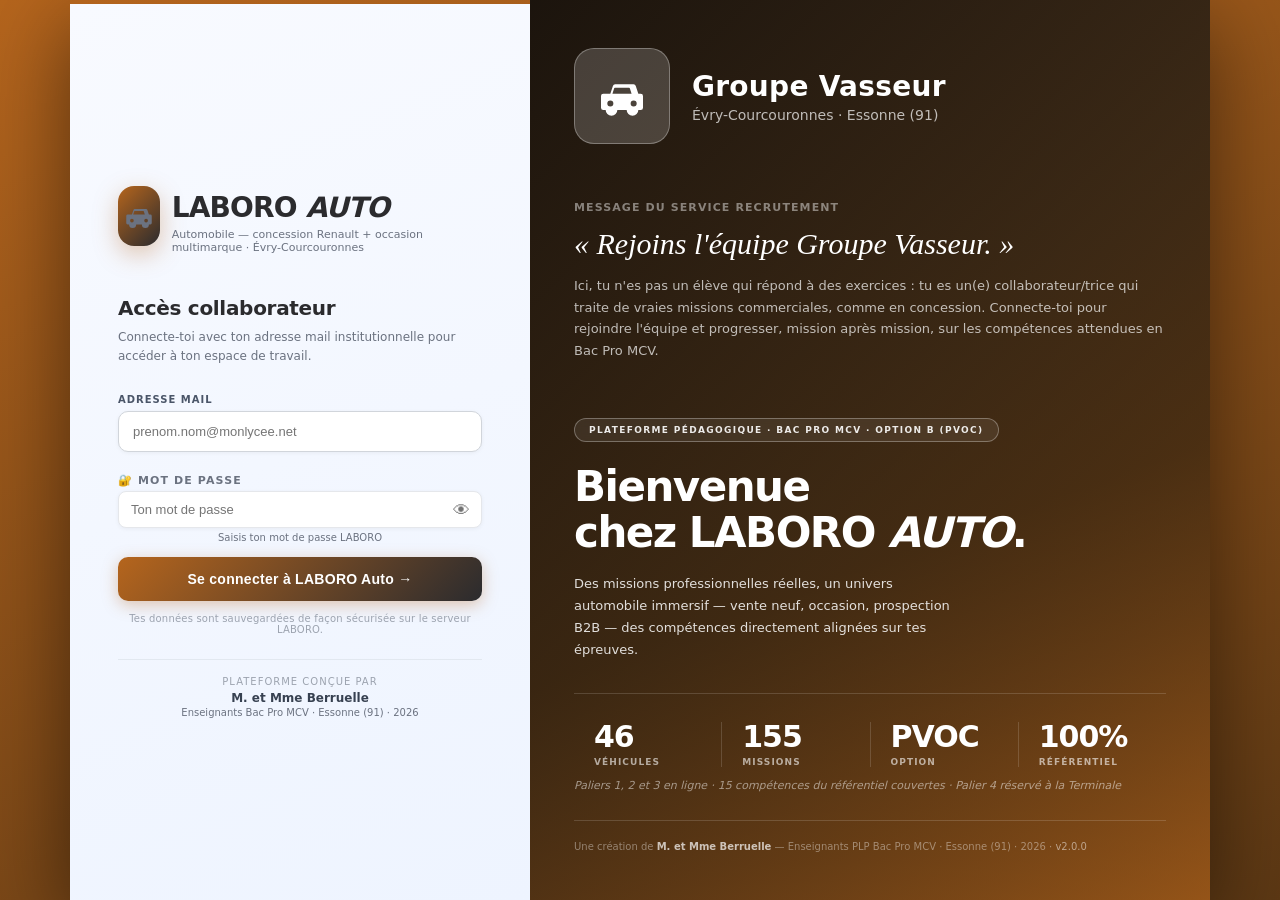
==== commit cc6671ad: "Add files via upload" ====
--- a/index.html
+++ b/index.html
@@ -1024,7 +1024,7 @@
 <script src="js/portfolio.js?v=20261015codes"></script>
 <script src="js/admin-classes.js?v=20260927"></script>
 <script src="js/admin-acces.js?v=20260927"></script>
-<script src="js/generation-mission.js?v=20261015codes"></script>
+<script src="js/generation-mission.js?v=20261101pub"></script>
 <script src="js/recherche-missions.js?v=20261015codes"></script>
 <script src="js/utils.js?v=20261015codes"></script>
 <script src="js/mot-de-passe.js?v=20260927"></script>
@@ -1045,6 +1045,7 @@
 <script src="js/maitrise.js?v=20261014"></script>
 <script src="js/acces-missions.js?v=20261015paliers"></script>
 <script src="js/espace-prof.js?v=20261015codes"></script>
+<script src="js/missions-publiees.js?v=20261101pub2"></script>
 
 <div id="charte-laboro" style="display:none;position:fixed;inset:0;background:linear-gradient(135deg,#2B2B2E 0%,#7A4614 100%);z-index:9999;overflow-y:auto;padding:40px 20px">
   <div style="max-width:680px;margin:0 auto">
